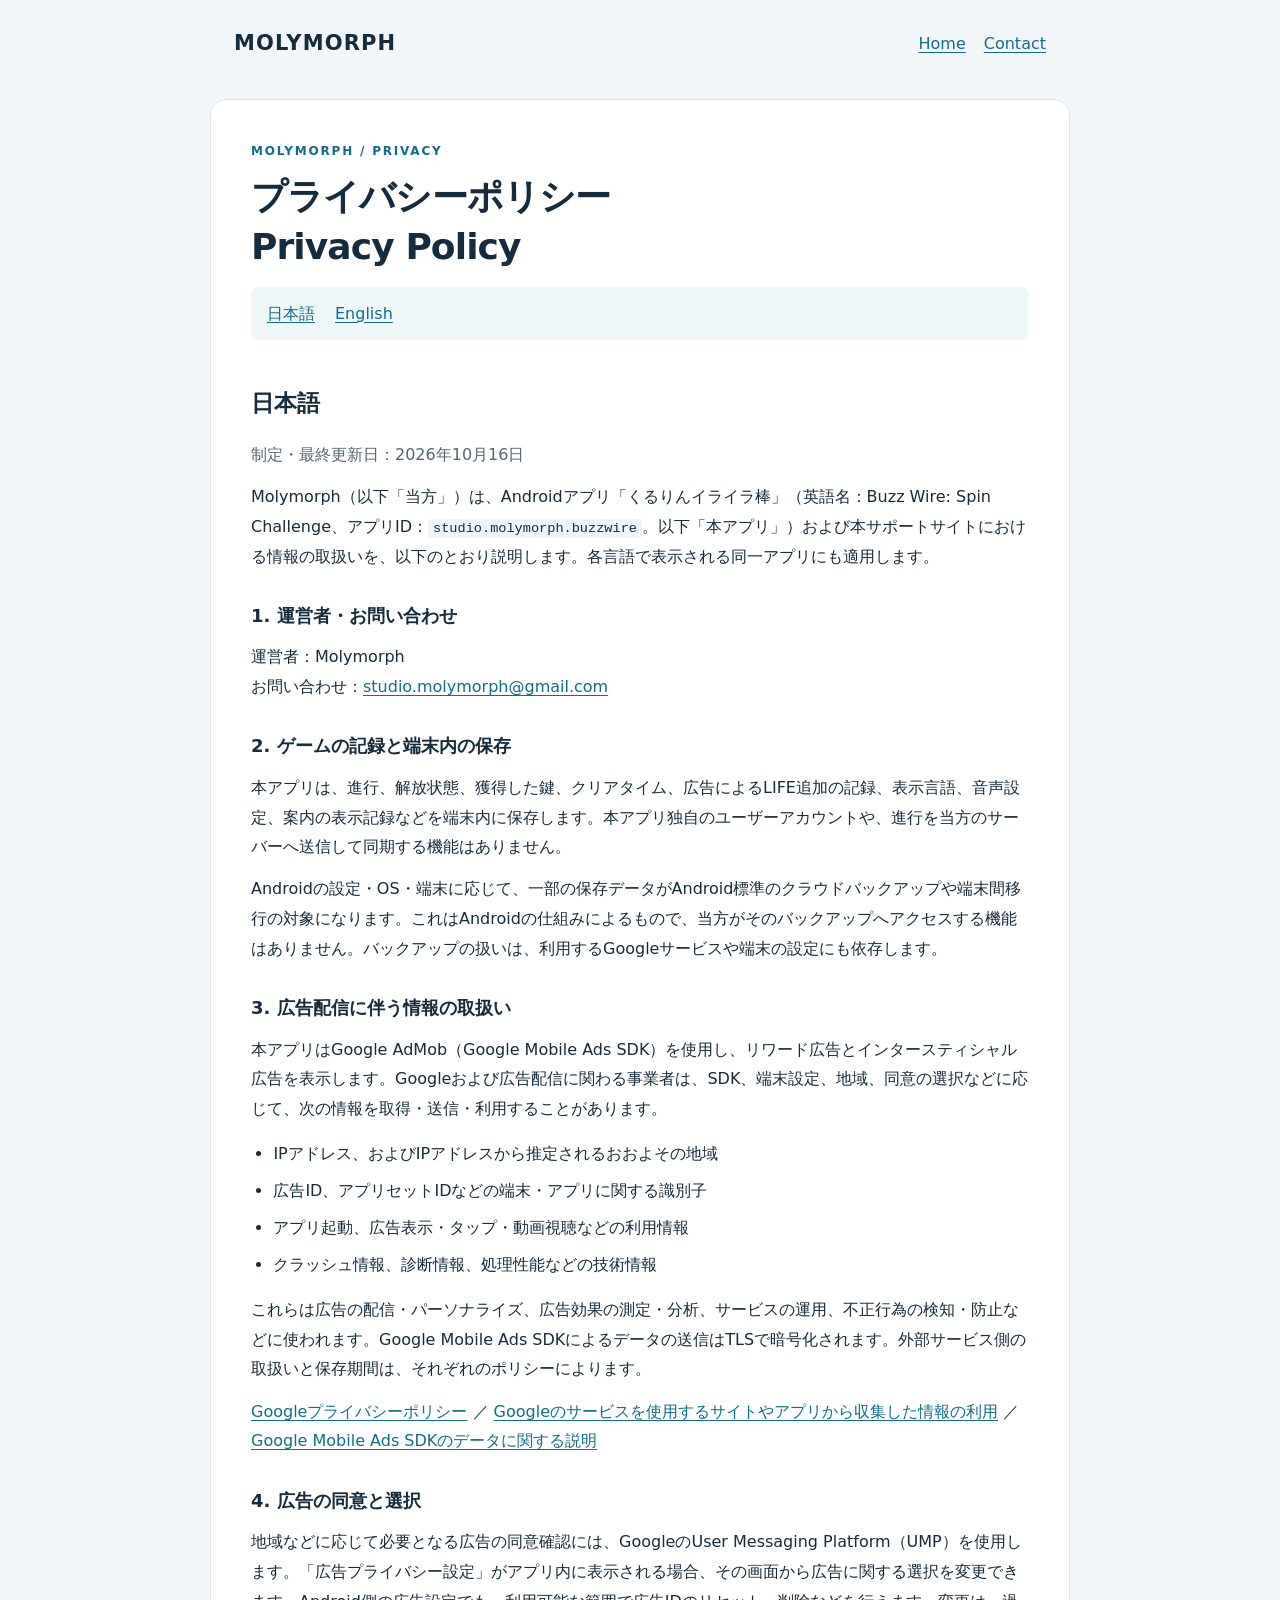
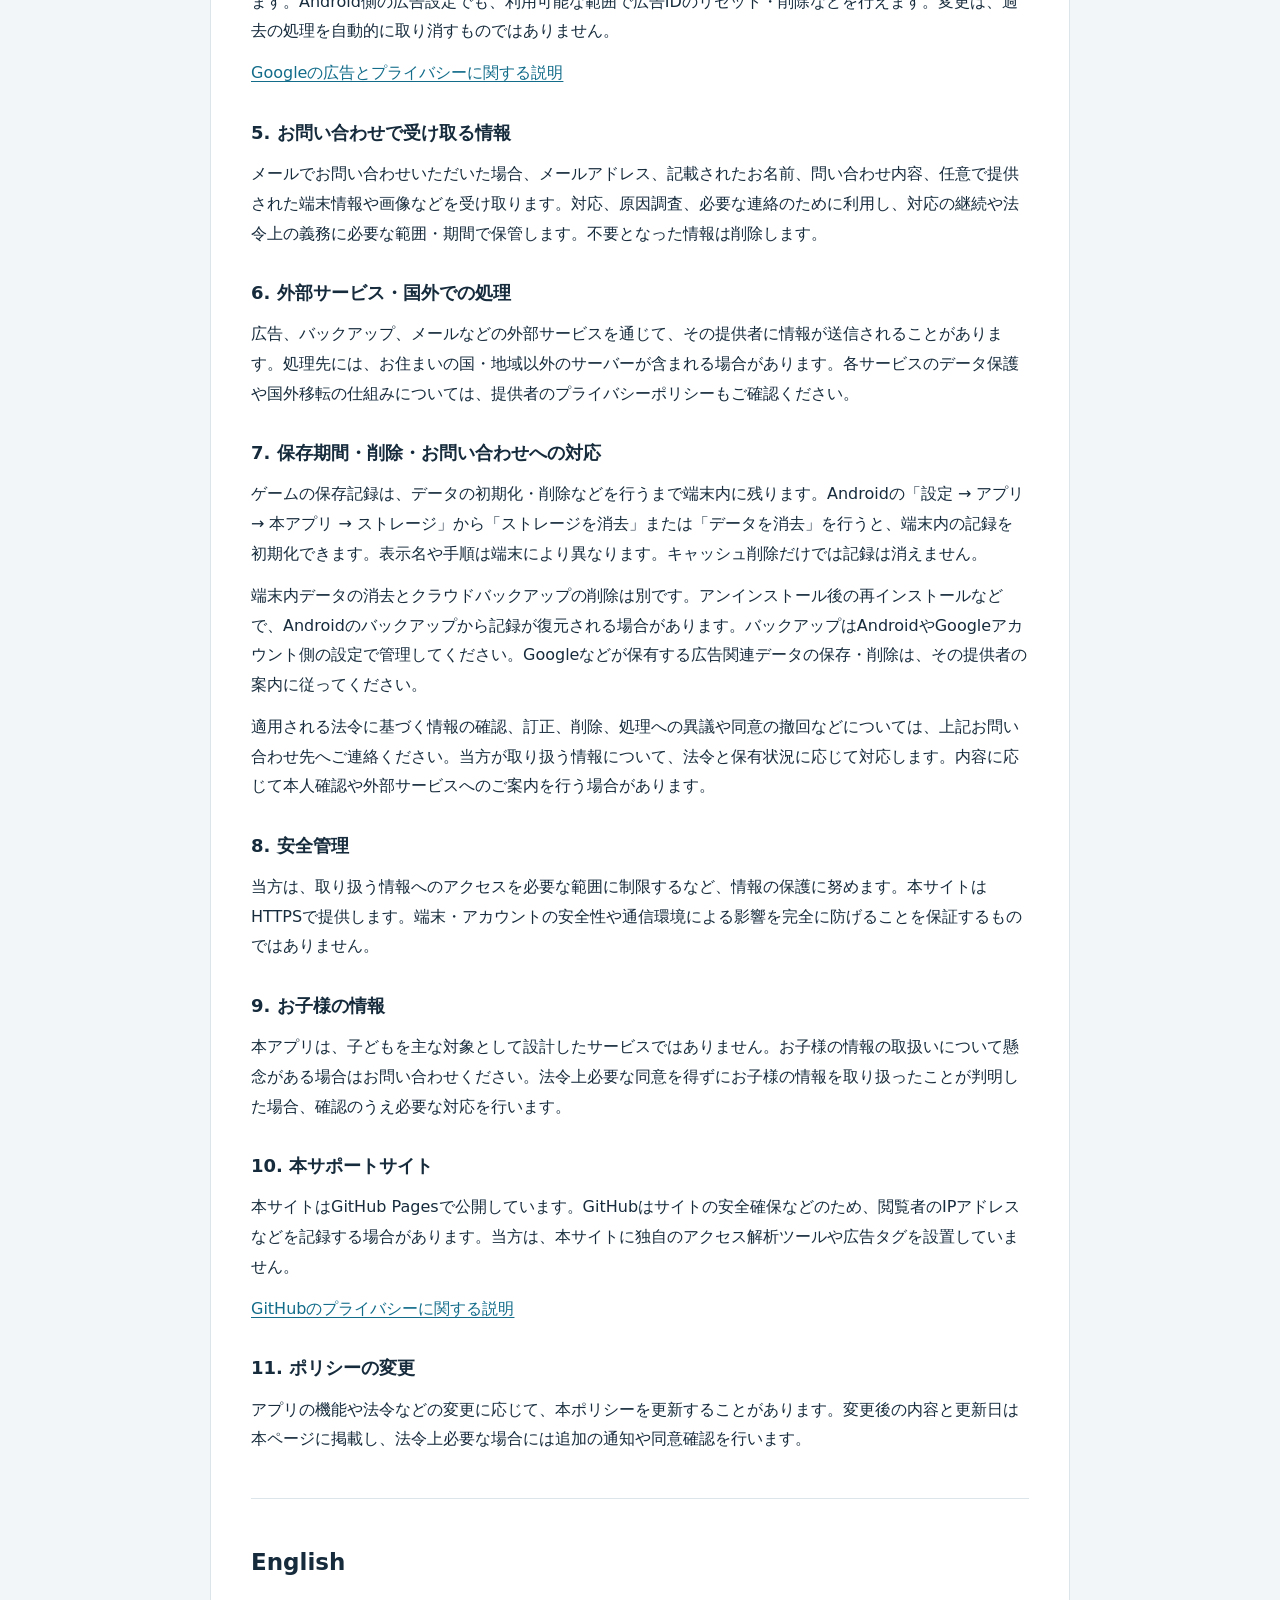
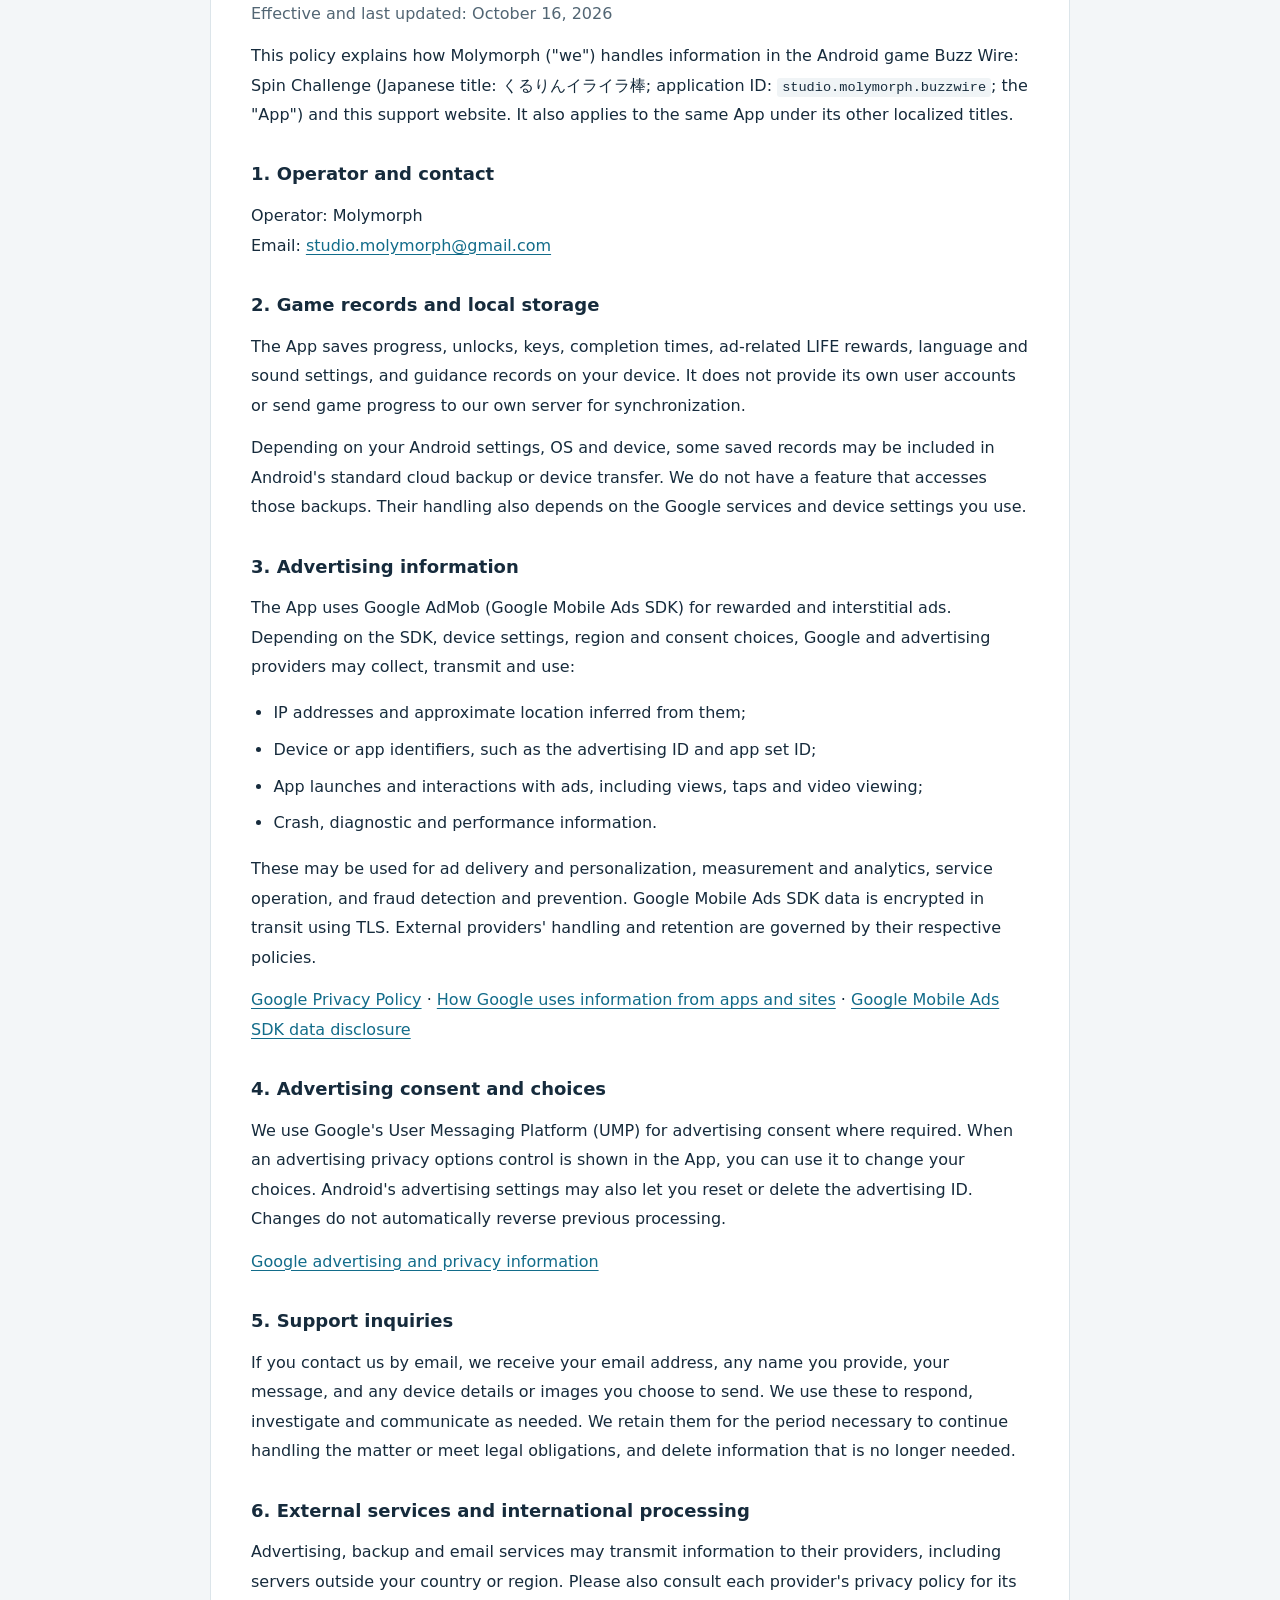
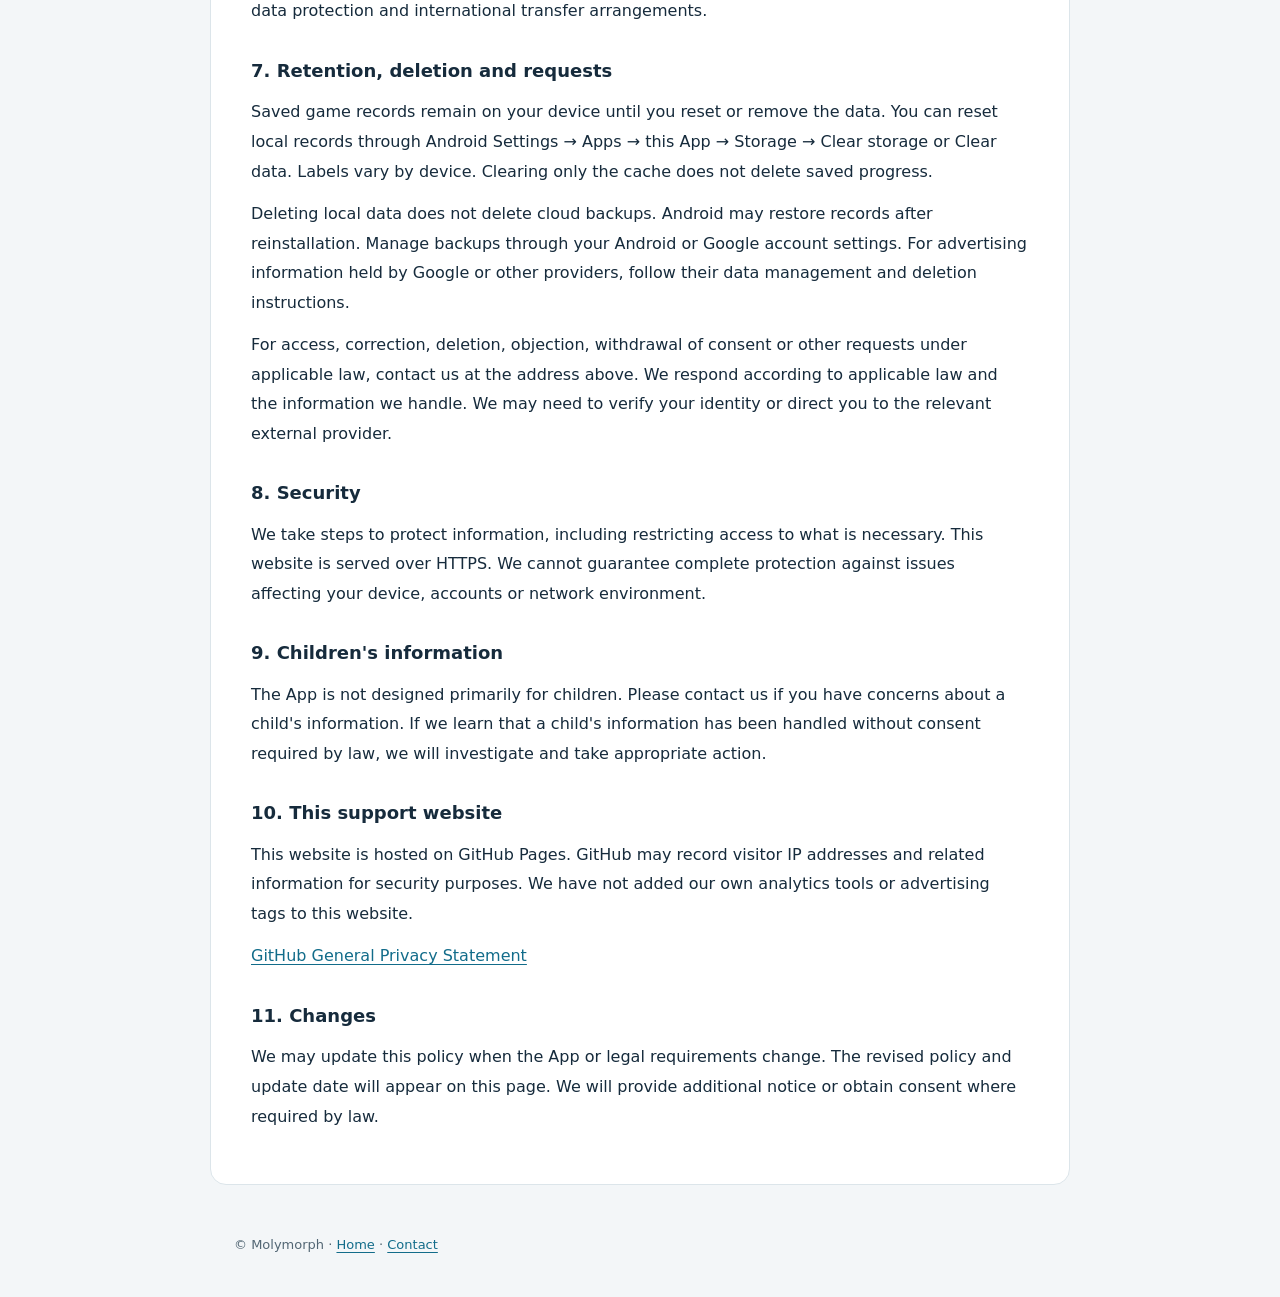
==== privacy/index.html @ dc599f86 "Publish Molymorph support and bilingual privacy policy" ====
<!doctype html>
<html lang="ja">
<head>
  <meta charset="utf-8">
  <meta name="viewport" content="width=device-width,initial-scale=1">
  <meta name="description" content="くるりんイライラ棒 / Buzz Wire: Spin Challenge のプライバシーポリシー。日本語・English。">
  <title>プライバシーポリシー / Privacy Policy — Molymorph</title>
  <link rel="stylesheet" href="/styles.css">
</head>
<body>
<header><a class="brand" href="/">MOLYMORPH</a><nav aria-label="ナビゲーション"><a href="/">Home</a><a href="mailto:studio.molymorph@gmail.com">Contact</a></nav></header>
<main>
  <p class="eyebrow">MOLYMORPH / PRIVACY</p>
  <h1>プライバシーポリシー<br><span lang="en">Privacy Policy</span></h1>
  <nav class="languages" aria-label="ポリシーの言語"><a href="#ja" lang="ja">日本語</a><a href="#en" lang="en">English</a></nav>
  <section id="ja" lang="ja" aria-labelledby="ja-heading">
    <h2 id="ja-heading">日本語</h2>
    <p class="muted">制定・最終更新日：2026年10月16日</p>
    <p>Molymorph（以下「当方」）は、Androidアプリ「くるりんイライラ棒」（英語名：Buzz Wire: Spin Challenge、アプリID：<code>studio.molymorph.buzzwire</code>。以下「本アプリ」）および本サポートサイトにおける情報の取扱いを、以下のとおり説明します。各言語で表示される同一アプリにも適用します。</p>
    <h3>1. 運営者・お問い合わせ</h3>
    <p>運営者：Molymorph<br>お問い合わせ：<a href="mailto:studio.molymorph@gmail.com">studio.molymorph@gmail.com</a></p>
    <h3>2. ゲームの記録と端末内の保存</h3>
    <p>本アプリは、進行、解放状態、獲得した鍵、クリアタイム、広告によるLIFE追加の記録、表示言語、音声設定、案内の表示記録などを端末内に保存します。本アプリ独自のユーザーアカウントや、進行を当方のサーバーへ送信して同期する機能はありません。</p>
    <p>Androidの設定・OS・端末に応じて、一部の保存データがAndroid標準のクラウドバックアップや端末間移行の対象になります。これはAndroidの仕組みによるもので、当方がそのバックアップへアクセスする機能はありません。バックアップの扱いは、利用するGoogleサービスや端末の設定にも依存します。</p>
    <h3>3. 広告配信に伴う情報の取扱い</h3>
    <p>本アプリはGoogle AdMob（Google Mobile Ads SDK）を使用し、リワード広告とインタースティシャル広告を表示します。Googleおよび広告配信に関わる事業者は、SDK、端末設定、地域、同意の選択などに応じて、次の情報を取得・送信・利用することがあります。</p>
    <ul>
      <li>IPアドレス、およびIPアドレスから推定されるおおよその地域</li>
      <li>広告ID、アプリセットIDなどの端末・アプリに関する識別子</li>
      <li>アプリ起動、広告表示・タップ・動画視聴などの利用情報</li>
      <li>クラッシュ情報、診断情報、処理性能などの技術情報</li>
    </ul>
    <p>これらは広告の配信・パーソナライズ、広告効果の測定・分析、サービスの運用、不正行為の検知・防止などに使われます。Google Mobile Ads SDKによるデータの送信はTLSで暗号化されます。外部サービス側の取扱いと保存期間は、それぞれのポリシーによります。</p>
    <p><a href="https://policies.google.com/privacy?hl=ja">Googleプライバシーポリシー</a> ／ <a href="https://policies.google.com/technologies/partner-sites?hl=ja">Googleのサービスを使用するサイトやアプリから収集した情報の利用</a> ／ <a href="https://developers.google.com/admob/unity/privacy/play-data-disclosure?hl=ja">Google Mobile Ads SDKのデータに関する説明</a></p>
    <h3>4. 広告の同意と選択</h3>
    <p>地域などに応じて必要となる広告の同意確認には、GoogleのUser Messaging Platform（UMP）を使用します。「広告プライバシー設定」がアプリ内に表示される場合、その画面から広告に関する選択を変更できます。Android側の広告設定でも、利用可能な範囲で広告IDのリセット・削除などを行えます。変更は、過去の処理を自動的に取り消すものではありません。</p>
    <p><a href="https://policies.google.com/technologies/ads?hl=ja">Googleの広告とプライバシーに関する説明</a></p>
    <h3>5. お問い合わせで受け取る情報</h3>
    <p>メールでお問い合わせいただいた場合、メールアドレス、記載されたお名前、問い合わせ内容、任意で提供された端末情報や画像などを受け取ります。対応、原因調査、必要な連絡のために利用し、対応の継続や法令上の義務に必要な範囲・期間で保管します。不要となった情報は削除します。</p>
    <h3>6. 外部サービス・国外での処理</h3>
    <p>広告、バックアップ、メールなどの外部サービスを通じて、その提供者に情報が送信されることがあります。処理先には、お住まいの国・地域以外のサーバーが含まれる場合があります。各サービスのデータ保護や国外移転の仕組みについては、提供者のプライバシーポリシーもご確認ください。</p>
    <h3>7. 保存期間・削除・お問い合わせへの対応</h3>
    <p>ゲームの保存記録は、データの初期化・削除などを行うまで端末内に残ります。Androidの「設定 → アプリ → 本アプリ → ストレージ」から「ストレージを消去」または「データを消去」を行うと、端末内の記録を初期化できます。表示名や手順は端末により異なります。キャッシュ削除だけでは記録は消えません。</p>
    <p>端末内データの消去とクラウドバックアップの削除は別です。アンインストール後の再インストールなどで、Androidのバックアップから記録が復元される場合があります。バックアップはAndroidやGoogleアカウント側の設定で管理してください。Googleなどが保有する広告関連データの保存・削除は、その提供者の案内に従ってください。</p>
    <p>適用される法令に基づく情報の確認、訂正、削除、処理への異議や同意の撤回などについては、上記お問い合わせ先へご連絡ください。当方が取り扱う情報について、法令と保有状況に応じて対応します。内容に応じて本人確認や外部サービスへのご案内を行う場合があります。</p>
    <h3>8. 安全管理</h3>
    <p>当方は、取り扱う情報へのアクセスを必要な範囲に制限するなど、情報の保護に努めます。本サイトはHTTPSで提供します。端末・アカウントの安全性や通信環境による影響を完全に防げることを保証するものではありません。</p>
    <h3>9. お子様の情報</h3>
    <p>本アプリは、子どもを主な対象として設計したサービスではありません。お子様の情報の取扱いについて懸念がある場合はお問い合わせください。法令上必要な同意を得ずにお子様の情報を取り扱ったことが判明した場合、確認のうえ必要な対応を行います。</p>
    <h3>10. 本サポートサイト</h3>
    <p>本サイトはGitHub Pagesで公開しています。GitHubはサイトの安全確保などのため、閲覧者のIPアドレスなどを記録する場合があります。当方は、本サイトに独自のアクセス解析ツールや広告タグを設置していません。</p>
    <p><a href="https://docs.github.com/en/site-policy/privacy-policies/github-general-privacy-statement">GitHubのプライバシーに関する説明</a></p>
    <h3>11. ポリシーの変更</h3>
    <p>アプリの機能や法令などの変更に応じて、本ポリシーを更新することがあります。変更後の内容と更新日は本ページに掲載し、法令上必要な場合には追加の通知や同意確認を行います。</p>
  </section>
  <hr class="section-divider">
  <section id="en" lang="en" aria-labelledby="en-heading">
    <h2 id="en-heading">English</h2>
    <p class="muted">Effective and last updated: October 16, 2026</p>
    <p>This policy explains how Molymorph ("we") handles information in the Android game Buzz Wire: Spin Challenge (Japanese title: くるりんイライラ棒; application ID: <code>studio.molymorph.buzzwire</code>; the "App") and this support website. It also applies to the same App under its other localized titles.</p>
    <h3>1. Operator and contact</h3>
    <p>Operator: Molymorph<br>Email: <a href="mailto:studio.molymorph@gmail.com">studio.molymorph@gmail.com</a></p>
    <h3>2. Game records and local storage</h3>
    <p>The App saves progress, unlocks, keys, completion times, ad-related LIFE rewards, language and sound settings, and guidance records on your device. It does not provide its own user accounts or send game progress to our own server for synchronization.</p>
    <p>Depending on your Android settings, OS and device, some saved records may be included in Android's standard cloud backup or device transfer. We do not have a feature that accesses those backups. Their handling also depends on the Google services and device settings you use.</p>
    <h3>3. Advertising information</h3>
    <p>The App uses Google AdMob (Google Mobile Ads SDK) for rewarded and interstitial ads. Depending on the SDK, device settings, region and consent choices, Google and advertising providers may collect, transmit and use:</p>
    <ul>
      <li>IP addresses and approximate location inferred from them;</li>
      <li>Device or app identifiers, such as the advertising ID and app set ID;</li>
      <li>App launches and interactions with ads, including views, taps and video viewing;</li>
      <li>Crash, diagnostic and performance information.</li>
    </ul>
    <p>These may be used for ad delivery and personalization, measurement and analytics, service operation, and fraud detection and prevention. Google Mobile Ads SDK data is encrypted in transit using TLS. External providers' handling and retention are governed by their respective policies.</p>
    <p><a href="https://policies.google.com/privacy?hl=en">Google Privacy Policy</a> · <a href="https://policies.google.com/technologies/partner-sites?hl=en">How Google uses information from apps and sites</a> · <a href="https://developers.google.com/admob/unity/privacy/play-data-disclosure?hl=en">Google Mobile Ads SDK data disclosure</a></p>
    <h3>4. Advertising consent and choices</h3>
    <p>We use Google's User Messaging Platform (UMP) for advertising consent where required. When an advertising privacy options control is shown in the App, you can use it to change your choices. Android's advertising settings may also let you reset or delete the advertising ID. Changes do not automatically reverse previous processing.</p>
    <p><a href="https://policies.google.com/technologies/ads?hl=en">Google advertising and privacy information</a></p>
    <h3>5. Support inquiries</h3>
    <p>If you contact us by email, we receive your email address, any name you provide, your message, and any device details or images you choose to send. We use these to respond, investigate and communicate as needed. We retain them for the period necessary to continue handling the matter or meet legal obligations, and delete information that is no longer needed.</p>
    <h3>6. External services and international processing</h3>
    <p>Advertising, backup and email services may transmit information to their providers, including servers outside your country or region. Please also consult each provider's privacy policy for its data protection and international transfer arrangements.</p>
    <h3>7. Retention, deletion and requests</h3>
    <p>Saved game records remain on your device until you reset or remove the data. You can reset local records through Android Settings → Apps → this App → Storage → Clear storage or Clear data. Labels vary by device. Clearing only the cache does not delete saved progress.</p>
    <p>Deleting local data does not delete cloud backups. Android may restore records after reinstallation. Manage backups through your Android or Google account settings. For advertising information held by Google or other providers, follow their data management and deletion instructions.</p>
    <p>For access, correction, deletion, objection, withdrawal of consent or other requests under applicable law, contact us at the address above. We respond according to applicable law and the information we handle. We may need to verify your identity or direct you to the relevant external provider.</p>
    <h3>8. Security</h3>
    <p>We take steps to protect information, including restricting access to what is necessary. This website is served over HTTPS. We cannot guarantee complete protection against issues affecting your device, accounts or network environment.</p>
    <h3>9. Children's information</h3>
    <p>The App is not designed primarily for children. Please contact us if you have concerns about a child's information. If we learn that a child's information has been handled without consent required by law, we will investigate and take appropriate action.</p>
    <h3>10. This support website</h3>
    <p>This website is hosted on GitHub Pages. GitHub may record visitor IP addresses and related information for security purposes. We have not added our own analytics tools or advertising tags to this website.</p>
    <p><a href="https://docs.github.com/en/site-policy/privacy-policies/github-general-privacy-statement">GitHub General Privacy Statement</a></p>
    <h3>11. Changes</h3>
    <p>We may update this policy when the App or legal requirements change. The revised policy and update date will appear on this page. We will provide additional notice or obtain consent where required by law.</p>
  </section>
</main>
<footer>© Molymorph · <a href="/">Home</a> · <a href="mailto:studio.molymorph@gmail.com">Contact</a></footer>
</body>
</html>
---- styles.css ----
:root{color-scheme:light;--ink:#162b3c;--muted:#526674;--line:#dce5ea;--accent:#126c8a;--paper:#fff;--ground:#f3f6f8}
*{box-sizing:border-box}html{scroll-behavior:auto;scroll-padding-top:1rem}body{margin:0;color:var(--ink);background:var(--ground);font-family:system-ui,-apple-system,"Segoe UI","Noto Sans",sans-serif;font-size:16px;line-height:1.85;overflow-wrap:anywhere}a{color:var(--accent);text-underline-offset:.2em}a:hover{text-decoration-thickness:2px}a:focus-visible{outline:3px solid #36a5c9;outline-offset:5px;border-radius:2px}header,main,footer{max-width:860px;margin:auto;padding:24px}header{display:flex;justify-content:space-between;align-items:center;gap:16px}.brand{font-size:21px;font-weight:750;letter-spacing:.055em;text-decoration:none;color:var(--ink)}nav{display:flex;gap:18px;flex-wrap:wrap}main{background:var(--paper);border:1px solid var(--line);border-radius:16px;padding:40px;margin:12px auto 24px}h1{font-size:clamp(25px,5vw,36px);line-height:1.4;letter-spacing:-.025em;margin:0 0 14px}h2{font-size:23px;line-height:1.5;margin-top:2em}h3{font-size:18px;line-height:1.55;margin:1.7em 0 .5em}p{margin:.8em 0}ul{padding-left:1.4em}li{margin:.45em 0}.muted,footer{color:var(--muted)}.eyebrow{font-size:12px;font-weight:700;letter-spacing:.15em;color:var(--accent);margin:0 0 10px}.lead{font-size:18px}.languages{padding:12px 16px;background:#eef6f8;border-radius:8px;display:flex;gap:20px;flex-wrap:wrap}.section-divider{border:0;border-top:1px solid var(--line);margin:44px 0}.card{border-top:1px solid var(--line);padding-top:24px;margin-top:30px}.button{display:inline-block;padding:10px 20px;border:1px solid var(--accent);border-radius:8px;text-decoration:none;font-weight:650;margin:8px 10px 8px 0}footer{font-size:13px;padding-bottom:40px}code{font-size:.85em;background:#f0f4f6;padding:2px 5px;border-radius:3px}address{font-style:normal}
@media(max-width:600px){header,footer{padding:20px}header{align-items:flex-start}.brand{font-size:18px}nav{gap:12px;font-size:14px}main{margin:0 12px 16px;padding:26px 20px;border-radius:12px}h2{font-size:21px}.lead{font-size:16px}.languages{font-size:14px}}
@media(prefers-reduced-motion:reduce){html{scroll-behavior:auto}}
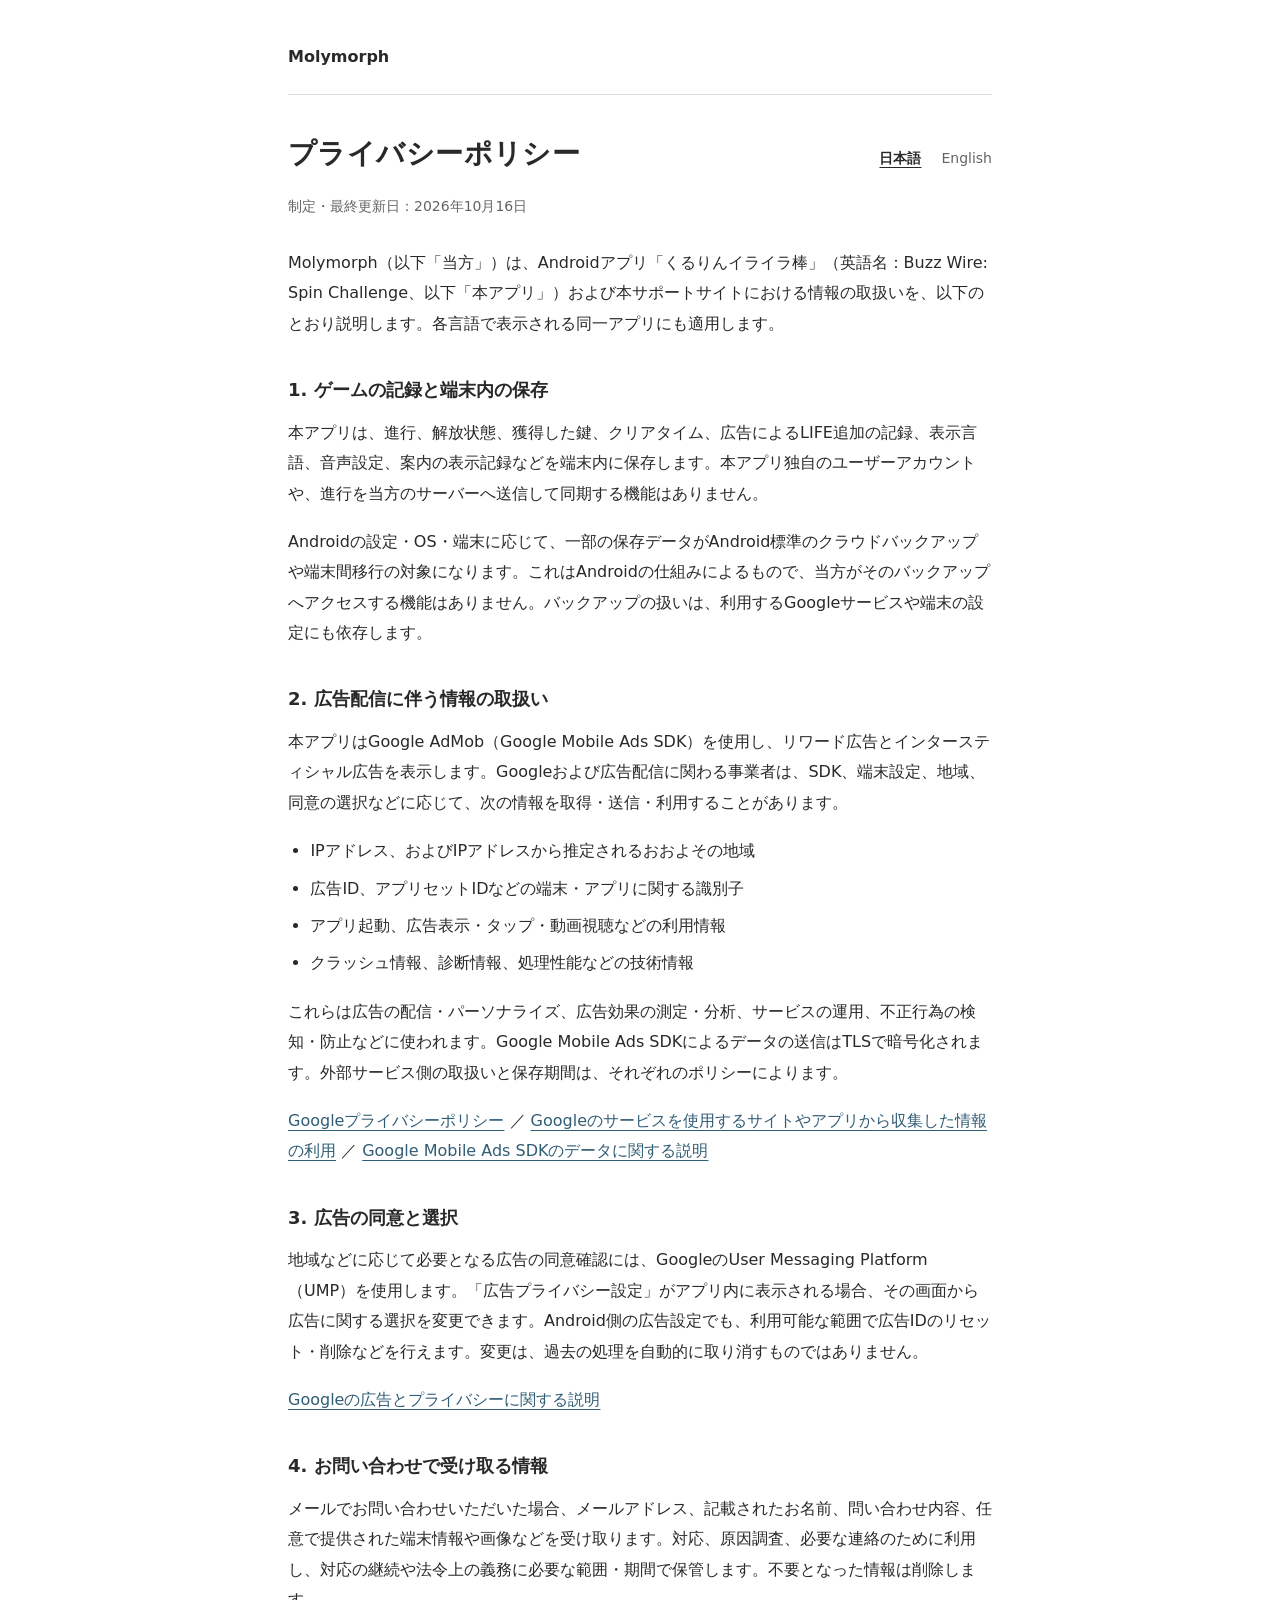
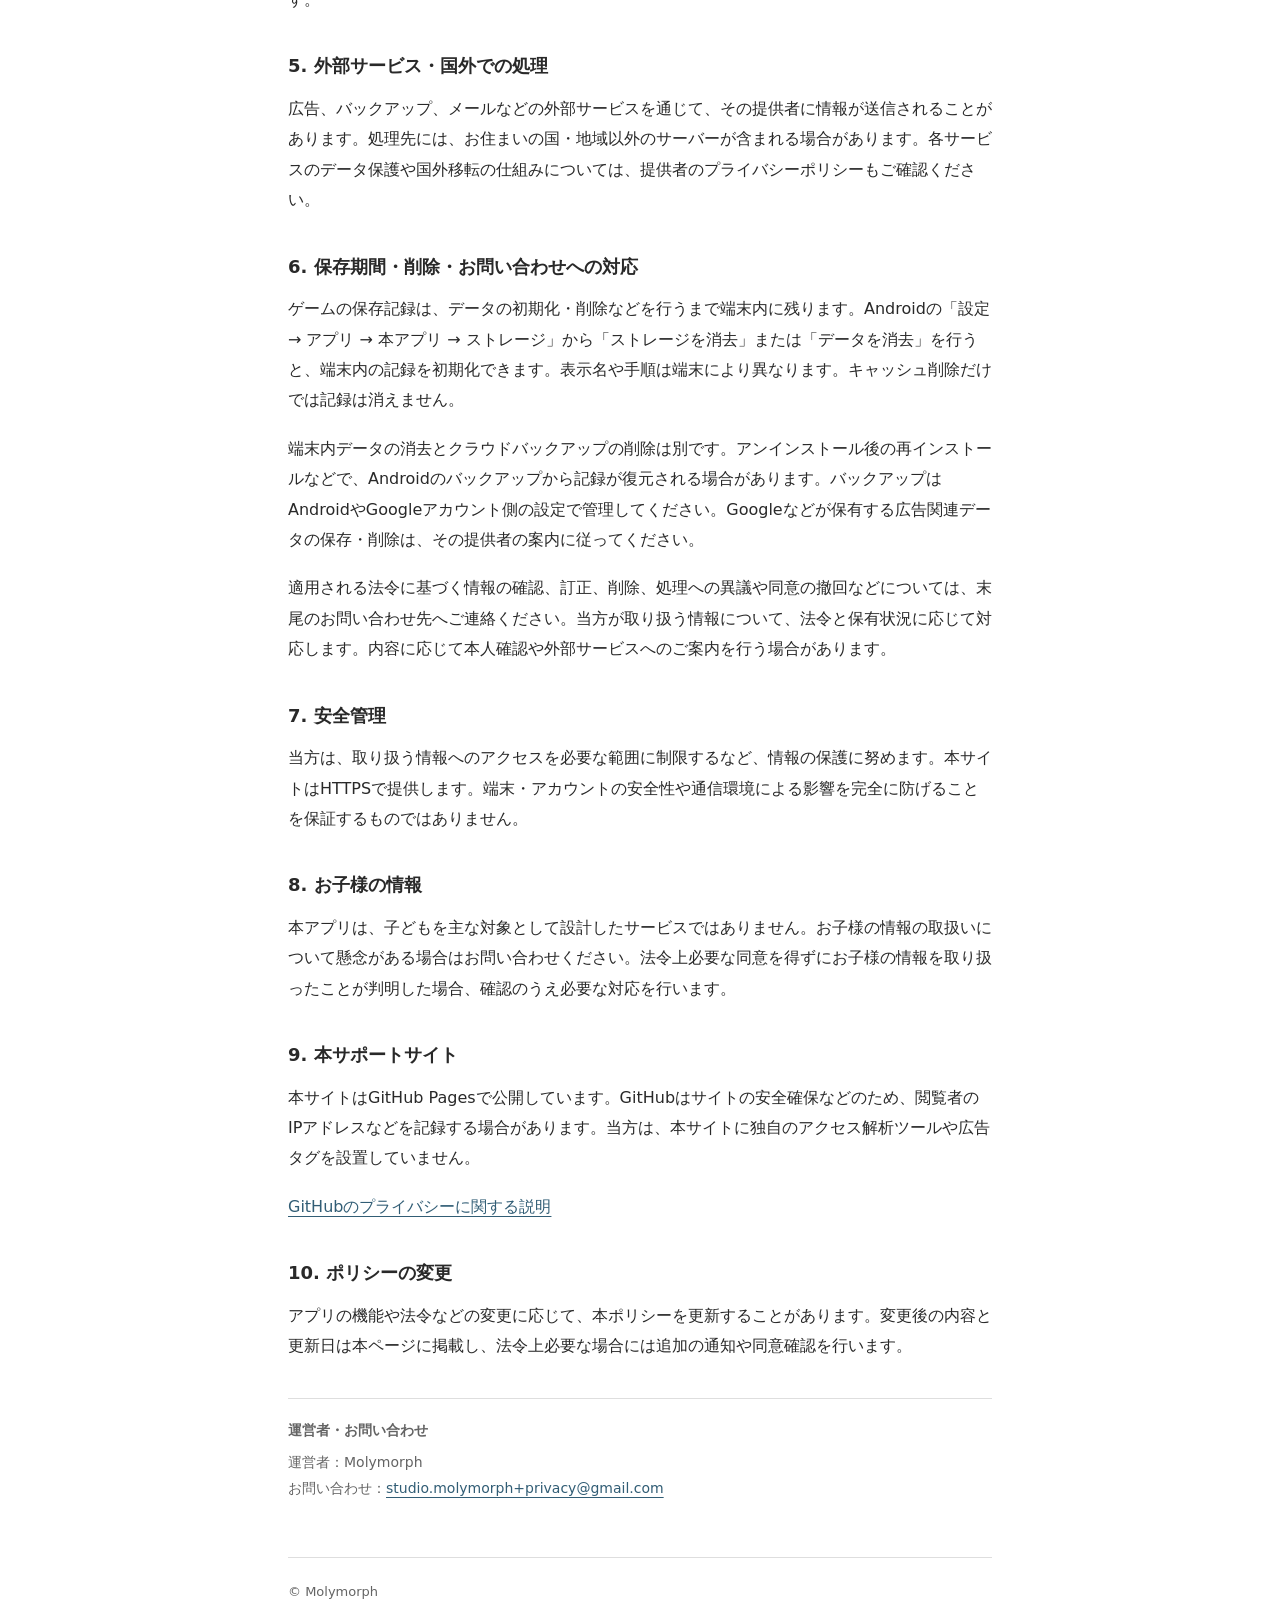
==== commit 4edb123d: "Publish privacy-only site with document layout and contact alias" ====
--- a/privacy/index.html
+++ b/privacy/index.html
@@ -5,24 +5,23 @@
   <meta name="viewport" content="width=device-width,initial-scale=1">
   <meta name="description" content="くるりんイライラ棒 / Buzz Wire: Spin Challenge のプライバシーポリシー。日本語・English。">
   <title>プライバシーポリシー / Privacy Policy — Molymorph</title>
-  <link rel="stylesheet" href="/styles.css">
+  <link rel="stylesheet" href="/privacy/document.css">
 </head>
 <body>
-<header><a class="brand" href="/">MOLYMORPH</a><nav aria-label="ナビゲーション"><a href="/">Home</a><a href="mailto:studio.molymorph@gmail.com">Contact</a></nav></header>
+<header class="site-header"><span class="brand">Molymorph</span></header>
 <main>
-  <p class="eyebrow">MOLYMORPH / PRIVACY</p>
-  <h1>プライバシーポリシー<br><span lang="en">Privacy Policy</span></h1>
-  <nav class="languages" aria-label="ポリシーの言語"><a href="#ja" lang="ja">日本語</a><a href="#en" lang="en">English</a></nav>
-  <section id="ja" lang="ja" aria-labelledby="ja-heading">
-    <h2 id="ja-heading">日本語</h2>
-    <p class="muted">制定・最終更新日：2026年10月16日</p>
-    <p>Molymorph（以下「当方」）は、Androidアプリ「くるりんイライラ棒」（英語名：Buzz Wire: Spin Challenge、アプリID：<code>studio.molymorph.buzzwire</code>。以下「本アプリ」）および本サポートサイトにおける情報の取扱いを、以下のとおり説明します。各言語で表示される同一アプリにも適用します。</p>
-    <h3>1. 運営者・お問い合わせ</h3>
-    <p>運営者：Molymorph<br>お問い合わせ：<a href="mailto:studio.molymorph@gmail.com">studio.molymorph@gmail.com</a></p>
-    <h3>2. ゲームの記録と端末内の保存</h3>
+  <div class="document-heading">
+    <h1 id="policy-title">プライバシーポリシー</h1>
+    <nav class="languages" aria-label="表示言語"><a href="#ja" lang="ja" data-language="ja">日本語</a><a href="#en" lang="en" data-language="en">English</a></nav>
+  </div>
+  <noscript><p>JavaScriptが無効な場合は、日英両方の本文を表示します。<a href="#en" lang="en">Read in English</a></p></noscript>
+  <section id="ja" lang="ja" data-policy-language="ja" aria-labelledby="policy-title">
+    <p class="document-date">制定・最終更新日：2026年10月16日</p>
+    <p>Molymorph（以下「当方」）は、Androidアプリ「くるりんイライラ棒」（英語名：Buzz Wire: Spin Challenge、以下「本アプリ」）および本サポートサイトにおける情報の取扱いを、以下のとおり説明します。各言語で表示される同一アプリにも適用します。</p>
+    <h2>1. ゲームの記録と端末内の保存</h2>
     <p>本アプリは、進行、解放状態、獲得した鍵、クリアタイム、広告によるLIFE追加の記録、表示言語、音声設定、案内の表示記録などを端末内に保存します。本アプリ独自のユーザーアカウントや、進行を当方のサーバーへ送信して同期する機能はありません。</p>
     <p>Androidの設定・OS・端末に応じて、一部の保存データがAndroid標準のクラウドバックアップや端末間移行の対象になります。これはAndroidの仕組みによるもので、当方がそのバックアップへアクセスする機能はありません。バックアップの扱いは、利用するGoogleサービスや端末の設定にも依存します。</p>
-    <h3>3. 広告配信に伴う情報の取扱い</h3>
+    <h2>2. 広告配信に伴う情報の取扱い</h2>
     <p>本アプリはGoogle AdMob（Google Mobile Ads SDK）を使用し、リワード広告とインタースティシャル広告を表示します。Googleおよび広告配信に関わる事業者は、SDK、端末設定、地域、同意の選択などに応じて、次の情報を取得・送信・利用することがあります。</p>
     <ul>
       <li>IPアドレス、およびIPアドレスから推定されるおおよその地域</li>
@@ -32,38 +31,39 @@
     </ul>
     <p>これらは広告の配信・パーソナライズ、広告効果の測定・分析、サービスの運用、不正行為の検知・防止などに使われます。Google Mobile Ads SDKによるデータの送信はTLSで暗号化されます。外部サービス側の取扱いと保存期間は、それぞれのポリシーによります。</p>
     <p><a href="https://policies.google.com/privacy?hl=ja">Googleプライバシーポリシー</a> ／ <a href="https://policies.google.com/technologies/partner-sites?hl=ja">Googleのサービスを使用するサイトやアプリから収集した情報の利用</a> ／ <a href="https://developers.google.com/admob/unity/privacy/play-data-disclosure?hl=ja">Google Mobile Ads SDKのデータに関する説明</a></p>
-    <h3>4. 広告の同意と選択</h3>
+    <h2>3. 広告の同意と選択</h2>
     <p>地域などに応じて必要となる広告の同意確認には、GoogleのUser Messaging Platform（UMP）を使用します。「広告プライバシー設定」がアプリ内に表示される場合、その画面から広告に関する選択を変更できます。Android側の広告設定でも、利用可能な範囲で広告IDのリセット・削除などを行えます。変更は、過去の処理を自動的に取り消すものではありません。</p>
     <p><a href="https://policies.google.com/technologies/ads?hl=ja">Googleの広告とプライバシーに関する説明</a></p>
-    <h3>5. お問い合わせで受け取る情報</h3>
+    <h2>4. お問い合わせで受け取る情報</h2>
     <p>メールでお問い合わせいただいた場合、メールアドレス、記載されたお名前、問い合わせ内容、任意で提供された端末情報や画像などを受け取ります。対応、原因調査、必要な連絡のために利用し、対応の継続や法令上の義務に必要な範囲・期間で保管します。不要となった情報は削除します。</p>
-    <h3>6. 外部サービス・国外での処理</h3>
+    <h2>5. 外部サービス・国外での処理</h2>
     <p>広告、バックアップ、メールなどの外部サービスを通じて、その提供者に情報が送信されることがあります。処理先には、お住まいの国・地域以外のサーバーが含まれる場合があります。各サービスのデータ保護や国外移転の仕組みについては、提供者のプライバシーポリシーもご確認ください。</p>
-    <h3>7. 保存期間・削除・お問い合わせへの対応</h3>
+    <h2>6. 保存期間・削除・お問い合わせへの対応</h2>
     <p>ゲームの保存記録は、データの初期化・削除などを行うまで端末内に残ります。Androidの「設定 → アプリ → 本アプリ → ストレージ」から「ストレージを消去」または「データを消去」を行うと、端末内の記録を初期化できます。表示名や手順は端末により異なります。キャッシュ削除だけでは記録は消えません。</p>
     <p>端末内データの消去とクラウドバックアップの削除は別です。アンインストール後の再インストールなどで、Androidのバックアップから記録が復元される場合があります。バックアップはAndroidやGoogleアカウント側の設定で管理してください。Googleなどが保有する広告関連データの保存・削除は、その提供者の案内に従ってください。</p>
-    <p>適用される法令に基づく情報の確認、訂正、削除、処理への異議や同意の撤回などについては、上記お問い合わせ先へご連絡ください。当方が取り扱う情報について、法令と保有状況に応じて対応します。内容に応じて本人確認や外部サービスへのご案内を行う場合があります。</p>
-    <h3>8. 安全管理</h3>
+    <p>適用される法令に基づく情報の確認、訂正、削除、処理への異議や同意の撤回などについては、末尾のお問い合わせ先へご連絡ください。当方が取り扱う情報について、法令と保有状況に応じて対応します。内容に応じて本人確認や外部サービスへのご案内を行う場合があります。</p>
+    <h2>7. 安全管理</h2>
     <p>当方は、取り扱う情報へのアクセスを必要な範囲に制限するなど、情報の保護に努めます。本サイトはHTTPSで提供します。端末・アカウントの安全性や通信環境による影響を完全に防げることを保証するものではありません。</p>
-    <h3>9. お子様の情報</h3>
+    <h2>8. お子様の情報</h2>
     <p>本アプリは、子どもを主な対象として設計したサービスではありません。お子様の情報の取扱いについて懸念がある場合はお問い合わせください。法令上必要な同意を得ずにお子様の情報を取り扱ったことが判明した場合、確認のうえ必要な対応を行います。</p>
-    <h3>10. 本サポートサイト</h3>
+    <h2>9. 本サポートサイト</h2>
     <p>本サイトはGitHub Pagesで公開しています。GitHubはサイトの安全確保などのため、閲覧者のIPアドレスなどを記録する場合があります。当方は、本サイトに独自のアクセス解析ツールや広告タグを設置していません。</p>
     <p><a href="https://docs.github.com/en/site-policy/privacy-policies/github-general-privacy-statement">GitHubのプライバシーに関する説明</a></p>
-    <h3>11. ポリシーの変更</h3>
+    <h2>10. ポリシーの変更</h2>
     <p>アプリの機能や法令などの変更に応じて、本ポリシーを更新することがあります。変更後の内容と更新日は本ページに掲載し、法令上必要な場合には追加の通知や同意確認を行います。</p>
+    <div class="policy-contact" id="ja-contact">
+      <h2>運営者・お問い合わせ</h2>
+      <address>運営者：Molymorph<br>お問い合わせ：<a href="mailto:studio.molymorph+privacy@gmail.com">studio.molymorph+privacy@gmail.com</a></address>
+    </div>
   </section>
   <hr class="section-divider">
-  <section id="en" lang="en" aria-labelledby="en-heading">
-    <h2 id="en-heading">English</h2>
-    <p class="muted">Effective and last updated: October 16, 2026</p>
-    <p>This policy explains how Molymorph ("we") handles information in the Android game Buzz Wire: Spin Challenge (Japanese title: くるりんイライラ棒; application ID: <code>studio.molymorph.buzzwire</code>; the "App") and this support website. It also applies to the same App under its other localized titles.</p>
-    <h3>1. Operator and contact</h3>
-    <p>Operator: Molymorph<br>Email: <a href="mailto:studio.molymorph@gmail.com">studio.molymorph@gmail.com</a></p>
-    <h3>2. Game records and local storage</h3>
+  <section id="en" lang="en" data-policy-language="en" aria-labelledby="policy-title">
+    <p class="document-date">Effective and last updated: October 16, 2026</p>
+    <p>This policy explains how Molymorph ("we") handles information in the Android game Buzz Wire: Spin Challenge (Japanese title: くるりんイライラ棒, the "App") and this support website. It also applies to the same App under its other localized titles.</p>
+    <h2>1. Game records and local storage</h2>
     <p>The App saves progress, unlocks, keys, completion times, ad-related LIFE rewards, language and sound settings, and guidance records on your device. It does not provide its own user accounts or send game progress to our own server for synchronization.</p>
     <p>Depending on your Android settings, OS and device, some saved records may be included in Android's standard cloud backup or device transfer. We do not have a feature that accesses those backups. Their handling also depends on the Google services and device settings you use.</p>
-    <h3>3. Advertising information</h3>
+    <h2>2. Advertising information</h2>
     <p>The App uses Google AdMob (Google Mobile Ads SDK) for rewarded and interstitial ads. Depending on the SDK, device settings, region and consent choices, Google and advertising providers may collect, transmit and use:</p>
     <ul>
       <li>IP addresses and approximate location inferred from them;</li>
@@ -73,28 +73,33 @@
     </ul>
     <p>These may be used for ad delivery and personalization, measurement and analytics, service operation, and fraud detection and prevention. Google Mobile Ads SDK data is encrypted in transit using TLS. External providers' handling and retention are governed by their respective policies.</p>
     <p><a href="https://policies.google.com/privacy?hl=en">Google Privacy Policy</a> · <a href="https://policies.google.com/technologies/partner-sites?hl=en">How Google uses information from apps and sites</a> · <a href="https://developers.google.com/admob/unity/privacy/play-data-disclosure?hl=en">Google Mobile Ads SDK data disclosure</a></p>
-    <h3>4. Advertising consent and choices</h3>
+    <h2>3. Advertising consent and choices</h2>
     <p>We use Google's User Messaging Platform (UMP) for advertising consent where required. When an advertising privacy options control is shown in the App, you can use it to change your choices. Android's advertising settings may also let you reset or delete the advertising ID. Changes do not automatically reverse previous processing.</p>
     <p><a href="https://policies.google.com/technologies/ads?hl=en">Google advertising and privacy information</a></p>
-    <h3>5. Support inquiries</h3>
+    <h2>4. Support inquiries</h2>
     <p>If you contact us by email, we receive your email address, any name you provide, your message, and any device details or images you choose to send. We use these to respond, investigate and communicate as needed. We retain them for the period necessary to continue handling the matter or meet legal obligations, and delete information that is no longer needed.</p>
-    <h3>6. External services and international processing</h3>
+    <h2>5. External services and international processing</h2>
     <p>Advertising, backup and email services may transmit information to their providers, including servers outside your country or region. Please also consult each provider's privacy policy for its data protection and international transfer arrangements.</p>
-    <h3>7. Retention, deletion and requests</h3>
+    <h2>6. Retention, deletion and requests</h2>
     <p>Saved game records remain on your device until you reset or remove the data. You can reset local records through Android Settings → Apps → this App → Storage → Clear storage or Clear data. Labels vary by device. Clearing only the cache does not delete saved progress.</p>
     <p>Deleting local data does not delete cloud backups. Android may restore records after reinstallation. Manage backups through your Android or Google account settings. For advertising information held by Google or other providers, follow their data management and deletion instructions.</p>
-    <p>For access, correction, deletion, objection, withdrawal of consent or other requests under applicable law, contact us at the address above. We respond according to applicable law and the information we handle. We may need to verify your identity or direct you to the relevant external provider.</p>
-    <h3>8. Security</h3>
+    <p>For access, correction, deletion, objection, withdrawal of consent or other requests under applicable law, use the contact details at the end of this policy. We respond according to applicable law and the information we handle. We may need to verify your identity or direct you to the relevant external provider.</p>
+    <h2>7. Security</h2>
     <p>We take steps to protect information, including restricting access to what is necessary. This website is served over HTTPS. We cannot guarantee complete protection against issues affecting your device, accounts or network environment.</p>
-    <h3>9. Children's information</h3>
+    <h2>8. Children's information</h2>
     <p>The App is not designed primarily for children. Please contact us if you have concerns about a child's information. If we learn that a child's information has been handled without consent required by law, we will investigate and take appropriate action.</p>
-    <h3>10. This support website</h3>
+    <h2>9. This support website</h2>
     <p>This website is hosted on GitHub Pages. GitHub may record visitor IP addresses and related information for security purposes. We have not added our own analytics tools or advertising tags to this website.</p>
     <p><a href="https://docs.github.com/en/site-policy/privacy-policies/github-general-privacy-statement">GitHub General Privacy Statement</a></p>
-    <h3>11. Changes</h3>
+    <h2>10. Changes</h2>
     <p>We may update this policy when the App or legal requirements change. The revised policy and update date will appear on this page. We will provide additional notice or obtain consent where required by law.</p>
+    <div class="policy-contact" id="en-contact">
+      <h2>Operator and contact</h2>
+      <address>Operator: Molymorph<br>Email: <a href="mailto:studio.molymorph+privacy@gmail.com">studio.molymorph+privacy@gmail.com</a></address>
+    </div>
   </section>
 </main>
-<footer>© Molymorph · <a href="/">Home</a> · <a href="mailto:studio.molymorph@gmail.com">Contact</a></footer>
+<footer class="site-footer"><span>© Molymorph</span></footer>
+<script src="/privacy/document.js"></script>
 </body>
 </html>
--- a/privacy/document.css
+++ b/privacy/document.css
@@ -0,0 +1,95 @@
+:root {
+  color-scheme: light;
+  --text: #292929;
+  --muted: #646464;
+  --rule: #dedede;
+  --link: #315d75;
+  --page-width: 44rem;
+}
+
+* { box-sizing: border-box; }
+html { scroll-padding-top: 24px; }
+body {
+  margin: 0;
+  background: #fff;
+  color: var(--text);
+  font-family: system-ui, -apple-system, "Segoe UI", "Hiragino Sans", "Yu Gothic UI", Meiryo, sans-serif;
+  font-size: 16px;
+  line-height: 1.9;
+  overflow-wrap: anywhere;
+}
+a { color: var(--link); text-underline-offset: 4px; }
+a:hover { text-decoration-thickness: 2px; }
+a:focus-visible { outline: 2px solid var(--link); outline-offset: 5px; }
+
+.site-header, main, .site-footer {
+  width: min(var(--page-width), calc(100% - 48px));
+  margin-inline: auto;
+}
+.site-header {
+  display: flex;
+  justify-content: space-between;
+  align-items: baseline;
+  gap: 24px;
+  padding: 42px 0 22px;
+  border-bottom: 1px solid var(--rule);
+  font-size: 14px;
+}
+.brand { color: var(--text); font-size: 16px; font-weight: 600; text-decoration: none; }
+main { padding-top: 38px; }
+.document-heading {
+  display: flex;
+  flex-wrap: wrap;
+  align-items: baseline;
+  justify-content: space-between;
+  gap: 12px 24px;
+  margin-bottom: 18px;
+}
+h1 { margin: 0; font-size: 28px; line-height: 1.5; font-weight: 650; letter-spacing: .015em; }
+.languages { display: flex; gap: 20px; font-size: 14px; }
+.languages a { color: var(--muted); text-decoration: none; }
+.languages a[aria-current="true"] { color: var(--text); text-decoration: underline; font-weight: 600; }
+.languages a:hover { text-decoration: underline; }
+section[hidden] { display: none; }
+section { scroll-margin-top: 220px; }
+section:lang(en) { line-height: 1.8; }
+p { margin: 0 0 18px; }
+.document-date { color: var(--muted); font-size: 14px; margin: 0 0 28px; }
+h2 { margin: 36px 0 12px; font-size: 18px; line-height: 1.7; font-weight: 650; }
+ul { margin: 0 0 18px; padding-left: 1.4em; }
+li { margin: 7px 0; }
+code { font-family: inherit; font-size: inherit; }
+.policy-contact {
+  margin-top: 36px;
+  padding-top: 20px;
+  border-top: 1px solid var(--rule);
+  color: var(--muted);
+  font-size: 14px;
+  line-height: 1.8;
+}
+.policy-contact h2 { margin: 0 0 8px; font-size: 14px; font-weight: 600; }
+.policy-contact address { font-style: normal; }
+.section-divider { border: 0; border-top: 1px solid var(--rule); margin: 56px 0; }
+.site-footer {
+  display: flex;
+  flex-wrap: wrap;
+  gap: 12px 24px;
+  margin-top: 56px;
+  padding: 22px 0 42px;
+  border-top: 1px solid var(--rule);
+  font-size: 13px;
+  color: var(--muted);
+}
+.site-footer a { color: var(--muted); }
+noscript p { font-size: 14px; }
+
+@media (max-width: 600px) {
+  .site-header { padding-top: 24px; padding-bottom: 18px; gap: 16px; }
+  main { padding-top: 28px; }
+  .document-heading { gap: 14px; margin-bottom: 20px; }
+  h1 { flex-basis: 100%; font-size: 24px; }
+  .languages { font-size: 14px; }
+  .document-date { margin-bottom: 24px; font-size: 13px; }
+  h2 { font-size: 17px; margin-top: 32px; }
+  .site-footer { margin-top: 42px; padding-bottom: 28px; }
+}
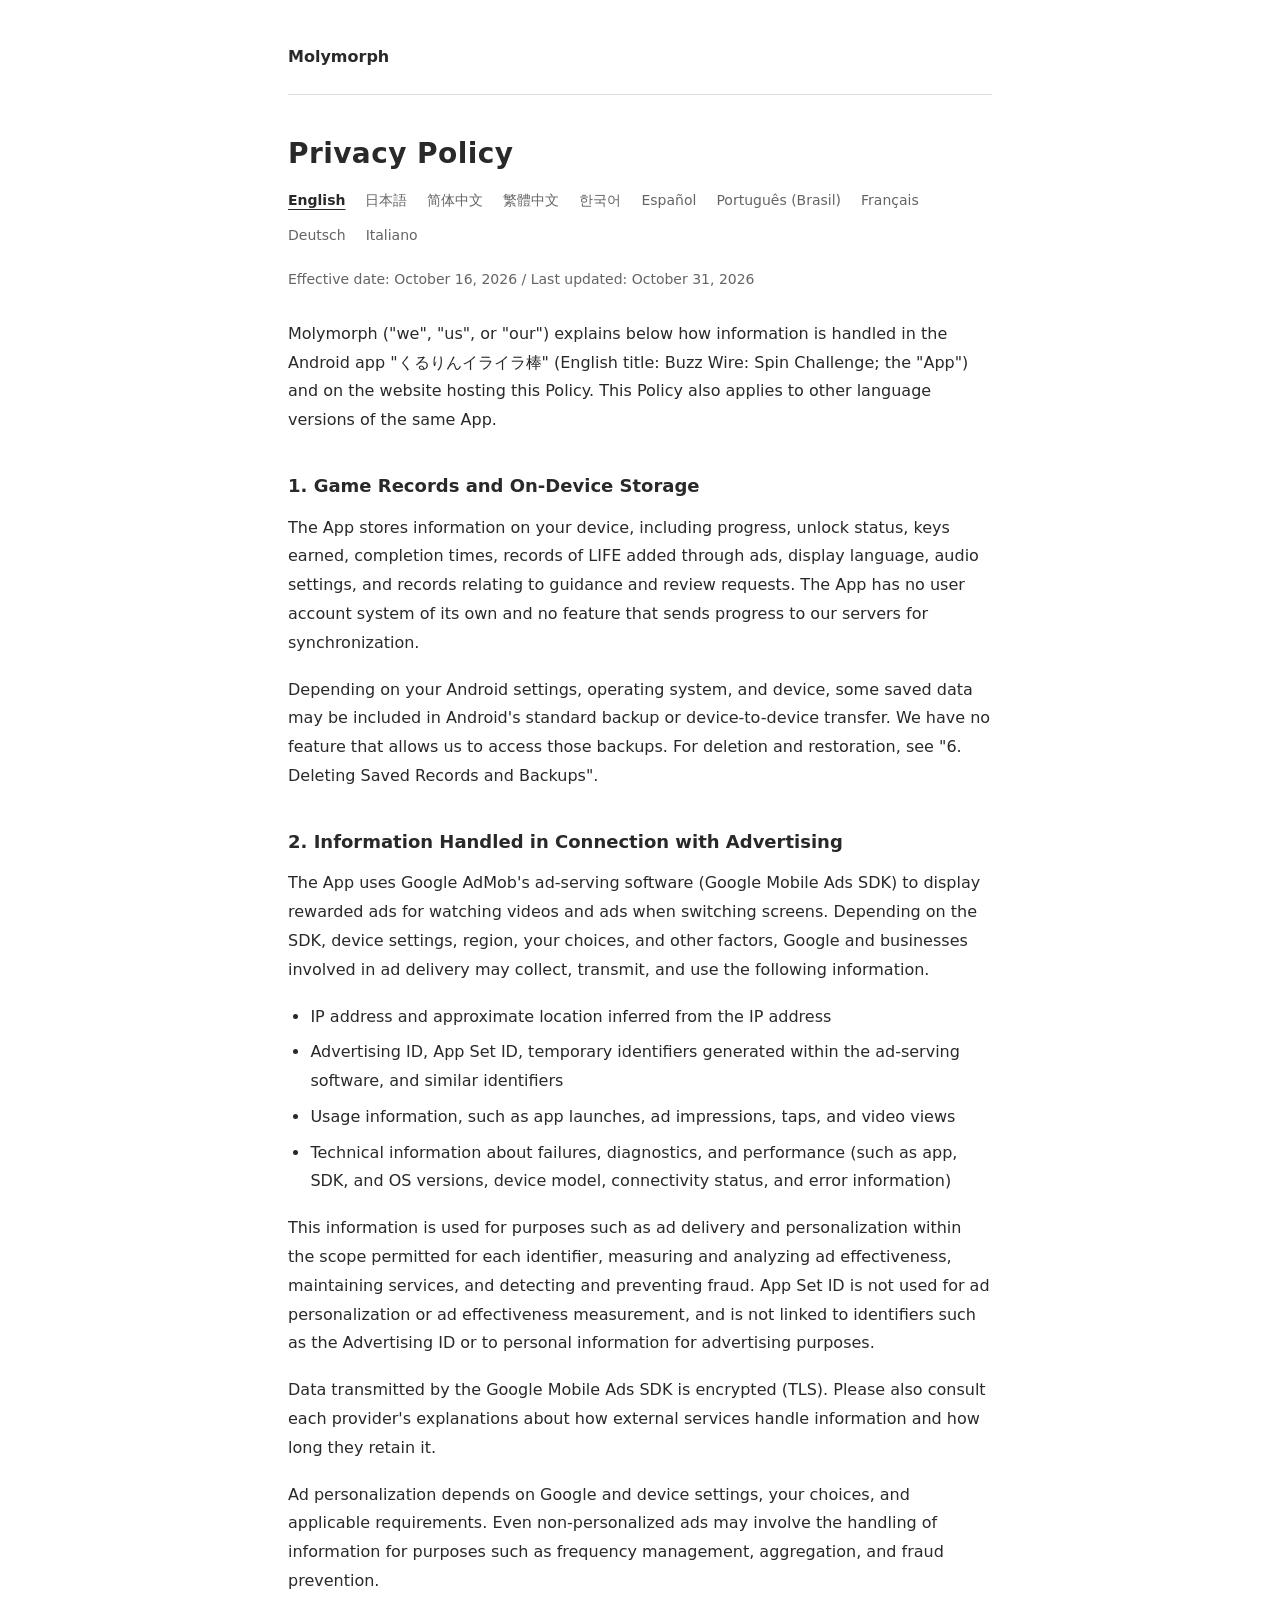
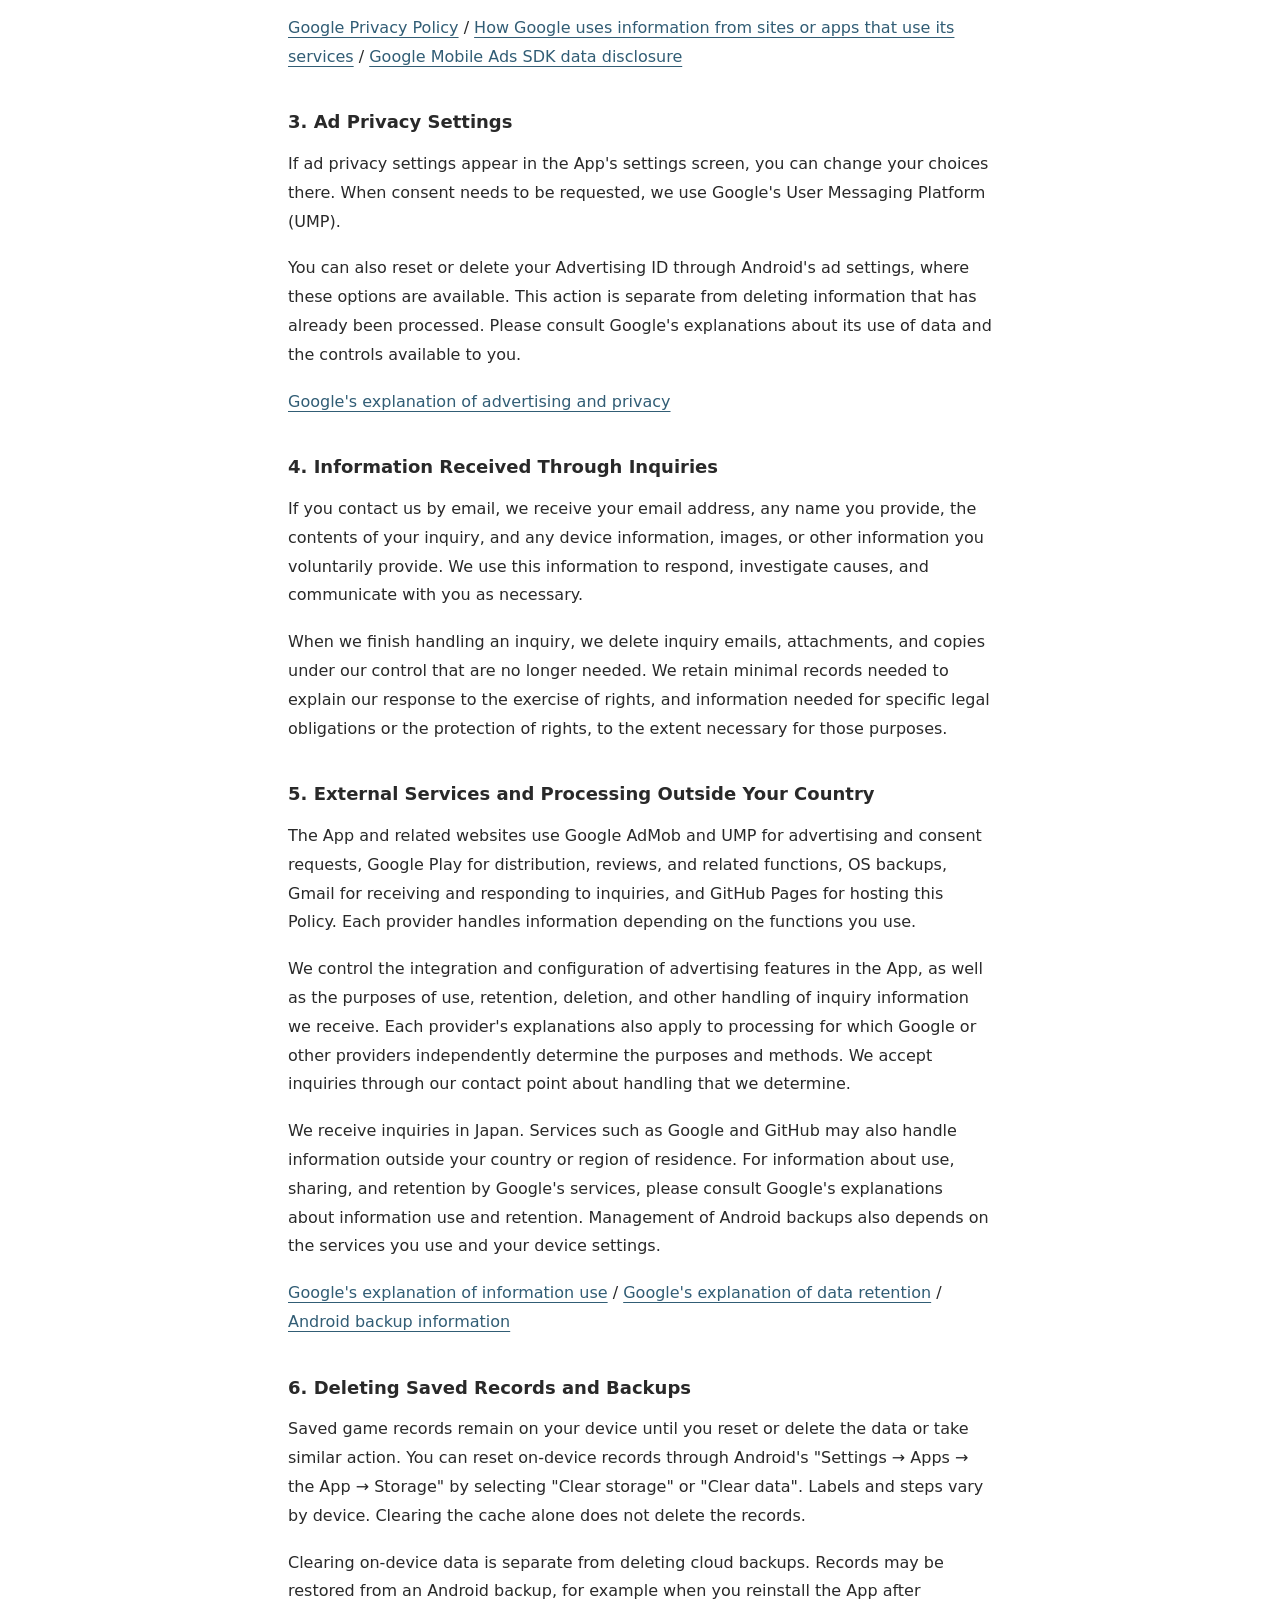
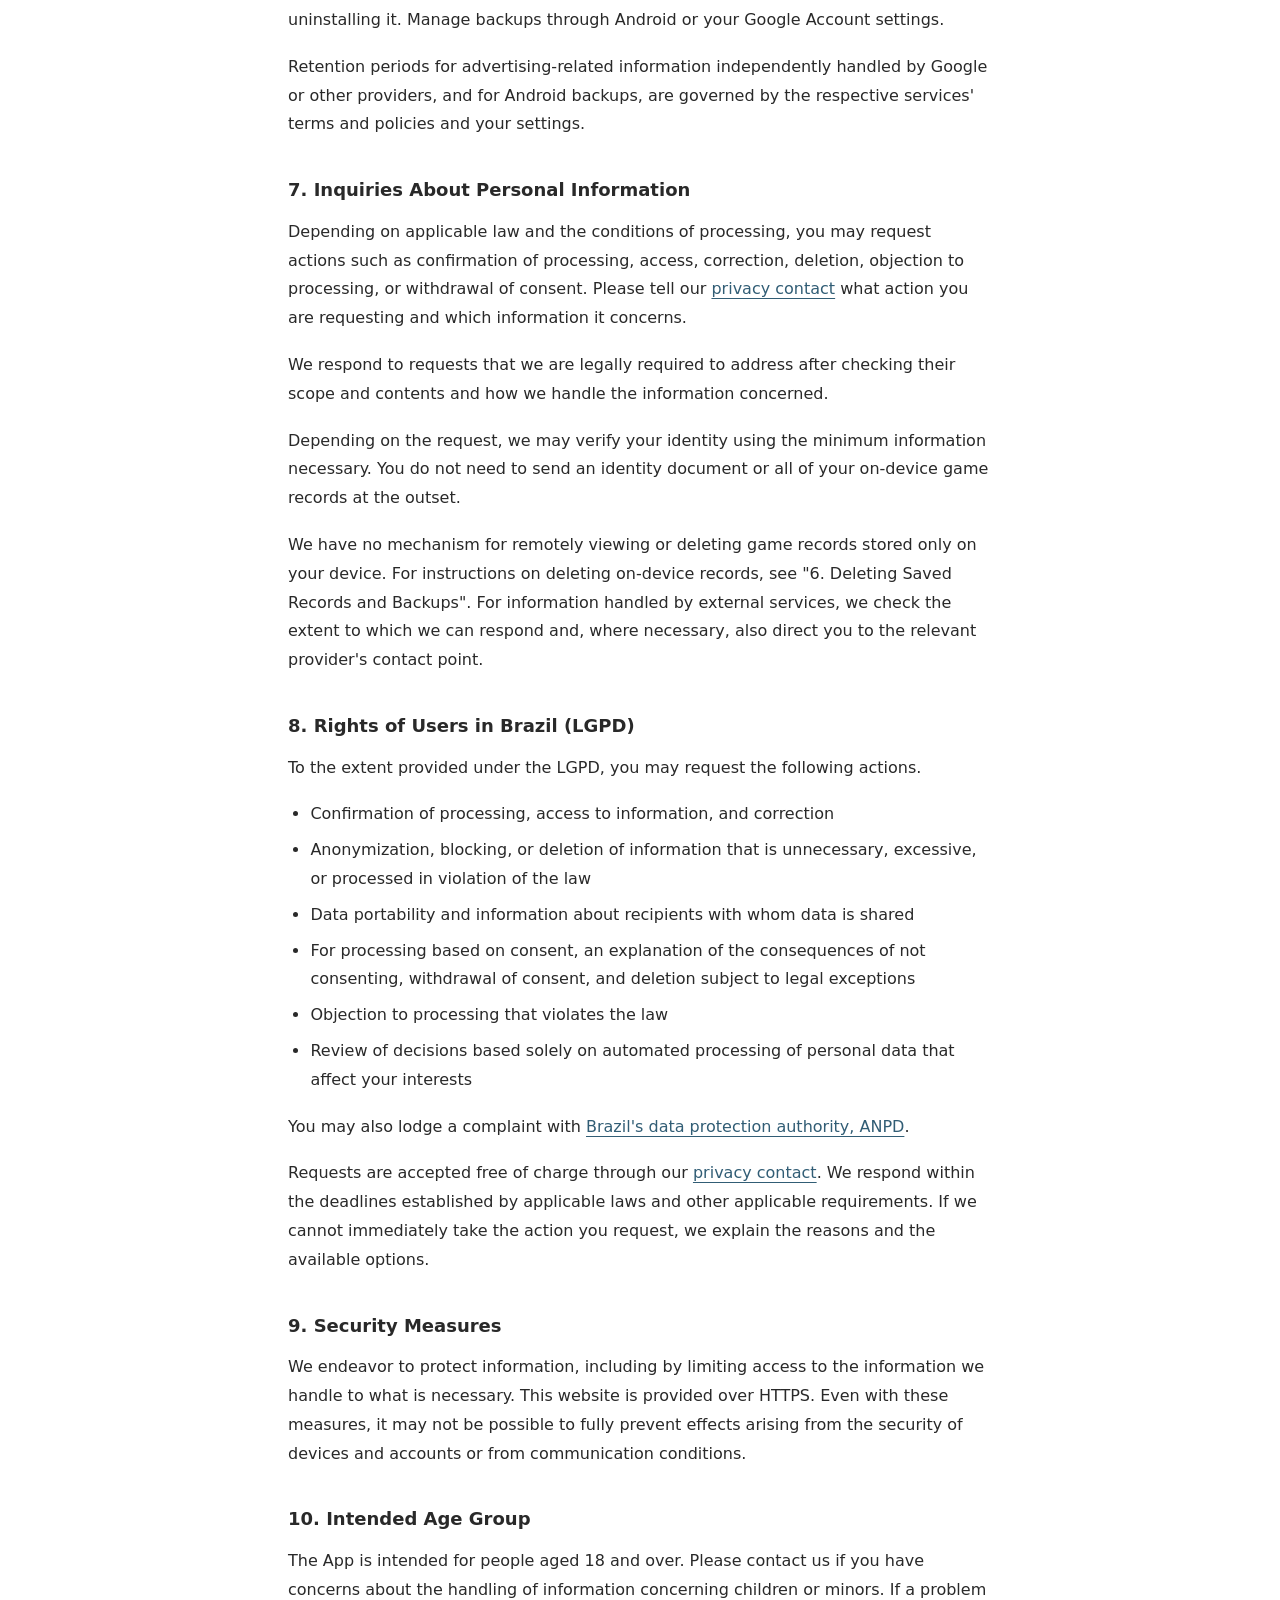
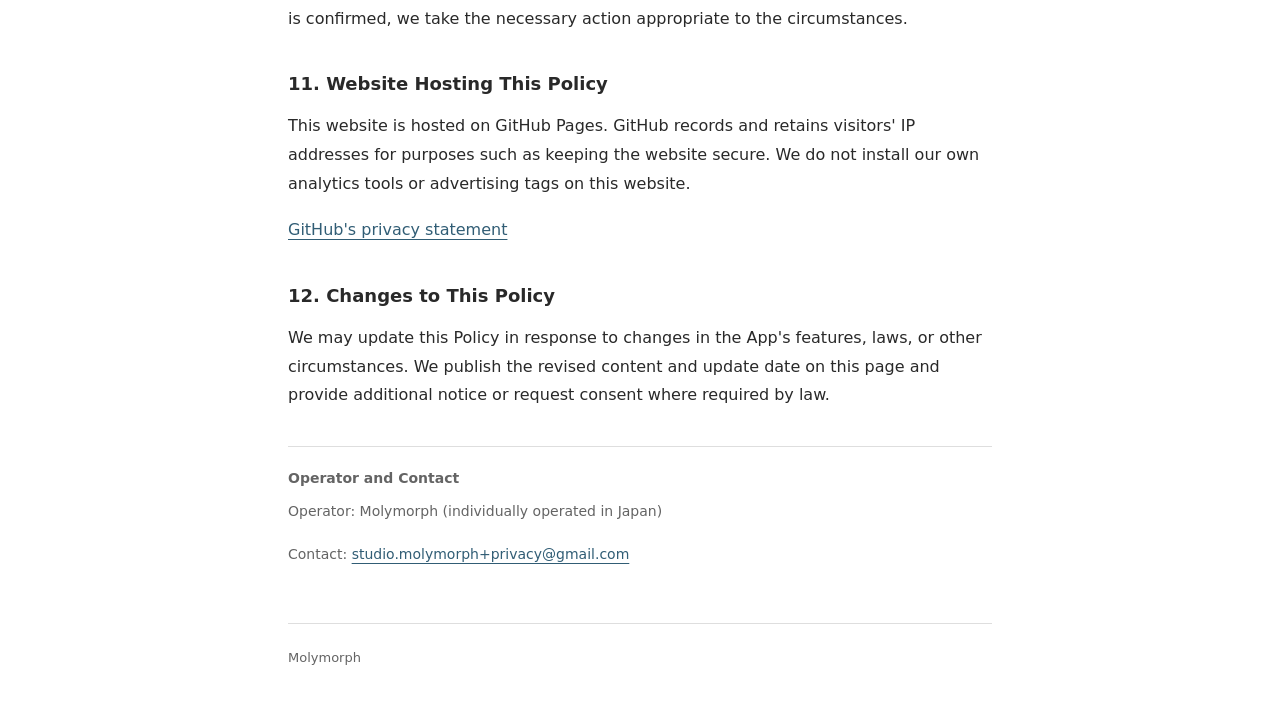
==== commit b895b108: "Publish updated privacy policy in ten languages with English default" ====
--- a/privacy/index.html
+++ b/privacy/index.html
@@ -1,105 +1,693 @@
 <!doctype html>
-<html lang="ja">
+<html lang="en">
 <head>
-  <meta charset="utf-8">
-  <meta name="viewport" content="width=device-width,initial-scale=1">
-  <meta name="description" content="くるりんイライラ棒 / Buzz Wire: Spin Challenge のプライバシーポリシー。日本語・English。">
-  <title>プライバシーポリシー / Privacy Policy — Molymorph</title>
-  <link rel="stylesheet" href="/privacy/document.css">
+<meta charset="utf-8">
+<meta name="viewport" content="width=device-width,initial-scale=1">
+<meta name="description" content="Privacy Policy for the Molymorph game, available in 10 languages.">
+<title>Privacy Policy — Molymorph</title>
+<script>(() => {
+const copy = {"en":{"title":"Privacy Policy","language":"Language"},"ja":{"title":"プライバシーポリシー","language":"表示言語"},"zh-CN":{"title":"隐私政策","language":"语言"},"zh-TW":{"title":"隱私權政策","language":"顯示語言"},"ko-KR":{"title":"개인정보 처리방침","language":"언어"},"es-ES":{"title":"Política de privacidad","language":"Idioma"},"pt-BR":{"title":"Política de Privacidade","language":"Idioma"},"fr-FR":{"title":"Politique de confidentialité","language":"Langue"},"de-DE":{"title":"Datenschutzerklärung","language":"Sprache"},"it-IT":{"title":"Informativa sulla privacy","language":"Lingua"}};
+const aliases = {"en-us":"en","ja-jp":"ja","zh-hans":"zh-CN","zh-hant":"zh-TW","ko":"ko-KR","es":"es-ES","pt":"pt-BR","fr":"fr-FR","de":"de-DE","it":"it-IT"};
+const languageFromUrl = () => {
+  const requested = location.hash.slice(1).toLowerCase();
+  return Object.keys(copy).find(key => key.toLowerCase() === requested) || aliases[requested] || "en";
+};
+
+const language = languageFromUrl();
+document.documentElement.lang = language;
+document.documentElement.dataset.policyCurrent = language;
+document.title = `${copy[language].title} — Molymorph`;
+})();</script>
+<link rel="stylesheet" href="/privacy/document.css?v=20261031-r04">
 </head>
 <body>
 <header class="site-header"><span class="brand">Molymorph</span></header>
 <main>
-  <div class="document-heading">
-    <h1 id="policy-title">プライバシーポリシー</h1>
-    <nav class="languages" aria-label="表示言語"><a href="#ja" lang="ja" data-language="ja">日本語</a><a href="#en" lang="en" data-language="en">English</a></nav>
-  </div>
-  <noscript><p>JavaScriptが無効な場合は、日英両方の本文を表示します。<a href="#en" lang="en">Read in English</a></p></noscript>
-  <section id="ja" lang="ja" data-policy-language="ja" aria-labelledby="policy-title">
-    <p class="document-date">制定・最終更新日：2026年10月16日</p>
-    <p>Molymorph（以下「当方」）は、Androidアプリ「くるりんイライラ棒」（英語名：Buzz Wire: Spin Challenge、以下「本アプリ」）および本サポートサイトにおける情報の取扱いを、以下のとおり説明します。各言語で表示される同一アプリにも適用します。</p>
-    <h2>1. ゲームの記録と端末内の保存</h2>
-    <p>本アプリは、進行、解放状態、獲得した鍵、クリアタイム、広告によるLIFE追加の記録、表示言語、音声設定、案内の表示記録などを端末内に保存します。本アプリ独自のユーザーアカウントや、進行を当方のサーバーへ送信して同期する機能はありません。</p>
-    <p>Androidの設定・OS・端末に応じて、一部の保存データがAndroid標準のクラウドバックアップや端末間移行の対象になります。これはAndroidの仕組みによるもので、当方がそのバックアップへアクセスする機能はありません。バックアップの扱いは、利用するGoogleサービスや端末の設定にも依存します。</p>
-    <h2>2. 広告配信に伴う情報の取扱い</h2>
-    <p>本アプリはGoogle AdMob（Google Mobile Ads SDK）を使用し、リワード広告とインタースティシャル広告を表示します。Googleおよび広告配信に関わる事業者は、SDK、端末設定、地域、同意の選択などに応じて、次の情報を取得・送信・利用することがあります。</p>
-    <ul>
-      <li>IPアドレス、およびIPアドレスから推定されるおおよその地域</li>
-      <li>広告ID、アプリセットIDなどの端末・アプリに関する識別子</li>
-      <li>アプリ起動、広告表示・タップ・動画視聴などの利用情報</li>
-      <li>クラッシュ情報、診断情報、処理性能などの技術情報</li>
-    </ul>
-    <p>これらは広告の配信・パーソナライズ、広告効果の測定・分析、サービスの運用、不正行為の検知・防止などに使われます。Google Mobile Ads SDKによるデータの送信はTLSで暗号化されます。外部サービス側の取扱いと保存期間は、それぞれのポリシーによります。</p>
-    <p><a href="https://policies.google.com/privacy?hl=ja">Googleプライバシーポリシー</a> ／ <a href="https://policies.google.com/technologies/partner-sites?hl=ja">Googleのサービスを使用するサイトやアプリから収集した情報の利用</a> ／ <a href="https://developers.google.com/admob/unity/privacy/play-data-disclosure?hl=ja">Google Mobile Ads SDKのデータに関する説明</a></p>
-    <h2>3. 広告の同意と選択</h2>
-    <p>地域などに応じて必要となる広告の同意確認には、GoogleのUser Messaging Platform（UMP）を使用します。「広告プライバシー設定」がアプリ内に表示される場合、その画面から広告に関する選択を変更できます。Android側の広告設定でも、利用可能な範囲で広告IDのリセット・削除などを行えます。変更は、過去の処理を自動的に取り消すものではありません。</p>
-    <p><a href="https://policies.google.com/technologies/ads?hl=ja">Googleの広告とプライバシーに関する説明</a></p>
-    <h2>4. お問い合わせで受け取る情報</h2>
-    <p>メールでお問い合わせいただいた場合、メールアドレス、記載されたお名前、問い合わせ内容、任意で提供された端末情報や画像などを受け取ります。対応、原因調査、必要な連絡のために利用し、対応の継続や法令上の義務に必要な範囲・期間で保管します。不要となった情報は削除します。</p>
-    <h2>5. 外部サービス・国外での処理</h2>
-    <p>広告、バックアップ、メールなどの外部サービスを通じて、その提供者に情報が送信されることがあります。処理先には、お住まいの国・地域以外のサーバーが含まれる場合があります。各サービスのデータ保護や国外移転の仕組みについては、提供者のプライバシーポリシーもご確認ください。</p>
-    <h2>6. 保存期間・削除・お問い合わせへの対応</h2>
-    <p>ゲームの保存記録は、データの初期化・削除などを行うまで端末内に残ります。Androidの「設定 → アプリ → 本アプリ → ストレージ」から「ストレージを消去」または「データを消去」を行うと、端末内の記録を初期化できます。表示名や手順は端末により異なります。キャッシュ削除だけでは記録は消えません。</p>
-    <p>端末内データの消去とクラウドバックアップの削除は別です。アンインストール後の再インストールなどで、Androidのバックアップから記録が復元される場合があります。バックアップはAndroidやGoogleアカウント側の設定で管理してください。Googleなどが保有する広告関連データの保存・削除は、その提供者の案内に従ってください。</p>
-    <p>適用される法令に基づく情報の確認、訂正、削除、処理への異議や同意の撤回などについては、末尾のお問い合わせ先へご連絡ください。当方が取り扱う情報について、法令と保有状況に応じて対応します。内容に応じて本人確認や外部サービスへのご案内を行う場合があります。</p>
-    <h2>7. 安全管理</h2>
-    <p>当方は、取り扱う情報へのアクセスを必要な範囲に制限するなど、情報の保護に努めます。本サイトはHTTPSで提供します。端末・アカウントの安全性や通信環境による影響を完全に防げることを保証するものではありません。</p>
-    <h2>8. お子様の情報</h2>
-    <p>本アプリは、子どもを主な対象として設計したサービスではありません。お子様の情報の取扱いについて懸念がある場合はお問い合わせください。法令上必要な同意を得ずにお子様の情報を取り扱ったことが判明した場合、確認のうえ必要な対応を行います。</p>
-    <h2>9. 本サポートサイト</h2>
-    <p>本サイトはGitHub Pagesで公開しています。GitHubはサイトの安全確保などのため、閲覧者のIPアドレスなどを記録する場合があります。当方は、本サイトに独自のアクセス解析ツールや広告タグを設置していません。</p>
-    <p><a href="https://docs.github.com/en/site-policy/privacy-policies/github-general-privacy-statement">GitHubのプライバシーに関する説明</a></p>
-    <h2>10. ポリシーの変更</h2>
-    <p>アプリの機能や法令などの変更に応じて、本ポリシーを更新することがあります。変更後の内容と更新日は本ページに掲載し、法令上必要な場合には追加の通知や同意確認を行います。</p>
-    <div class="policy-contact" id="ja-contact">
-      <h2>運営者・お問い合わせ</h2>
-      <address>運営者：Molymorph<br>お問い合わせ：<a href="mailto:studio.molymorph+privacy@gmail.com">studio.molymorph+privacy@gmail.com</a></address>
-    </div>
-  </section>
-  <hr class="section-divider">
-  <section id="en" lang="en" data-policy-language="en" aria-labelledby="policy-title">
-    <p class="document-date">Effective and last updated: October 16, 2026</p>
-    <p>This policy explains how Molymorph ("we") handles information in the Android game Buzz Wire: Spin Challenge (Japanese title: くるりんイライラ棒, the "App") and this support website. It also applies to the same App under its other localized titles.</p>
-    <h2>1. Game records and local storage</h2>
-    <p>The App saves progress, unlocks, keys, completion times, ad-related LIFE rewards, language and sound settings, and guidance records on your device. It does not provide its own user accounts or send game progress to our own server for synchronization.</p>
-    <p>Depending on your Android settings, OS and device, some saved records may be included in Android's standard cloud backup or device transfer. We do not have a feature that accesses those backups. Their handling also depends on the Google services and device settings you use.</p>
-    <h2>2. Advertising information</h2>
-    <p>The App uses Google AdMob (Google Mobile Ads SDK) for rewarded and interstitial ads. Depending on the SDK, device settings, region and consent choices, Google and advertising providers may collect, transmit and use:</p>
-    <ul>
-      <li>IP addresses and approximate location inferred from them;</li>
-      <li>Device or app identifiers, such as the advertising ID and app set ID;</li>
-      <li>App launches and interactions with ads, including views, taps and video viewing;</li>
-      <li>Crash, diagnostic and performance information.</li>
-    </ul>
-    <p>These may be used for ad delivery and personalization, measurement and analytics, service operation, and fraud detection and prevention. Google Mobile Ads SDK data is encrypted in transit using TLS. External providers' handling and retention are governed by their respective policies.</p>
-    <p><a href="https://policies.google.com/privacy?hl=en">Google Privacy Policy</a> · <a href="https://policies.google.com/technologies/partner-sites?hl=en">How Google uses information from apps and sites</a> · <a href="https://developers.google.com/admob/unity/privacy/play-data-disclosure?hl=en">Google Mobile Ads SDK data disclosure</a></p>
-    <h2>3. Advertising consent and choices</h2>
-    <p>We use Google's User Messaging Platform (UMP) for advertising consent where required. When an advertising privacy options control is shown in the App, you can use it to change your choices. Android's advertising settings may also let you reset or delete the advertising ID. Changes do not automatically reverse previous processing.</p>
-    <p><a href="https://policies.google.com/technologies/ads?hl=en">Google advertising and privacy information</a></p>
-    <h2>4. Support inquiries</h2>
-    <p>If you contact us by email, we receive your email address, any name you provide, your message, and any device details or images you choose to send. We use these to respond, investigate and communicate as needed. We retain them for the period necessary to continue handling the matter or meet legal obligations, and delete information that is no longer needed.</p>
-    <h2>5. External services and international processing</h2>
-    <p>Advertising, backup and email services may transmit information to their providers, including servers outside your country or region. Please also consult each provider's privacy policy for its data protection and international transfer arrangements.</p>
-    <h2>6. Retention, deletion and requests</h2>
-    <p>Saved game records remain on your device until you reset or remove the data. You can reset local records through Android Settings → Apps → this App → Storage → Clear storage or Clear data. Labels vary by device. Clearing only the cache does not delete saved progress.</p>
-    <p>Deleting local data does not delete cloud backups. Android may restore records after reinstallation. Manage backups through your Android or Google account settings. For advertising information held by Google or other providers, follow their data management and deletion instructions.</p>
-    <p>For access, correction, deletion, objection, withdrawal of consent or other requests under applicable law, use the contact details at the end of this policy. We respond according to applicable law and the information we handle. We may need to verify your identity or direct you to the relevant external provider.</p>
-    <h2>7. Security</h2>
-    <p>We take steps to protect information, including restricting access to what is necessary. This website is served over HTTPS. We cannot guarantee complete protection against issues affecting your device, accounts or network environment.</p>
-    <h2>8. Children's information</h2>
-    <p>The App is not designed primarily for children. Please contact us if you have concerns about a child's information. If we learn that a child's information has been handled without consent required by law, we will investigate and take appropriate action.</p>
-    <h2>9. This support website</h2>
-    <p>This website is hosted on GitHub Pages. GitHub may record visitor IP addresses and related information for security purposes. We have not added our own analytics tools or advertising tags to this website.</p>
-    <p><a href="https://docs.github.com/en/site-policy/privacy-policies/github-general-privacy-statement">GitHub General Privacy Statement</a></p>
-    <h2>10. Changes</h2>
-    <p>We may update this policy when the App or legal requirements change. The revised policy and update date will appear on this page. We will provide additional notice or obtain consent where required by law.</p>
-    <div class="policy-contact" id="en-contact">
-      <h2>Operator and contact</h2>
-      <address>Operator: Molymorph<br>Email: <a href="mailto:studio.molymorph+privacy@gmail.com">studio.molymorph+privacy@gmail.com</a></address>
-    </div>
-  </section>
+<div class="document-heading"><h1 id="policy-title"><span data-policy-title="en">Privacy Policy</span><span data-policy-title="ja">プライバシーポリシー</span><span data-policy-title="zh-CN">隐私政策</span><span data-policy-title="zh-TW">隱私權政策</span><span data-policy-title="ko-KR">개인정보 처리방침</span><span data-policy-title="es-ES">Política de privacidad</span><span data-policy-title="pt-BR">Política de Privacidade</span><span data-policy-title="fr-FR">Politique de confidentialité</span><span data-policy-title="de-DE">Datenschutzerklärung</span><span data-policy-title="it-IT">Informativa sulla privacy</span></h1>
+<nav class="languages" aria-label="Language"><a href="#en" lang="en" data-language="en" aria-current="true">English</a><a href="#ja" lang="ja" data-language="ja">日本語</a><a href="#zh-CN" lang="zh-CN" data-language="zh-CN">简体中文</a><a href="#zh-TW" lang="zh-TW" data-language="zh-TW">繁體中文</a><a href="#ko-KR" lang="ko-KR" data-language="ko-KR">한국어</a><a href="#es-ES" lang="es-ES" data-language="es-ES">Español</a><a href="#pt-BR" lang="pt-BR" data-language="pt-BR">Português (Brasil)</a><a href="#fr-FR" lang="fr-FR" data-language="fr-FR">Français</a><a href="#de-DE" lang="de-DE" data-language="de-DE">Deutsch</a><a href="#it-IT" lang="it-IT" data-language="it-IT">Italiano</a></nav></div>
+<noscript><p>JavaScript is disabled. All language versions are shown below.</p></noscript>
+<section id="en" lang="en" data-policy-language="en" aria-labelledby="policy-title">
+<p class="document-date">Effective date: October 16, 2026 / Last updated: October 31, 2026</p>
+<p>Molymorph (&quot;we&quot;, &quot;us&quot;, or &quot;our&quot;) explains below how information is handled in the Android app &quot;くるりんイライラ棒&quot; (English title: Buzz Wire: Spin Challenge; the &quot;App&quot;) and on the website hosting this Policy. This Policy also applies to other language versions of the same App.</p>
+<h2>1. Game Records and On-Device Storage</h2>
+<p>The App stores information on your device, including progress, unlock status, keys earned, completion times, records of LIFE added through ads, display language, audio settings, and records relating to guidance and review requests. The App has no user account system of its own and no feature that sends progress to our servers for synchronization.</p>
+<p>Depending on your Android settings, operating system, and device, some saved data may be included in Android&#x27;s standard backup or device-to-device transfer. We have no feature that allows us to access those backups. For deletion and restoration, see &quot;6. Deleting Saved Records and Backups&quot;.</p>
+<h2>2. Information Handled in Connection with Advertising</h2>
+<p>The App uses Google AdMob&#x27;s ad-serving software (Google Mobile Ads SDK) to display rewarded ads for watching videos and ads when switching screens. Depending on the SDK, device settings, region, your choices, and other factors, Google and businesses involved in ad delivery may collect, transmit, and use the following information.</p>
+<ul>
+<li>IP address and approximate location inferred from the IP address</li>
+<li>Advertising ID, App Set ID, temporary identifiers generated within the ad-serving software, and similar identifiers</li>
+<li>Usage information, such as app launches, ad impressions, taps, and video views</li>
+<li>Technical information about failures, diagnostics, and performance (such as app, SDK, and OS versions, device model, connectivity status, and error information)</li>
+</ul>
+<p>This information is used for purposes such as ad delivery and personalization within the scope permitted for each identifier, measuring and analyzing ad effectiveness, maintaining services, and detecting and preventing fraud. App Set ID is not used for ad personalization or ad effectiveness measurement, and is not linked to identifiers such as the Advertising ID or to personal information for advertising purposes.</p>
+<p>Data transmitted by the Google Mobile Ads SDK is encrypted (TLS). Please also consult each provider&#x27;s explanations about how external services handle information and how long they retain it.</p>
+<p>Ad personalization depends on Google and device settings, your choices, and applicable requirements. Even non-personalized ads may involve the handling of information for purposes such as frequency management, aggregation, and fraud prevention.</p>
+<p><a href="https://policies.google.com/privacy?hl=en">Google Privacy Policy</a> / <a href="https://policies.google.com/technologies/partner-sites?hl=en">How Google uses information from sites or apps that use its services</a> / <a href="https://developers.google.com/admob/unity/privacy/play-data-disclosure?hl=en">Google Mobile Ads SDK data disclosure</a></p>
+<h2>3. Ad Privacy Settings</h2>
+<p>If ad privacy settings appear in the App&#x27;s settings screen, you can change your choices there. When consent needs to be requested, we use Google&#x27;s User Messaging Platform (UMP).</p>
+<p>You can also reset or delete your Advertising ID through Android&#x27;s ad settings, where these options are available. This action is separate from deleting information that has already been processed. Please consult Google&#x27;s explanations about its use of data and the controls available to you.</p>
+<p><a href="https://policies.google.com/technologies/ads?hl=en">Google&#x27;s explanation of advertising and privacy</a></p>
+<h2>4. Information Received Through Inquiries</h2>
+<p>If you contact us by email, we receive your email address, any name you provide, the contents of your inquiry, and any device information, images, or other information you voluntarily provide. We use this information to respond, investigate causes, and communicate with you as necessary.</p>
+<p>When we finish handling an inquiry, we delete inquiry emails, attachments, and copies under our control that are no longer needed. We retain minimal records needed to explain our response to the exercise of rights, and information needed for specific legal obligations or the protection of rights, to the extent necessary for those purposes.</p>
+<h2>5. External Services and Processing Outside Your Country</h2>
+<p>The App and related websites use Google AdMob and UMP for advertising and consent requests, Google Play for distribution, reviews, and related functions, OS backups, Gmail for receiving and responding to inquiries, and GitHub Pages for hosting this Policy. Each provider handles information depending on the functions you use.</p>
+<p>We control the integration and configuration of advertising features in the App, as well as the purposes of use, retention, deletion, and other handling of inquiry information we receive. Each provider&#x27;s explanations also apply to processing for which Google or other providers independently determine the purposes and methods. We accept inquiries through our contact point about handling that we determine.</p>
+<p>We receive inquiries in Japan. Services such as Google and GitHub may also handle information outside your country or region of residence. For information about use, sharing, and retention by Google&#x27;s services, please consult Google&#x27;s explanations about information use and retention. Management of Android backups also depends on the services you use and your device settings.</p>
+<p><a href="https://policies.google.com/technologies/partner-sites?hl=en">Google&#x27;s explanation of information use</a> / <a href="https://policies.google.com/technologies/retention?hl=en">Google&#x27;s explanation of data retention</a> / <a href="https://support.google.com/android/answer/2819582?hl=en">Android backup information</a></p>
+<h2>6. Deleting Saved Records and Backups</h2>
+<p>Saved game records remain on your device until you reset or delete the data or take similar action. You can reset on-device records through Android&#x27;s &quot;Settings → Apps → the App → Storage&quot; by selecting &quot;Clear storage&quot; or &quot;Clear data&quot;. Labels and steps vary by device. Clearing the cache alone does not delete the records.</p>
+<p>Clearing on-device data is separate from deleting cloud backups. Records may be restored from an Android backup, for example when you reinstall the App after uninstalling it. Manage backups through Android or your Google Account settings.</p>
+<p>Retention periods for advertising-related information independently handled by Google or other providers, and for Android backups, are governed by the respective services&#x27; terms and policies and your settings.</p>
+<h2>7. Inquiries About Personal Information</h2>
+<p>Depending on applicable law and the conditions of processing, you may request actions such as confirmation of processing, access, correction, deletion, objection to processing, or withdrawal of consent. Please tell our <a href="mailto:studio.molymorph+privacy@gmail.com">privacy contact</a> what action you are requesting and which information it concerns.</p>
+<p>We respond to requests that we are legally required to address after checking their scope and contents and how we handle the information concerned.</p>
+<p>Depending on the request, we may verify your identity using the minimum information necessary. You do not need to send an identity document or all of your on-device game records at the outset.</p>
+<p>We have no mechanism for remotely viewing or deleting game records stored only on your device. For instructions on deleting on-device records, see &quot;6. Deleting Saved Records and Backups&quot;. For information handled by external services, we check the extent to which we can respond and, where necessary, also direct you to the relevant provider&#x27;s contact point.</p>
+<h2>8. Rights of Users in Brazil (LGPD)</h2>
+<p>To the extent provided under the LGPD, you may request the following actions.</p>
+<ul>
+<li>Confirmation of processing, access to information, and correction</li>
+<li>Anonymization, blocking, or deletion of information that is unnecessary, excessive, or processed in violation of the law</li>
+<li>Data portability and information about recipients with whom data is shared</li>
+<li>For processing based on consent, an explanation of the consequences of not consenting, withdrawal of consent, and deletion subject to legal exceptions</li>
+<li>Objection to processing that violates the law</li>
+<li>Review of decisions based solely on automated processing of personal data that affect your interests</li>
+</ul>
+<p>You may also lodge a complaint with <a href="https://www.gov.br/anpd/pt-br">Brazil&#x27;s data protection authority, ANPD</a>.</p>
+<p>Requests are accepted free of charge through our <a href="mailto:studio.molymorph+privacy@gmail.com">privacy contact</a>. We respond within the deadlines established by applicable laws and other applicable requirements. If we cannot immediately take the action you request, we explain the reasons and the available options.</p>
+<h2>9. Security Measures</h2>
+<p>We endeavor to protect information, including by limiting access to the information we handle to what is necessary. This website is provided over HTTPS. Even with these measures, it may not be possible to fully prevent effects arising from the security of devices and accounts or from communication conditions.</p>
+<h2>10. Intended Age Group</h2>
+<p>The App is intended for people aged 18 and over. Please contact us if you have concerns about the handling of information concerning children or minors. If a problem is confirmed, we take the necessary action appropriate to the circumstances.</p>
+<h2>11. Website Hosting This Policy</h2>
+<p>This website is hosted on GitHub Pages. GitHub records and retains visitors&#x27; IP addresses for purposes such as keeping the website secure. We do not install our own analytics tools or advertising tags on this website.</p>
+<p><a href="https://docs.github.com/en/site-policy/privacy-policies/github-general-privacy-statement">GitHub&#x27;s privacy statement</a></p>
+<h2>12. Changes to This Policy</h2>
+<p>We may update this Policy in response to changes in the App&#x27;s features, laws, or other circumstances. We publish the revised content and update date on this page and provide additional notice or request consent where required by law.</p>
+<div class="policy-contact" id="en-contact">
+<h2>Operator and Contact</h2>
+<p>Operator: Molymorph (individually operated in Japan)</p>
+<p>Contact: <a href="mailto:studio.molymorph+privacy@gmail.com">studio.molymorph+privacy@gmail.com</a></p>
+</div>
+</section>
+<section id="ja" lang="ja" data-policy-language="ja" aria-labelledby="policy-title">
+<p class="document-date">制定日：2026年10月16日／最終更新日：2026年10月31日</p>
+<p>Molymorph（以下「当方」）は、Androidアプリ「くるりんイライラ棒」（英語名：Buzz Wire: Spin Challenge、以下「本アプリ」）および本ポリシー掲載サイトにおける情報の取扱いを、以下のとおり説明します。同じアプリの他言語版にも適用します。</p>
+<h2>1. ゲームの記録と端末内の保存</h2>
+<p>本アプリは、進行、解放状態、獲得した鍵、クリアタイム、広告によるLIFE追加の記録、表示言語、音声設定、案内やレビュー依頼に関する記録などを端末内に保存します。本アプリ独自のユーザーアカウントや、進行を当方のサーバーへ送信して同期する機能はありません。</p>
+<p>Androidの設定・OS・端末に応じて、一部の保存データがAndroid標準バックアップや端末間移行の対象になります。当方がそのバックアップへアクセスする機能はありません。削除や復元については「6. 保存記録の削除とバックアップ」をご確認ください。</p>
+<h2>2. 広告配信に伴う情報の取扱い</h2>
+<p>本アプリはGoogle AdMobの広告配信用ソフトウェア（Google Mobile Ads SDK）を使用し、動画視聴による報酬付き広告と画面切り替え時の広告を表示します。Googleおよび広告配信に関わる事業者は、SDK、端末設定、地域、利用者の選択などに応じて、次の情報を取得・送信・利用することがあります。</p>
+<ul>
+<li>IPアドレス、およびIPアドレスから推定されるおおよその地域</li>
+<li>広告ID、アプリセットID、広告配信用ソフトウェア内で生成する一時的な識別子など</li>
+<li>アプリ起動、広告表示・タップ・動画視聴などの利用情報</li>
+<li>障害、診断、処理性能などの技術情報（アプリ・SDK・OSの版、機種、通信状態、エラー情報など）</li>
+</ul>
+<p>これらは、識別子ごとに認められた範囲での広告配信・パーソナライズ、広告効果の測定・分析、サービスの維持、不正行為の検知・防止などに使われます。アプリセットIDは広告のパーソナライズや広告効果測定には使用せず、広告目的で広告ID等の識別子や個人情報と関連付けません。</p>
+<p>Google Mobile Ads SDKによるデータの送信は暗号化されます（TLS）。外部サービス側の取扱いと保存期間については、各提供者の説明もご確認ください。</p>
+<p>広告のパーソナライズには、Googleや端末の設定、利用者の選択、適用される要件が関係します。非パーソナライズ広告でも、表示回数の管理、集計、不正防止などのために情報が取り扱われることがあります。</p>
+<p><a href="https://policies.google.com/privacy?hl=ja">Googleプライバシーポリシー</a> ／ <a href="https://policies.google.com/technologies/partner-sites?hl=ja">Googleのサービスを使用するサイトやアプリから収集した情報の利用</a> ／ <a href="https://developers.google.com/admob/unity/privacy/play-data-disclosure?hl=ja">Google Mobile Ads SDKのデータに関する説明</a></p>
+<h2>3. 広告のプライバシー設定</h2>
+<p>アプリの設定画面に広告のプライバシー設定が表示される場合は、そこから選択内容を変更できます。同意確認が必要な場合は、Googleの仕組み（User Messaging Platform、UMP）を使用します。</p>
+<p>Androidの広告設定でも、利用可能な範囲で広告IDのリセット・削除などを行えます。この操作は、すでに処理された情報の削除とは別のものです。Googleによるデータ利用と利用可能な管理方法については、Googleの説明をご確認ください。</p>
+<p><a href="https://policies.google.com/technologies/ads?hl=ja">Googleの広告とプライバシーに関する説明</a></p>
+<h2>4. お問い合わせで受け取る情報</h2>
+<p>メールでお問い合わせいただいた場合、メールアドレス、記載されたお名前、問い合わせ内容、任意で提供された端末情報や画像などを受け取ります。対応、原因調査、必要な連絡のために利用します。</p>
+<p>当方が管理する問い合わせメール・添付・複製について、対応終了時に不要となったものを削除します。権利行使への対応を説明するための最小限の記録や、具体的な法的義務・権利保護のために必要な情報は、その目的に必要な範囲で保持します。</p>
+<h2>5. 外部サービス・国外での取扱い</h2>
+<p>本アプリと関連サイトでは、広告・同意確認のためにGoogle AdMob・UMP、配布・レビュー等のためにGoogle Play、OSのバックアップ、問い合わせの受信・対応のためにGmail、ポリシーの掲載のためにGitHub Pagesを利用します。利用する機能に応じて、それぞれの提供者が情報を取り扱います。</p>
+<p>当方は、本アプリへの広告機能の組み込み・設定や、当方が受け取る問い合わせ情報の利用目的・保存・削除等を管理します。Google等が独自に利用目的・方法を決めて行う処理には、各提供者の説明も適用されます。当方が決定する取扱いについては、当方の窓口でお問い合わせを受け付けます。</p>
+<p>当方は日本で問い合わせを受け取ります。GoogleやGitHub等のサービスでも、お住まいの国・地域以外で情報が取り扱われることがあります。Googleのサービスにおける利用・共有・保存については、Googleの情報利用と保持の説明をご確認ください。Androidバックアップの管理は、利用しているサービスや端末の設定にも依存します。</p>
+<p><a href="https://policies.google.com/technologies/partner-sites?hl=ja">Googleによる情報利用の説明</a> ／ <a href="https://policies.google.com/technologies/retention?hl=ja">Googleのデータ保持の説明</a> ／ <a href="https://support.google.com/android/answer/2819582?hl=ja">Androidバックアップの説明</a></p>
+<h2>6. 保存記録の削除とバックアップ</h2>
+<p>ゲームの保存記録は、データの初期化・削除などを行うまで端末内に残ります。Androidの「設定 → アプリ → 本アプリ → ストレージ」から「ストレージを消去」または「データを消去」を行うと、端末内の記録を初期化できます。表示名や手順は端末により異なります。キャッシュ削除だけでは記録は消えません。</p>
+<p>端末内データの消去とクラウドバックアップの削除は別です。アンインストール後の再インストールなどで、Androidのバックアップから記録が復元される場合があります。バックアップはAndroidやGoogleアカウント側の設定で管理してください。</p>
+<p>Google等が独自に取り扱う広告関連情報やAndroidバックアップの保存期間は、それぞれのサービスの規約・ポリシーと利用者の設定に従います。</p>
+<h2>7. 個人情報に関するお問い合わせ</h2>
+<p>適用される法令と処理の条件に応じて、情報の確認、アクセス、訂正、削除、処理への異議や同意の撤回などを求めることができます。<a href="mailto:studio.molymorph+privacy@gmail.com">プライバシー窓口</a>へ、希望する対応と対象となる情報をお知らせください。</p>
+<p>法令上必要な求めには、その対象と内容、当方による情報の取扱いを確認したうえで対応します。</p>
+<p>内容に応じて、必要な最小限の情報で本人確認を行う場合があります。最初から身分証明書や端末内のゲーム記録全体を送る必要はありません。</p>
+<p>当方は端末内にのみ保存されたゲーム記録を遠隔で閲覧・削除する仕組みを備えていません。端末内の記録の消去方法は「6. 保存記録の削除とバックアップ」をご確認ください。外部サービスが取り扱う情報については、当方が対応できる範囲を確認し、必要に応じて該当する提供者の窓口も案内します。</p>
+<h2>8. ブラジルの利用者の権利（LGPD）</h2>
+<p>LGPDで認められる範囲で、次の対応を求めることができます。</p>
+<ul>
+<li>取扱いの有無の確認、情報へのアクセス、訂正</li>
+<li>不要・過剰または法令に反して取り扱われた情報の匿名化・利用停止・削除</li>
+<li>データの移行、提供先に関する説明</li>
+<li>同意に基づく取扱いについて、同意しない場合の影響の説明、同意の撤回、法令上の例外を除く削除</li>
+<li>法令に反する取扱いへの異議</li>
+<li>個人データの自動処理のみに基づき行われ、利用者の利益に影響する決定の見直し</li>
+</ul>
+<p><a href="https://www.gov.br/anpd/pt-br">ブラジルのデータ保護機関ANPD</a>に申し立てることもできます。</p>
+<p>ご依頼は<a href="mailto:studio.molymorph+privacy@gmail.com">プライバシー窓口</a>で無料で受け付けます。適用される法令等に従い、定められた期限内に対応します。直ちに希望の措置を取れない場合は、その理由と可能な対応を説明します。</p>
+<h2>9. 安全管理</h2>
+<p>当方は、取り扱う情報へのアクセスを必要な範囲に制限するなど、情報の保護に努めます。本サイトはHTTPSで提供します。これらの対策を行っても、端末・アカウントの安全性や通信環境による影響を完全に防げるとは限りません。</p>
+<h2>10. 対象年齢</h2>
+<p>本アプリは18歳以上の方を対象としています。お子様や未成年者の情報の取扱いについて懸念がある場合はお問い合わせください。問題が確認された場合は、状況に応じて必要な対応を行います。</p>
+<h2>11. 本ポリシー掲載サイト</h2>
+<p>本サイトはGitHub Pagesで公開しています。GitHubはサイトの安全確保などのため、閲覧者のIPアドレスを記録・保存します。当方は、本サイトに独自のアクセス解析ツールや広告タグを設置していません。</p>
+<p><a href="https://docs.github.com/en/site-policy/privacy-policies/github-general-privacy-statement">GitHubのプライバシーに関する説明</a></p>
+<h2>12. ポリシーの変更</h2>
+<p>アプリの機能や法令などの変更に応じて、本ポリシーを更新することがあります。変更後の内容と更新日は本ページに掲載し、法令上必要な場合には追加の通知や同意確認を行います。</p>
+<div class="policy-contact" id="ja-contact">
+<h2>運営者・お問い合わせ</h2>
+<p>運営者：Molymorph（日本での個人運営）</p>
+<p>お問い合わせ：<a href="mailto:studio.molymorph+privacy@gmail.com">studio.molymorph+privacy@gmail.com</a></p>
+</div>
+</section>
+<section id="zh-CN" lang="zh-CN" data-policy-language="zh-CN" aria-labelledby="policy-title">
+<p class="document-date">制定日期：2026年10月16日／最后更新日期：2026年10月31日</p>
+<p>Molymorph（以下简称“我们”）就Android应用“电流急急棒：旋转挑战”（日文名：くるりんイライラ棒；英文名：Buzz Wire: Spin Challenge，以下简称“本应用”）及刊载本政策的网站如何处理信息，作以下说明。本政策也适用于同一应用的其他语言版本。</p>
+<h2>1. 游戏记录与设备内存储</h2>
+<p>本应用会在设备内保存游戏进度、解锁状态、获得的钥匙、通关时间、通过广告增加LIFE的记录、显示语言、声音设置、提示和评价邀请的相关记录等。本应用没有独立的用户账号，也没有将游戏进度发送到我们的服务器进行同步的功能。</p>
+<p>根据Android设置、操作系统和设备的情况，部分保存数据会纳入Android标准备份或设备间迁移的范围。我们没有访问这些备份的功能。有关删除和恢复，请参阅“6. 保存记录的删除与备份”。</p>
+<h2>2. 广告投放涉及的信息处理</h2>
+<p>本应用使用Google AdMob的广告投放软件（Google Mobile Ads SDK），显示通过观看视频获得奖励的广告以及切换画面时的广告。Google及参与广告投放的服务商可能根据SDK、设备设置、地区、用户选择等情况，获取、发送及使用以下信息。</p>
+<ul>
+<li>IP地址，以及根据IP地址推断的大致地区</li>
+<li>广告ID、应用集ID，以及在广告投放软件内生成的临时标识符等</li>
+<li>应用启动、广告展示、点击、视频观看等使用信息</li>
+<li>故障、诊断、处理性能等技术信息（应用、SDK、操作系统的版本、设备型号、网络连接状态、错误信息等）</li>
+</ul>
+<p>这些信息会在各类标识符获准的范围内，用于广告投放和个性化、广告效果衡量与分析、服务维护、欺诈行为的检测与防范等。应用集ID不用于广告个性化或广告效果衡量，也不会出于广告目的与广告ID等标识符或个人信息关联。</p>
+<p>Google Mobile Ads SDK发送数据时会进行加密（TLS）。有关外部服务的信息处理和保存期限，也请查阅各提供商的说明。</p>
+<p>广告个性化与Google及设备的设置、用户选择以及适用要求有关。即使是非个性化广告，也可能为控制展示次数、统计及防范欺诈等目的而处理信息。</p>
+<p><a href="https://policies.google.com/privacy?hl=zh-CN">Google隐私政策</a> ／ <a href="https://policies.google.com/technologies/partner-sites?hl=zh-CN">从使用Google服务的网站或应用中收集的信息如何被使用</a> ／ <a href="https://developers.google.com/admob/unity/privacy/play-data-disclosure?hl=zh-CN">Google Mobile Ads SDK的数据说明</a></p>
+<h2>3. 广告隐私设置</h2>
+<p>如果应用的设置页面中显示广告隐私设置，您可以从那里更改所作的选择。需要确认同意时，我们使用Google的机制（User Messaging Platform，UMP）。</p>
+<p>您也可以在Android的广告设置中，在可用范围内重置或删除广告ID等。这项操作与删除已经处理的信息是两回事。有关Google如何使用数据以及可用的管理方式，请查阅Google的说明。</p>
+<p><a href="https://policies.google.com/technologies/ads?hl=zh-CN">Google关于广告与隐私的说明</a></p>
+<h2>4. 咨询时收到的信息</h2>
+<p>当您通过电子邮件联系我们时，我们会收到您的电子邮件地址、邮件中填写的姓名、咨询内容，以及您自愿提供的设备信息或图片等。我们将这些信息用于处理咨询、调查原因及必要的联系。</p>
+<p>对于我们管理的咨询邮件、附件及副本，我们会在咨询处理结束时删除其中不再需要的内容。为说明如何回应权利行使请求而保留的最少记录，以及为履行具体法律义务或保护权利所需的信息，会在相关目的所需的范围内保留。</p>
+<h2>5. 外部服务与境外信息处理</h2>
+<p>本应用和相关网站使用Google AdMob及UMP投放广告和确认同意，使用Google Play进行分发、提供评价等，使用操作系统备份，使用Gmail接收和处理咨询，并使用GitHub Pages刊载本政策。各服务提供商会根据所使用的功能处理信息。</p>
+<p>我们负责管理本应用广告功能的集成与设置，以及我们收到的咨询信息的使用目的、保存、删除等。对于Google等提供商自主决定使用目的和方式的信息处理，也适用各提供商的说明。如对我们决定的信息处理有疑问，可以通过我们的联系渠道咨询。</p>
+<p>我们在日本接收咨询。Google、GitHub等服务也可能在您居住的国家或地区以外处理信息。有关Google服务中的信息使用、共享和保存，请查阅Google关于信息使用和保留的说明。Android备份的管理也取决于所用服务和设备的设置。</p>
+<p><a href="https://policies.google.com/technologies/partner-sites?hl=zh-CN">Google关于信息使用的说明</a> ／ <a href="https://policies.google.com/technologies/retention?hl=zh-CN">Google关于数据保留的说明</a> ／ <a href="https://support.google.com/android/answer/2819582?hl=zh-CN">Android备份说明</a></p>
+<h2>6. 保存记录的删除与备份</h2>
+<p>游戏保存记录会留在设备内，直至数据被重置、删除等。您可以在Android的“设置 → 应用 → 本应用 → 存储”中选择“清除存储空间”或“清除数据”，重置设备内的记录。显示名称和操作步骤因设备而异。仅清除缓存不会删除记录。</p>
+<p>清除设备内数据与删除云端备份是两回事。卸载后重新安装等情况下，记录可能从Android备份中恢复。请通过Android或Google账号的设置管理备份。</p>
+<p>Google等提供商独立处理的广告相关信息以及Android备份的保存期限，遵循各服务的条款、政策及用户设置。</p>
+<h2>7. 个人信息相关咨询</h2>
+<p>根据适用法律法规和处理条件，您可以请求确认、访问、更正或删除信息，对信息处理提出异议或撤回同意等。请通过<a href="mailto:studio.molymorph+privacy@gmail.com">隐私联系渠道</a>告知我们您希望采取的措施及所涉及的信息。</p>
+<p>对于依法需要处理的请求，我们会在确认请求的对象、内容以及我们对信息的处理情况后作出回应。</p>
+<p>根据请求内容，我们可能会使用必要的最少信息核实您的身份。您不需要一开始就发送身份证明文件或设备内的全部游戏记录。</p>
+<p>我们没有远程查看或删除仅保存在设备内的游戏记录的机制。有关删除设备内记录的方法，请参阅“6. 保存记录的删除与备份”。对于外部服务处理的信息，我们会确认能够处理的范围，并在必要时告知您相应提供商的联系渠道。</p>
+<h2>8. 巴西用户的权利（LGPD）</h2>
+<p>在LGPD认可的范围内，您可以提出以下请求。</p>
+<ul>
+<li>确认是否处理信息、访问信息以及更正信息</li>
+<li>对不必要、过量或违法处理的信息进行匿名化、停止使用或删除</li>
+<li>转移数据、说明信息接收方</li>
+<li>对于基于同意的信息处理，说明不同意的影响、撤回同意，以及除法律规定的例外情形外删除信息</li>
+<li>对违法的信息处理提出异议</li>
+<li>复核完全基于个人数据自动化处理作出、且影响用户利益的决定</li>
+</ul>
+<p>您也可以向<a href="https://www.gov.br/anpd/pt-br">巴西数据保护机构ANPD</a>提出申诉。</p>
+<p>我们通过<a href="mailto:studio.molymorph+privacy@gmail.com">隐私联系渠道</a>免费受理请求，并按照适用法律法规等规定，在规定期限内处理。如果无法立即采取您希望的措施，我们会说明原因及可采取的措施。</p>
+<h2>9. 安全管理</h2>
+<p>我们通过将信息访问限制在必要范围等措施，努力保护所处理的信息。本网站通过HTTPS提供服务。即使采取这些措施，也未必能完全防止设备、账号的安全状况或网络环境所带来的影响。</p>
+<h2>10. 适用年龄</h2>
+<p>本应用面向18岁及以上人士。如果您对儿童或未成年人的信息处理有疑虑，请联系我们。确认存在问题后，我们会根据具体情况采取必要措施。</p>
+<h2>11. 刊载本政策的网站</h2>
+<p>本网站通过GitHub Pages发布。GitHub会为保障网站安全等目的，记录和保存访问者的IP地址。我们没有在本网站设置自行部署的访问分析工具或广告标签。</p>
+<p><a href="https://docs.github.com/en/site-policy/privacy-policies/github-general-privacy-statement">GitHub隐私说明</a></p>
+<h2>12. 本政策的变更</h2>
+<p>我们可能根据应用功能或法律法规等的变化更新本政策。变更后的内容和更新日期将刊载于本页面；如法律要求，我们还会另行通知或确认同意。</p>
+<div class="policy-contact" id="zh-CN-contact">
+<h2>运营者与联系方式</h2>
+<p>运营者：Molymorph（在日本由个人运营）</p>
+<p>联系方式：<a href="mailto:studio.molymorph+privacy@gmail.com">studio.molymorph+privacy@gmail.com</a></p>
+</div>
+</section>
+<section id="zh-TW" lang="zh-TW" data-policy-language="zh-TW" aria-labelledby="policy-title">
+<p class="document-date">制定日期：2026年10月16日／最後更新日期：2026年10月31日</p>
+<p>Molymorph（以下稱「我們」）就Android應用程式「電流急急棒：旋轉挑戰」（日文名稱：くるりんイライラ棒；英文名稱：Buzz Wire: Spin Challenge，以下稱「本應用程式」）及刊載本政策的網站如何處理資訊，作以下說明。本政策也適用於同一應用程式的其他語言版本。</p>
+<h2>1. 遊戲紀錄與裝置內儲存</h2>
+<p>本應用程式會在裝置內儲存遊戲進度、解鎖狀態、獲得的鑰匙、通關時間、透過廣告增加LIFE的紀錄、顯示語言、音效設定、提示與評價邀請的相關紀錄等。本應用程式沒有獨立的使用者帳戶，也沒有將遊戲進度傳送至我們的伺服器進行同步的功能。</p>
+<p>依Android設定、作業系統及裝置而定，部分儲存資料會納入Android標準備份或裝置間移轉的範圍。我們沒有存取這些備份的功能。關於刪除與還原，請參閱「6. 儲存紀錄的刪除與備份」。</p>
+<h2>2. 廣告投放涉及的資訊處理</h2>
+<p>本應用程式使用Google AdMob的廣告投放軟體（Google Mobile Ads SDK），顯示觀看影片可獲得獎勵的廣告，以及畫面切換時的廣告。Google及參與廣告投放的業者可能依SDK、裝置設定、地區、使用者選擇等情況，取得、傳送及使用下列資訊。</p>
+<ul>
+<li>IP位址，以及依IP位址推估的大致地區</li>
+<li>廣告ID、應用程式集ID，以及在廣告投放軟體內產生的暫時性識別碼等</li>
+<li>應用程式啟動、廣告顯示、點選、影片觀看等使用資訊</li>
+<li>故障、診斷、處理效能等技術資訊（應用程式、SDK、作業系統的版本、裝置型號、網路連線狀態、錯誤資訊等）</li>
+</ul>
+<p>這些資訊會在各類識別碼獲准的範圍內，用於廣告投放與個人化、廣告成效評估與分析、服務維護、詐欺行為的偵測與防範等。應用程式集ID不會用於廣告個人化或廣告成效評估，也不會基於廣告目的與廣告ID等識別碼或個人資料連結。</p>
+<p>Google Mobile Ads SDK傳送資料時會進行加密（TLS）。關於外部服務的資訊處理與保存期間，也請參閱各提供者的說明。</p>
+<p>廣告個人化與Google及裝置的設定、使用者選擇，以及適用要求有關。即使是非個人化廣告，也可能為管理顯示次數、統計及防範詐欺等目的而處理資訊。</p>
+<p><a href="https://policies.google.com/privacy?hl=zh-TW">Google隱私權政策</a> ／ <a href="https://policies.google.com/technologies/partner-sites?hl=zh-TW">從使用Google服務的網站或應用程式蒐集的資訊如何使用</a> ／ <a href="https://developers.google.com/admob/unity/privacy/play-data-disclosure?hl=zh-TW">Google Mobile Ads SDK的資料說明</a></p>
+<h2>3. 廣告隱私權設定</h2>
+<p>如果應用程式的設定畫面顯示廣告隱私權設定，您可以從該處變更選擇內容。需要確認同意時，我們會使用Google的機制（User Messaging Platform，UMP）。</p>
+<p>您也可以在Android的廣告設定中，於可用範圍內重設或刪除廣告ID等。這項操作與刪除已經處理的資訊是不同的。關於Google如何使用資料及可用的管理方式，請參閱Google的說明。</p>
+<p><a href="https://policies.google.com/technologies/ads?hl=zh-TW">Google關於廣告與隱私權的說明</a></p>
+<h2>4. 聯絡諮詢時收到的資訊</h2>
+<p>當您透過電子郵件聯絡我們時，我們會收到您的電子郵件地址、信中填寫的姓名、諮詢內容，以及您自願提供的裝置資訊或圖片等。我們會將這些資訊用於處理諮詢、調查原因及必要的聯繫。</p>
+<p>對於我們管理的諮詢郵件、附件及副本，我們會在諮詢處理結束時刪除其中不再需要的內容。為說明如何回應權利行使請求而保留的最少紀錄，以及為履行具體法律義務或保護權利所需的資訊，會在相關目的所需的範圍內保留。</p>
+<h2>5. 外部服務與境外資訊處理</h2>
+<p>本應用程式及相關網站使用Google AdMob與UMP投放廣告及確認同意，使用Google Play進行發布、提供評論等，使用作業系統備份，使用Gmail接收與處理諮詢，並使用GitHub Pages刊載本政策。各服務提供者會依所使用的功能處理資訊。</p>
+<p>我們負責管理本應用程式廣告功能的整合與設定，以及我們收到的諮詢資訊的使用目的、保存、刪除等。對於Google等提供者自主決定使用目的及方式的資訊處理，也適用各提供者的說明。如對我們決定的資訊處理有疑問，可以透過我們的聯絡管道諮詢。</p>
+<p>我們在日本接收諮詢。Google、GitHub等服務也可能在您居住的國家或地區以外處理資訊。關於Google服務中的資訊使用、分享與保存，請參閱Google關於資訊使用及保留的說明。Android備份的管理也取決於所用服務及裝置的設定。</p>
+<p><a href="https://policies.google.com/technologies/partner-sites?hl=zh-TW">Google關於資訊使用的說明</a> ／ <a href="https://policies.google.com/technologies/retention?hl=zh-TW">Google關於資料保留的說明</a> ／ <a href="https://support.google.com/android/answer/2819582?hl=zh-TW">Android備份說明</a></p>
+<h2>6. 儲存紀錄的刪除與備份</h2>
+<p>遊戲儲存紀錄會留在裝置內，直到資料被重設、刪除等。您可以在Android的「設定 → 應用程式 → 本應用程式 → 儲存空間」中選擇「清除儲存空間」或「清除資料」，重設裝置內的紀錄。顯示名稱及操作步驟會因裝置而異。僅清除快取不會刪除紀錄。</p>
+<p>清除裝置內資料與刪除雲端備份是不同的。解除安裝後重新安裝等情況下，紀錄可能會從Android備份中還原。請透過Android或Google帳戶的設定管理備份。</p>
+<p>Google等提供者獨立處理的廣告相關資訊，以及Android備份的保存期間，依各服務的條款、政策及使用者設定而定。</p>
+<h2>7. 個人資料相關諮詢</h2>
+<p>依適用法令及處理條件，您可以要求確認、存取、更正或刪除資訊，對資訊處理提出異議或撤回同意等。請透過<a href="mailto:studio.molymorph+privacy@gmail.com">隱私權聯絡管道</a>告知我們您希望採取的措施及所涉及的資訊。</p>
+<p>對於依法需要處理的請求，我們會在確認請求的對象、內容，以及我們對資訊的處理情況後回應。</p>
+<p>依請求內容，我們可能會使用必要的最少資訊確認您的身分。您不需要一開始就傳送身分證明文件或裝置內的全部遊戲紀錄。</p>
+<p>我們沒有遠端查看或刪除僅儲存在裝置內的遊戲紀錄的機制。關於刪除裝置內紀錄的方法，請參閱「6. 儲存紀錄的刪除與備份」。對於外部服務處理的資訊，我們會確認能夠處理的範圍，並在必要時提供相應提供者的聯絡管道。</p>
+<h2>8. 巴西使用者的權利（LGPD）</h2>
+<p>在LGPD認可的範圍內，您可以提出下列請求。</p>
+<ul>
+<li>確認是否處理資訊、存取資訊，以及更正資訊</li>
+<li>對不必要、過量或違法處理的資訊進行匿名化、停止使用或刪除</li>
+<li>移轉資料、說明資訊接收對象</li>
+<li>對於基於同意的資訊處理，說明不同意的影響、撤回同意，以及除法令規定的例外情形外刪除資訊</li>
+<li>對違法的資訊處理提出異議</li>
+<li>重新審查完全以個人資料自動處理為基礎、且影響使用者利益的決定</li>
+</ul>
+<p>您也可以向<a href="https://www.gov.br/anpd/pt-br">巴西資料保護機關ANPD</a>提出申訴。</p>
+<p>我們透過<a href="mailto:studio.molymorph+privacy@gmail.com">隱私權聯絡管道</a>免費受理請求，並依適用法令等規定，在規定期限內處理。如果無法立即採取您希望的措施，我們會說明原因及可採取的措施。</p>
+<h2>9. 安全管理</h2>
+<p>我們透過將資訊存取限制在必要範圍等措施，致力保護所處理的資訊。本網站透過HTTPS提供服務。即使採取這些措施，也未必能完全防止裝置、帳戶的安全狀況或網路環境所帶來的影響。</p>
+<h2>10. 適用年齡</h2>
+<p>本應用程式以18歲以上人士為對象。如果您對兒童或未成年人的資訊處理有疑慮，請與我們聯絡。確認存在問題後，我們會依具體情況採取必要措施。</p>
+<h2>11. 刊載本政策的網站</h2>
+<p>本網站透過GitHub Pages發布。GitHub會為確保網站安全等目的，記錄與保存訪客的IP位址。我們沒有在本網站設置自行部署的流量分析工具或廣告標籤。</p>
+<p><a href="https://docs.github.com/en/site-policy/privacy-policies/github-general-privacy-statement">GitHub隱私權說明</a></p>
+<h2>12. 本政策的變更</h2>
+<p>我們可能依應用程式功能或法令等的變更更新本政策。變更後的內容與更新日期會刊載於本頁面；如法令要求，我們也會另行通知或確認同意。</p>
+<div class="policy-contact" id="zh-TW-contact">
+<h2>營運者與聯絡方式</h2>
+<p>營運者：Molymorph（在日本由個人營運）</p>
+<p>聯絡方式：<a href="mailto:studio.molymorph+privacy@gmail.com">studio.molymorph+privacy@gmail.com</a></p>
+</div>
+</section>
+<section id="ko-KR" lang="ko-KR" data-policy-language="ko-KR" aria-labelledby="policy-title">
+<p class="document-date">제정일: 2026년 10월 16일／최종 업데이트일: 2026년 10월 31일</p>
+<p>Molymorph(이하 “운영자”)는 Android 앱 “전기미로: 회전 도전”(일본어명: くるりんイライラ棒, 영어명: Buzz Wire: Spin Challenge, 이하 “본 앱”) 및 본 방침이 게시된 사이트에서의 정보 처리에 관하여 다음과 같이 설명합니다. 본 방침은 동일한 앱의 다른 언어 버전에도 적용됩니다.</p>
+<h2>1. 게임 기록과 기기 내 저장</h2>
+<p>본 앱은 진행 상황, 잠금 해제 상태, 획득한 열쇠, 클리어 시간, 광고를 통한 LIFE 추가 기록, 표시 언어, 음향 설정, 안내 및 리뷰 요청 관련 기록 등을 기기에 저장합니다. 본 앱 자체 사용자 계정이나 진행 상황을 운영자의 서버로 전송하여 동기화하는 기능은 없습니다.</p>
+<p>Android 설정, OS 및 기기에 따라 저장 데이터 일부가 Android 표준 백업이나 기기 간 이전 대상이 됩니다. 운영자는 이 백업에 접근하는 기능을 갖추고 있지 않습니다. 삭제나 복원에 대해서는 “6. 저장 기록 삭제와 백업”을 확인해 주세요.</p>
+<h2>2. 광고 제공에 따른 정보 처리</h2>
+<p>본 앱은 Google AdMob의 광고 제공 소프트웨어(Google Mobile Ads SDK)를 사용하여 동영상 시청에 따른 보상형 광고와 화면 전환 시 광고를 표시합니다. Google 및 광고 제공에 관여하는 사업자는 SDK, 기기 설정, 지역, 이용자의 선택 등에 따라 다음 정보를 수집·전송·이용할 수 있습니다.</p>
+<ul>
+<li>IP 주소 및 IP 주소로 추정한 대략적인 지역</li>
+<li>광고 ID, 앱 세트 ID, 광고 제공 소프트웨어 내에서 생성되는 임시 식별자 등</li>
+<li>앱 실행, 광고 표시·탭·동영상 시청 등의 이용 정보</li>
+<li>장애, 진단, 처리 성능 등의 기술 정보(앱·SDK·OS 버전, 기기 모델, 통신 상태, 오류 정보 등)</li>
+</ul>
+<p>이러한 정보는 식별자별로 허용된 범위에서 광고 제공·개인화, 광고 효과 측정·분석, 서비스 유지, 부정행위 탐지·방지 등에 사용됩니다. 앱 세트 ID는 광고 개인화나 광고 효과 측정에 사용하지 않으며, 광고 목적으로 광고 ID 등의 식별자나 개인정보와 연결하지 않습니다.</p>
+<p>Google Mobile Ads SDK를 통한 데이터 전송은 암호화됩니다(TLS). 외부 서비스의 정보 처리 및 보관 기간에 대해서는 각 제공자의 설명도 확인해 주세요.</p>
+<p>광고 개인화에는 Google 및 기기의 설정, 이용자의 선택, 적용되는 요건이 관련됩니다. 개인화되지 않은 광고에서도 노출 횟수 관리, 집계, 부정행위 방지 등을 위해 정보가 처리될 수 있습니다.</p>
+<p><a href="https://policies.google.com/privacy?hl=ko">Google 개인정보처리방침</a> ／ <a href="https://policies.google.com/technologies/partner-sites?hl=ko">Google 서비스를 사용하는 사이트나 앱에서 수집한 정보의 이용</a> ／ <a href="https://developers.google.com/admob/unity/privacy/play-data-disclosure?hl=ko">Google Mobile Ads SDK의 데이터에 관한 설명</a></p>
+<h2>3. 광고 개인정보 보호 설정</h2>
+<p>앱의 설정 화면에 광고 개인정보 보호 설정이 표시되는 경우, 해당 화면에서 선택 내용을 변경할 수 있습니다. 동의 확인이 필요한 경우에는 Google의 시스템(User Messaging Platform, UMP)을 사용합니다.</p>
+<p>Android의 광고 설정에서도 제공되는 범위 내에서 광고 ID를 재설정하거나 삭제하는 등의 조치를 할 수 있습니다. 이 조치는 이미 처리된 정보의 삭제와는 별개입니다. Google의 데이터 이용 및 제공되는 관리 방법에 대해서는 Google의 설명을 확인해 주세요.</p>
+<p><a href="https://policies.google.com/technologies/ads?hl=ko">광고 및 개인정보 보호에 관한 Google의 설명</a></p>
+<h2>4. 문의 시 받는 정보</h2>
+<p>이메일로 문의하시면 이메일 주소, 기재된 이름, 문의 내용, 자발적으로 제공한 기기 정보나 이미지 등을 받습니다. 이 정보는 문의 대응, 원인 조사 및 필요한 연락을 위해 이용합니다.</p>
+<p>운영자가 관리하는 문의 이메일, 첨부 파일 및 사본 중 더 이상 필요하지 않은 것은 문의 대응이 종료될 때 삭제합니다. 권리 행사 요청에 대한 대응을 설명하기 위한 최소한의 기록이나 구체적인 법적 의무 이행·권리 보호를 위해 필요한 정보는 해당 목적에 필요한 범위에서 보관합니다.</p>
+<h2>5. 외부 서비스 및 국외에서의 정보 처리</h2>
+<p>본 앱과 관련 사이트에서는 광고 제공·동의 확인을 위해 Google AdMob·UMP, 배포·리뷰 등을 위해 Google Play, OS 백업, 문의 접수·대응을 위해 Gmail, 본 방침 게시를 위해 GitHub Pages를 이용합니다. 이용하는 기능에 따라 각 제공자가 정보를 처리합니다.</p>
+<p>운영자는 본 앱에 광고 기능을 통합·설정하는 일과 운영자가 받은 문의 정보의 이용 목적·보관·삭제 등을 관리합니다. Google 등이 독자적으로 이용 목적과 방법을 정하여 처리하는 경우에는 각 제공자의 설명도 적용됩니다. 운영자가 결정하는 정보 처리에 관한 문의는 운영자의 창구에서 접수합니다.</p>
+<p>운영자는 일본에서 문의를 받습니다. Google이나 GitHub 등의 서비스에서도 거주하시는 국가·지역 외에서 정보가 처리될 수 있습니다. Google 서비스에서의 이용·공유·보관에 대해서는 Google의 정보 이용 및 보관에 관한 설명을 확인해 주세요. Android 백업 관리는 이용하는 서비스나 기기의 설정에 따라서도 달라집니다.</p>
+<p><a href="https://policies.google.com/technologies/partner-sites?hl=ko">Google의 정보 이용에 관한 설명</a> ／ <a href="https://policies.google.com/technologies/retention?hl=ko">Google의 데이터 보관에 관한 설명</a> ／ <a href="https://support.google.com/android/answer/2819582?hl=ko">Android 백업에 관한 설명</a></p>
+<h2>6. 저장 기록 삭제와 백업</h2>
+<p>게임 저장 기록은 데이터를 초기화·삭제하는 등의 조치를 할 때까지 기기에 남습니다. Android의 “설정 → 앱 → 본 앱 → 저장공간”에서 “저장공간 지우기” 또는 “데이터 삭제”를 실행하면 기기 내 기록을 초기화할 수 있습니다. 표시 이름이나 절차는 기기에 따라 다릅니다. 캐시만 삭제해서는 기록이 지워지지 않습니다.</p>
+<p>기기 내 데이터 삭제와 클라우드 백업 삭제는 별개입니다. 앱을 삭제한 후 다시 설치하는 등의 경우 Android 백업에서 기록이 복원될 수 있습니다. 백업은 Android나 Google 계정의 설정에서 관리해 주세요.</p>
+<p>Google 등이 독자적으로 처리하는 광고 관련 정보와 Android 백업의 보관 기간은 각 서비스의 약관·방침 및 이용자의 설정을 따릅니다.</p>
+<h2>7. 개인정보에 관한 문의</h2>
+<p>적용되는 법령과 처리 조건에 따라 정보의 확인, 접근, 정정, 삭제, 처리에 대한 이의 제기나 동의 철회 등을 요청할 수 있습니다. <a href="mailto:studio.molymorph+privacy@gmail.com">개인정보 문의 창구</a>로 원하는 조치와 대상 정보를 알려 주세요.</p>
+<p>법령상 대응이 필요한 요청에는 요청의 대상과 내용, 운영자의 정보 처리를 확인한 후 대응합니다.</p>
+<p>내용에 따라 필요한 최소한의 정보로 본인 확인을 할 수 있습니다. 처음부터 신분증이나 기기 내 게임 기록 전체를 보낼 필요는 없습니다.</p>
+<p>운영자는 기기에만 저장된 게임 기록을 원격으로 열람·삭제하는 시스템을 갖추고 있지 않습니다. 기기 내 기록 삭제 방법은 “6. 저장 기록 삭제와 백업”을 확인해 주세요. 외부 서비스가 처리하는 정보에 대해서는 운영자가 대응할 수 있는 범위를 확인하고, 필요한 경우 해당 제공자의 문의 창구도 안내합니다.</p>
+<h2>8. 브라질 이용자의 권리(LGPD)</h2>
+<p>LGPD에서 인정하는 범위 내에서 다음 사항을 요청할 수 있습니다.</p>
+<ul>
+<li>처리 여부의 확인, 정보 접근 및 정정</li>
+<li>불필요하거나 과도하게 또는 법령을 위반하여 처리된 정보의 익명화·이용 중지·삭제</li>
+<li>데이터 이전, 정보 제공 대상에 관한 설명</li>
+<li>동의에 근거한 처리에 대하여 동의하지 않을 경우의 영향 설명, 동의 철회, 법령상 예외를 제외한 삭제</li>
+<li>법령을 위반한 처리에 대한 이의 제기</li>
+<li>개인정보의 자동 처리에만 근거하여 이루어지고 이용자의 이익에 영향을 미치는 결정에 대한 재검토</li>
+</ul>
+<p><a href="https://www.gov.br/anpd/pt-br">브라질 데이터 보호기관 ANPD</a>에 이의를 신청할 수도 있습니다.</p>
+<p>요청은 <a href="mailto:studio.molymorph+privacy@gmail.com">개인정보 문의 창구</a>에서 무료로 접수합니다. 적용되는 법령 등에 따라 정해진 기한 내에 대응합니다. 원하는 조치를 즉시 취할 수 없는 경우에는 그 이유와 가능한 대응을 설명합니다.</p>
+<h2>9. 안전 관리</h2>
+<p>운영자는 처리하는 정보에 대한 접근을 필요한 범위로 제한하는 등 정보 보호를 위해 노력합니다. 본 사이트는 HTTPS로 제공됩니다. 이러한 조치를 취하더라도 기기·계정의 안전성이나 통신 환경에 따른 영향을 완전히 방지할 수 있는 것은 아닙니다.</p>
+<h2>10. 이용 대상 연령</h2>
+<p>본 앱은 만 18세 이상을 대상으로 합니다. 아동이나 미성년자의 정보 처리에 관하여 우려가 있는 경우 문의해 주세요. 문제가 확인되면 상황에 따라 필요한 조치를 취합니다.</p>
+<h2>11. 본 방침이 게시된 사이트</h2>
+<p>본 사이트는 GitHub Pages로 공개합니다. GitHub는 사이트의 안전 확보 등을 위해 방문자의 IP 주소를 기록·보관합니다. 운영자는 본 사이트에 자체적인 접속 분석 도구나 광고 태그를 설치하지 않았습니다.</p>
+<p><a href="https://docs.github.com/en/site-policy/privacy-policies/github-general-privacy-statement">GitHub 개인정보 보호에 관한 설명</a></p>
+<h2>12. 본 방침의 변경</h2>
+<p>앱 기능이나 법령 등의 변경에 따라 본 방침을 업데이트할 수 있습니다. 변경된 내용과 업데이트 날짜는 이 페이지에 게시하며, 법령상 필요한 경우에는 추가 안내나 동의 확인을 합니다.</p>
+<div class="policy-contact" id="ko-KR-contact">
+<h2>운영자 및 문의</h2>
+<p>운영자: Molymorph(일본에서 개인 운영)</p>
+<p>문의: <a href="mailto:studio.molymorph+privacy@gmail.com">studio.molymorph+privacy@gmail.com</a></p>
+</div>
+</section>
+<section id="es-ES" lang="es-ES" data-policy-language="es-ES" aria-labelledby="policy-title">
+<p class="document-date">Fecha de entrada en vigor: 16 de octubre de 2026 / Última actualización: 31 de octubre de 2026</p>
+<p>Molymorph (en adelante, «nosotros») explica a continuación cómo se trata la información en la aplicación Android «Pulso Firme: Reto Giratorio» (título en japonés: くるりんイライラ棒; título en inglés: Buzz Wire: Spin Challenge; en adelante, la «Aplicación») y en el sitio web donde se publica esta Política. Esta Política también se aplica a las versiones de la misma Aplicación en otros idiomas.</p>
+<h2>1. Registros del juego y almacenamiento en el dispositivo</h2>
+<p>La Aplicación almacena en el dispositivo información como el progreso, el estado de desbloqueo, las llaves obtenidas, los tiempos de finalización, los registros de LIFE añadida mediante anuncios, el idioma de visualización, los ajustes de audio y los registros relacionados con las indicaciones y las solicitudes de reseñas. La Aplicación no dispone de un sistema propio de cuentas de usuario ni de una función que envíe el progreso a nuestros servidores para sincronizarlo.</p>
+<p>Según los ajustes de Android, el sistema operativo y el dispositivo, algunos datos guardados pueden incluirse en la copia de seguridad estándar de Android o en la transferencia entre dispositivos. No disponemos de una función que nos permita acceder a esas copias de seguridad. Para obtener información sobre la eliminación y la restauración, consulte «6. Eliminación de registros guardados y copias de seguridad».</p>
+<h2>2. Tratamiento de la información relacionado con la publicidad</h2>
+<p>La Aplicación utiliza el software de publicación de anuncios de Google AdMob (Google Mobile Ads SDK) para mostrar anuncios bonificados por ver vídeos y anuncios al cambiar de pantalla. Según el SDK, los ajustes del dispositivo, la región, sus elecciones y otros factores, Google y las empresas que participan en la publicación de anuncios pueden recopilar, transmitir y utilizar la siguiente información.</p>
+<ul>
+<li>Dirección IP y ubicación aproximada inferida a partir de la dirección IP</li>
+<li>ID de publicidad, ID del conjunto de aplicaciones (App Set ID), identificadores temporales generados dentro del software de publicación de anuncios y otros identificadores similares</li>
+<li>Información de uso, como aperturas de la aplicación, impresiones de anuncios, pulsaciones y visualizaciones de vídeos</li>
+<li>Información técnica sobre fallos, diagnósticos y rendimiento (como las versiones de la aplicación, del SDK y del sistema operativo, el modelo del dispositivo, el estado de la conexión y la información sobre errores)</li>
+</ul>
+<p>Esta información se utiliza para fines como la publicación y la personalización de anuncios dentro de los límites permitidos para cada identificador, la medición y el análisis de la eficacia de los anuncios, el mantenimiento de los servicios y la detección y prevención del fraude. El App Set ID no se utiliza para personalizar anuncios ni para medir su eficacia, y no se vincula con identificadores como el ID de publicidad ni con información personal con fines publicitarios.</p>
+<p>Los datos transmitidos por Google Mobile Ads SDK se cifran (TLS). Consulte también las explicaciones de cada proveedor sobre cómo tratan la información los servicios externos y durante cuánto tiempo la conservan.</p>
+<p>La personalización de anuncios depende de los ajustes de Google y del dispositivo, de sus elecciones y de los requisitos aplicables. Incluso los anuncios no personalizados pueden implicar el tratamiento de información para fines como el control de la frecuencia, la agregación y la prevención del fraude.</p>
+<p><a href="https://policies.google.com/privacy?hl=es">Política de Privacidad de Google</a> / <a href="https://policies.google.com/technologies/partner-sites?hl=es">Cómo utiliza Google la información de sitios web o aplicaciones que usan sus servicios</a> / <a href="https://developers.google.com/admob/unity/privacy/play-data-disclosure?hl=es">Información sobre los datos de Google Mobile Ads SDK</a></p>
+<h2>3. Ajustes de privacidad de los anuncios</h2>
+<p>Si los ajustes de privacidad de los anuncios aparecen en la pantalla de ajustes de la Aplicación, puede modificar sus elecciones desde allí. Cuando sea necesario solicitar consentimiento, utilizamos el sistema de Google User Messaging Platform (UMP).</p>
+<p>También puede restablecer o eliminar el ID de publicidad desde los ajustes de anuncios de Android, en la medida en que estén disponibles estas opciones. Esta acción es distinta de eliminar la información que ya se ha tratado. Consulte las explicaciones de Google sobre el uso de datos y las opciones de control disponibles.</p>
+<p><a href="https://policies.google.com/technologies/ads?hl=es">Explicación de Google sobre la publicidad y la privacidad</a></p>
+<h2>4. Información recibida a través de consultas</h2>
+<p>Si se pone en contacto con nosotros por correo electrónico, recibimos su dirección de correo electrónico, el nombre que indique, el contenido de la consulta y cualquier información sobre el dispositivo, imágenes u otros datos que facilite voluntariamente. Utilizamos esta información para responder, investigar las causas y realizar las comunicaciones necesarias.</p>
+<p>Cuando finalizamos la atención de una consulta, eliminamos los correos electrónicos, los archivos adjuntos y las copias bajo nuestro control que ya no sean necesarios. Conservamos los registros mínimos necesarios para explicar nuestra respuesta al ejercicio de derechos, así como la información necesaria para cumplir obligaciones legales específicas o proteger derechos, en la medida necesaria para esos fines.</p>
+<h2>5. Servicios externos y tratamiento fuera de su país</h2>
+<p>La Aplicación y los sitios web relacionados utilizan Google AdMob y UMP para la publicidad y las solicitudes de consentimiento, Google Play para la distribución, las reseñas y las funciones relacionadas, las copias de seguridad del sistema operativo, Gmail para recibir y responder consultas y GitHub Pages para publicar esta Política. Cada proveedor trata información en función de las características utilizadas.</p>
+<p>Nosotros controlamos la integración y la configuración de las funciones publicitarias de la Aplicación, así como los fines de uso, la conservación, la eliminación y otras formas de tratamiento de la información de consultas que recibimos. Las explicaciones de cada proveedor también se aplican al tratamiento cuyos fines y métodos determina Google u otro proveedor de forma independiente. Atendemos consultas a través de nuestro punto de contacto sobre el tratamiento que determinamos.</p>
+<p>Recibimos consultas en Japón. Servicios como Google y GitHub también pueden tratar información fuera de su país o región de residencia. Para obtener información sobre el uso, la comunicación y la conservación en los servicios de Google, consulte sus explicaciones sobre el uso y la conservación de información. La gestión de las copias de seguridad de Android también depende de los servicios que utilice y de los ajustes del dispositivo.</p>
+<p><a href="https://policies.google.com/technologies/partner-sites?hl=es">Explicación de Google sobre el uso de información</a> / <a href="https://policies.google.com/technologies/retention?hl=es">Explicación de Google sobre la conservación de datos</a> / <a href="https://support.google.com/android/answer/2819582?hl=es">Información sobre las copias de seguridad de Android</a></p>
+<h2>6. Eliminación de registros guardados y copias de seguridad</h2>
+<p>Los registros guardados del juego permanecen en el dispositivo hasta que restablezca o elimine los datos o realice una acción similar. Puede restablecer los registros del dispositivo desde «Ajustes → Aplicaciones → la Aplicación → Almacenamiento» en Android, seleccionando «Borrar almacenamiento» o «Borrar datos». Los nombres y los pasos varían según el dispositivo. Borrar solo la caché no elimina los registros.</p>
+<p>Borrar los datos del dispositivo es una acción distinta de eliminar las copias de seguridad en la nube. Los registros pueden restaurarse desde una copia de seguridad de Android, por ejemplo, al reinstalar la Aplicación después de desinstalarla. Gestione las copias de seguridad desde los ajustes de Android o de su cuenta de Google.</p>
+<p>Los plazos de conservación de la información relacionada con la publicidad que Google u otros proveedores tratan de forma independiente, así como de las copias de seguridad de Android, se rigen por las condiciones y las políticas de los respectivos servicios y por sus ajustes.</p>
+<h2>7. Consultas sobre información personal</h2>
+<p>Según la legislación aplicable y las condiciones del tratamiento, puede solicitar medidas como la confirmación del tratamiento, el acceso, la rectificación, la supresión, la oposición al tratamiento o la retirada del consentimiento. Indique a nuestro <a href="mailto:studio.molymorph+privacy@gmail.com">punto de contacto de privacidad</a> la medida que solicita y la información a la que se refiere.</p>
+<p>Atendemos las solicitudes que debamos atender por obligación legal tras comprobar su objeto y contenido y cómo tratamos la información correspondiente.</p>
+<p>Según la solicitud, podemos verificar su identidad con la información mínima necesaria. No es necesario que envíe inicialmente un documento de identidad ni todos los registros del juego almacenados en el dispositivo.</p>
+<p>No disponemos de un mecanismo para consultar o eliminar de forma remota los registros del juego almacenados únicamente en su dispositivo. Para saber cómo eliminar los registros del dispositivo, consulte «6. Eliminación de registros guardados y copias de seguridad». En cuanto a la información tratada por servicios externos, comprobamos en qué medida podemos atender la solicitud y, cuando sea necesario, también indicamos el punto de contacto del proveedor correspondiente.</p>
+<h2>8. Derechos de los usuarios en Brasil (LGPD)</h2>
+<p>En la medida reconocida por la LGPD, puede solicitar las siguientes medidas.</p>
+<ul>
+<li>Confirmación de la existencia de tratamiento, acceso a la información y rectificación</li>
+<li>Anonimización, bloqueo o supresión de información innecesaria, excesiva o tratada de forma contraria a la ley</li>
+<li>Portabilidad de los datos e información sobre los destinatarios con quienes se comparten</li>
+<li>En el caso del tratamiento basado en el consentimiento, explicación de las consecuencias de no consentir, retirada del consentimiento y supresión, salvo las excepciones legales</li>
+<li>Oposición al tratamiento contrario a la ley</li>
+<li>Revisión de decisiones basadas únicamente en el tratamiento automatizado de datos personales que afecten a sus intereses</li>
+</ul>
+<p>También puede presentar una reclamación ante la <a href="https://www.gov.br/anpd/pt-br">autoridad de protección de datos de Brasil, ANPD</a>.</p>
+<p>Recibimos solicitudes de forma gratuita a través de nuestro <a href="mailto:studio.molymorph+privacy@gmail.com">punto de contacto de privacidad</a>. Respondemos dentro de los plazos establecidos por la legislación y los demás requisitos aplicables. Si no podemos adoptar de inmediato la medida solicitada, explicaremos los motivos y las actuaciones posibles.</p>
+<h2>9. Medidas de seguridad</h2>
+<p>Procuramos proteger la información, entre otras medidas, limitando el acceso a la información que tratamos a lo necesario. Este sitio web se ofrece mediante HTTPS. Incluso con estas medidas, puede no ser posible evitar por completo los efectos derivados de la seguridad de los dispositivos y las cuentas o de las condiciones de comunicación.</p>
+<h2>10. Edad del público destinatario</h2>
+<p>La Aplicación está dirigida a personas de 18 años o más. Póngase en contacto con nosotros si tiene alguna preocupación sobre el tratamiento de información de niños o menores de edad. Si se confirma un problema, adoptaremos las medidas necesarias según las circunstancias.</p>
+<h2>11. Sitio web donde se publica esta Política</h2>
+<p>Este sitio web se publica en GitHub Pages. GitHub registra y conserva las direcciones IP de los visitantes para fines como mantener la seguridad del sitio web. No instalamos herramientas propias de análisis de visitas ni etiquetas publicitarias en este sitio web.</p>
+<p><a href="https://docs.github.com/en/site-policy/privacy-policies/github-general-privacy-statement">Declaración de privacidad de GitHub</a></p>
+<h2>12. Cambios en esta Política</h2>
+<p>Podemos actualizar esta Política en función de cambios en las características de la Aplicación, en la legislación o en otras circunstancias. Publicamos el contenido revisado y la fecha de actualización en esta página y proporcionamos avisos adicionales o solicitamos consentimiento cuando lo exija la ley.</p>
+<div class="policy-contact" id="es-ES-contact">
+<h2>Responsable de la operación y contacto</h2>
+<p>Responsable de la operación: Molymorph (operación individual en Japón)</p>
+<p>Contacto: <a href="mailto:studio.molymorph+privacy@gmail.com">studio.molymorph+privacy@gmail.com</a></p>
+</div>
+</section>
+<section id="pt-BR" lang="pt-BR" data-policy-language="pt-BR" aria-labelledby="policy-title">
+<p class="document-date">Data de vigência: 16 de outubro de 2026 / Última atualização: 31 de outubro de 2026</p>
+<p>A Molymorph (doravante, &quot;nós&quot;) explica a seguir como as informações são tratadas no aplicativo Android &quot;Teste de Nervos: Giro&quot; (título em japonês: くるりんイライラ棒; título em inglês: Buzz Wire: Spin Challenge; doravante, &quot;Aplicativo&quot;) e no site em que esta Política é publicada. Esta Política também se aplica às versões do mesmo Aplicativo em outros idiomas.</p>
+<h2>1. Registros do jogo e armazenamento no dispositivo</h2>
+<p>O Aplicativo armazena no dispositivo informações como progresso, estado de desbloqueio, chaves obtidas, tempos de conclusão, registros de LIFE adicionada por meio de anúncios, idioma de exibição, configurações de áudio e registros relacionados a orientações e solicitações de avaliação. O Aplicativo não possui um sistema próprio de contas de usuário nem uma função que envie o progresso aos nossos servidores para sincronização.</p>
+<p>Dependendo das configurações do Android, do sistema operacional e do dispositivo, alguns dados salvos podem ser incluídos no backup padrão do Android ou na transferência entre dispositivos. Não dispomos de uma função que nos permita acessar esses backups. Para informações sobre exclusão e restauração, consulte &quot;6. Exclusão de registros salvos e backups&quot;.</p>
+<h2>2. Tratamento de informações relacionado à veiculação de anúncios</h2>
+<p>O Aplicativo utiliza o software de veiculação de anúncios do Google AdMob (Google Mobile Ads SDK) para exibir anúncios recompensados pela visualização de vídeos e anúncios nas transições entre telas. Dependendo do SDK, das configurações do dispositivo, da região, das suas escolhas e de outros fatores, o Google e as empresas envolvidas na veiculação de anúncios podem coletar, transmitir e utilizar as seguintes informações.</p>
+<ul>
+<li>Endereço IP e localização aproximada inferida a partir do endereço IP</li>
+<li>ID de publicidade, ID do conjunto de apps (App Set ID), identificadores temporários gerados no software de veiculação de anúncios e identificadores semelhantes</li>
+<li>Informações de uso, como inicializações do aplicativo, exibições e toques em anúncios e visualizações de vídeos</li>
+<li>Informações técnicas sobre falhas, diagnósticos e desempenho (como versões do aplicativo, do SDK e do sistema operacional, modelo do dispositivo, estado da conexão e informações de erro)</li>
+</ul>
+<p>Essas informações são utilizadas para fins como veiculação e personalização de anúncios dentro dos limites permitidos para cada identificador, medição e análise da eficácia dos anúncios, manutenção dos serviços e detecção e prevenção de fraudes. O App Set ID não é utilizado para personalizar anúncios nem para medir sua eficácia, e não é associado a identificadores como o ID de publicidade ou a informações pessoais para fins publicitários.</p>
+<p>A transmissão de dados pelo Google Mobile Ads SDK é criptografada (TLS). Consulte também as explicações de cada fornecedor sobre o tratamento de informações pelos serviços externos e seus períodos de retenção.</p>
+<p>A personalização de anúncios depende das configurações do Google e do dispositivo, das suas escolhas e dos requisitos aplicáveis. Mesmo anúncios não personalizados podem envolver o tratamento de informações para fins como controle de frequência, agregação e prevenção de fraudes.</p>
+<p><a href="https://policies.google.com/privacy?hl=pt-BR">Política de Privacidade do Google</a> / <a href="https://policies.google.com/technologies/partner-sites?hl=pt-BR">Como o Google usa informações de sites ou apps que utilizam seus serviços</a> / <a href="https://developers.google.com/admob/unity/privacy/play-data-disclosure?hl=pt-BR">Informações sobre os dados do Google Mobile Ads SDK</a></p>
+<h2>3. Configurações de privacidade dos anúncios</h2>
+<p>Se as configurações de privacidade dos anúncios aparecerem na tela de configurações do Aplicativo, você poderá alterar suas escolhas por ali. Quando for necessário solicitar consentimento, utilizamos o sistema do Google User Messaging Platform (UMP).</p>
+<p>Você também pode redefinir ou excluir seu ID de publicidade nas configurações de anúncios do Android, na medida em que essas opções estiverem disponíveis. Essa ação é diferente da exclusão de informações que já foram tratadas. Consulte as explicações do Google sobre o uso de dados e as opções de controle disponíveis.</p>
+<p><a href="https://policies.google.com/technologies/ads?hl=pt-BR">Explicação do Google sobre publicidade e privacidade</a></p>
+<h2>4. Informações recebidas por meio de contatos</h2>
+<p>Se você entrar em contato conosco por e-mail, receberemos seu endereço de e-mail, o nome que informar, o conteúdo da consulta e informações sobre o dispositivo, imagens ou outros dados que fornecer voluntariamente. Utilizamos essas informações para responder, investigar causas e realizar as comunicações necessárias.</p>
+<p>Ao encerrar o atendimento de uma consulta, excluímos os e-mails, anexos e cópias sob nosso controle que deixaram de ser necessários. Mantemos os registros mínimos necessários para explicar nossa resposta ao exercício de direitos, bem como as informações necessárias para cumprir obrigações legais específicas ou proteger direitos, na medida necessária para essas finalidades.</p>
+<h2>5. Serviços externos e tratamento fora do seu país</h2>
+<p>O Aplicativo e os sites relacionados utilizam o Google AdMob e a UMP para anúncios e solicitações de consentimento, o Google Play para distribuição, avaliações e funções relacionadas, backups do sistema operacional, o Gmail para receber e responder a consultas e o GitHub Pages para publicar esta Política. Cada fornecedor trata informações de acordo com as funções utilizadas.</p>
+<p>Nós controlamos a integração e a configuração dos recursos de publicidade no Aplicativo, assim como as finalidades de uso, a retenção, a exclusão e outras formas de tratamento das informações de consultas que recebemos. As explicações de cada fornecedor também se aplicam ao tratamento cujas finalidades e métodos são determinados de forma independente pelo Google ou por outros fornecedores. Recebemos consultas pelo nosso canal de contato sobre o tratamento que determinamos.</p>
+<p>Recebemos consultas no Japão. Serviços como o Google e o GitHub também podem tratar informações fora do seu país ou região de residência. Para informações sobre uso, compartilhamento e retenção nos serviços do Google, consulte as explicações do Google sobre uso e retenção de informações. O gerenciamento dos backups do Android também depende dos serviços utilizados e das configurações do dispositivo.</p>
+<p><a href="https://policies.google.com/technologies/partner-sites?hl=pt-BR">Explicações do Google sobre o uso de informações</a> / <a href="https://policies.google.com/technologies/retention?hl=pt-BR">Explicações do Google sobre retenção de dados</a> / <a href="https://support.google.com/android/answer/2819582?hl=pt-BR">Informações sobre o backup do Android</a></p>
+<h2>6. Exclusão de registros salvos e backups</h2>
+<p>Os registros salvos do jogo permanecem no dispositivo até que os dados sejam redefinidos, excluídos ou que uma ação semelhante seja realizada. Você pode redefinir os registros no dispositivo acessando &quot;Configurações → Apps → Aplicativo → Armazenamento&quot; no Android e selecionando &quot;Limpar armazenamento&quot; ou &quot;Limpar dados&quot;. Os nomes e as etapas variam conforme o dispositivo. Limpar apenas o cache não exclui os registros.</p>
+<p>Limpar os dados do dispositivo é uma ação diferente de excluir backups na nuvem. Os registros podem ser restaurados a partir de um backup do Android, por exemplo, ao reinstalar o Aplicativo após desinstalá-lo. Gerencie os backups nas configurações do Android ou da sua Conta do Google.</p>
+<p>Os períodos de retenção das informações relacionadas à publicidade tratadas de forma independente pelo Google ou por outros fornecedores, assim como dos backups do Android, seguem os termos e as políticas dos respectivos serviços e as suas configurações.</p>
+<h2>7. Consultas sobre informações pessoais</h2>
+<p>Dependendo da legislação aplicável e das condições do tratamento, você pode solicitar medidas como confirmação do tratamento, acesso, correção, exclusão, oposição ao tratamento ou revogação do consentimento. Informe ao nosso <a href="mailto:studio.molymorph+privacy@gmail.com">canal de privacidade</a> a medida desejada e as informações às quais ela se refere.</p>
+<p>Atendemos às solicitações que devemos atender por exigência legal após verificar seu objeto e conteúdo e a forma como tratamos as informações em questão.</p>
+<p>Dependendo da solicitação, podemos verificar sua identidade com o mínimo de informações necessárias. Não é necessário enviar, desde o início, um documento de identidade ou todos os registros do jogo armazenados no dispositivo.</p>
+<p>Não dispomos de um mecanismo para visualizar ou excluir remotamente os registros do jogo armazenados apenas no dispositivo. Para saber como excluir os registros no dispositivo, consulte &quot;6. Exclusão de registros salvos e backups&quot;. Quanto às informações tratadas por serviços externos, verificamos até que ponto podemos atender à solicitação e, quando necessário, também indicamos o canal de contato do fornecedor correspondente.</p>
+<h2>8. Direitos dos usuários no Brasil (LGPD)</h2>
+<p>Na medida prevista na LGPD, você pode solicitar as seguintes medidas.</p>
+<ul>
+<li>Confirmação da existência de tratamento, acesso às informações e correção</li>
+<li>Anonimização, bloqueio ou eliminação de informações desnecessárias, excessivas ou tratadas em desconformidade com a lei</li>
+<li>Portabilidade dos dados e informações sobre os destinatários com os quais os dados são compartilhados</li>
+<li>No caso de tratamento baseado no consentimento, explicação das consequências de não consentir, revogação do consentimento e eliminação, ressalvadas as exceções legais</li>
+<li>Oposição ao tratamento realizado em desconformidade com a lei</li>
+<li>Revisão de decisões tomadas unicamente com base no tratamento automatizado de dados pessoais que afetem seus interesses</li>
+</ul>
+<p>Você também pode apresentar uma reclamação à <a href="https://www.gov.br/anpd/pt-br">Autoridade Nacional de Proteção de Dados do Brasil, ANPD</a>.</p>
+<p>Recebemos solicitações gratuitamente pelo nosso <a href="mailto:studio.molymorph+privacy@gmail.com">canal de privacidade</a>. Respondemos dentro dos prazos estabelecidos pela legislação e pelos demais requisitos aplicáveis. Se não pudermos adotar imediatamente a medida solicitada, explicaremos os motivos e as providências possíveis.</p>
+<h2>9. Medidas de segurança</h2>
+<p>Buscamos proteger as informações, inclusive limitando o acesso às informações que tratamos ao que for necessário. Este site é disponibilizado por HTTPS. Mesmo com essas medidas, pode não ser possível impedir completamente os efeitos decorrentes da segurança dos dispositivos e das contas ou das condições de comunicação.</p>
+<h2>10. Faixa etária</h2>
+<p>O Aplicativo é destinado a pessoas com 18 anos ou mais. Entre em contato conosco se tiver preocupações sobre o tratamento de informações de crianças ou menores de idade. Se um problema for confirmado, adotaremos as medidas necessárias de acordo com as circunstâncias.</p>
+<h2>11. Site em que esta Política é publicada</h2>
+<p>Este site é publicado no GitHub Pages. O GitHub registra e armazena os endereços IP dos visitantes para fins como manter a segurança do site. Não instalamos ferramentas próprias de análise de acesso nem tags de publicidade neste site.</p>
+<p><a href="https://docs.github.com/en/site-policy/privacy-policies/github-general-privacy-statement">Declaração de privacidade do GitHub</a></p>
+<h2>12. Alterações desta Política</h2>
+<p>Podemos atualizar esta Política em razão de alterações nas funções do Aplicativo, na legislação ou em outras circunstâncias. Publicamos o conteúdo revisado e a data da atualização nesta página e fornecemos avisos adicionais ou solicitamos consentimento quando exigido por lei.</p>
+<div class="policy-contact" id="pt-BR-contact">
+<h2>Responsável pela operação e contato</h2>
+<p>Responsável pela operação: Molymorph (operação individual no Japão)</p>
+<p>Contato: <a href="mailto:studio.molymorph+privacy@gmail.com">studio.molymorph+privacy@gmail.com</a></p>
+</div>
+</section>
+<section id="fr-FR" lang="fr-FR" data-policy-language="fr-FR" aria-labelledby="policy-title">
+<p class="document-date">Date d’adoption : 16 octobre 2026 / Dernière mise à jour : 31 octobre 2026</p>
+<p>Molymorph (ci-après « nous ») décrit ci-dessous la manière dont les informations sont traitées dans l’application Android « くるりんイライラ棒 » (nom anglais : Buzz Wire: Spin Challenge, ci-après « l’Application ») et sur le site où la présente politique est publiée. Cette politique s’applique également aux autres versions linguistiques de la même application.</p>
+<h2>1. Données de jeu et stockage sur l’appareil</h2>
+<p>L’Application enregistre sur l’appareil des données telles que la progression, les éléments débloqués, les clés obtenues, les temps de réussite, les ajouts de LIFE obtenus par la publicité, la langue d’affichage, les paramètres audio et les informations relatives aux messages d’information et aux demandes d’avis. L’Application ne dispose pas de comptes utilisateurs propres ni de fonction permettant de transmettre votre progression à nos serveurs pour la synchroniser.</p>
+<p>Selon les paramètres Android, le système d’exploitation et l’appareil, certaines données enregistrées peuvent être incluses dans la sauvegarde standard d’Android ou le transfert entre appareils. Nous ne disposons d’aucune fonction permettant d’accéder à ces sauvegardes. Pour leur suppression ou leur restauration, consultez la section « 6. Suppression des données enregistrées et sauvegardes ».</p>
+<h2>2. Traitement des informations lié à la diffusion de publicités</h2>
+<p>L’Application utilise le logiciel de diffusion publicitaire de Google AdMob (Google Mobile Ads SDK) pour afficher des publicités vidéo avec récompense et des publicités lors des changements d’écran. Google et les entreprises intervenant dans la diffusion publicitaire peuvent collecter, transmettre et utiliser les informations suivantes, selon le SDK, les paramètres de l’appareil, la région, les choix de l’utilisateur et d’autres facteurs.</p>
+<ul>
+<li>L’adresse IP et la zone géographique approximative estimée à partir de celle-ci</li>
+<li>L’identifiant publicitaire, l’identifiant d’ensemble d’applications (App Set ID), les identifiants temporaires générés dans le logiciel de diffusion publicitaire, etc.</li>
+<li>Les informations d’utilisation, telles que les lancements de l’application, les affichages et les clics sur les publicités, ainsi que les visionnages de vidéos</li>
+<li>Les informations techniques relatives aux dysfonctionnements, aux diagnostics et aux performances de traitement (versions de l’application, du SDK et du système d’exploitation, modèle de l’appareil, état de la connexion, informations sur les erreurs, etc.)</li>
+</ul>
+<p>Ces informations servent notamment à la diffusion et à la personnalisation des publicités dans les limites autorisées pour chaque identifiant, à la mesure et à l’analyse de l’efficacité publicitaire, au maintien des services ainsi qu’à la détection et à la prévention des fraudes. L’App Set ID n’est utilisé ni pour la personnalisation des publicités ni pour la mesure de leur efficacité et n’est pas associé à des identifiants tels que l’identifiant publicitaire ou à des informations personnelles à des fins publicitaires.</p>
+<p>Les données transmises par Google Mobile Ads SDK sont chiffrées (TLS). Pour le traitement et les durées de conservation appliqués par les services externes, consultez également les explications de chaque fournisseur.</p>
+<p>La personnalisation des publicités dépend notamment des paramètres de Google et de l’appareil, des choix de l’utilisateur et des exigences applicables. Même pour les publicités non personnalisées, des informations peuvent être traitées pour limiter le nombre d’affichages, établir des statistiques agrégées ou prévenir les fraudes.</p>
+<p><a href="https://policies.google.com/privacy?hl=fr">Règles de confidentialité de Google</a> ／ <a href="https://policies.google.com/technologies/partner-sites?hl=fr">Utilisation par Google des informations collectées sur les sites et applications qui utilisent ses services</a> ／ <a href="https://developers.google.com/admob/unity/privacy/play-data-disclosure?hl=fr">Explications sur les données de Google Mobile Ads SDK</a></p>
+<h2>3. Paramètres de confidentialité publicitaire</h2>
+<p>Si des paramètres de confidentialité publicitaire sont affichés dans les paramètres de l’Application, vous pouvez y modifier vos choix. Lorsqu’il est nécessaire de recueillir votre consentement, nous utilisons le dispositif de Google (User Messaging Platform, UMP).</p>
+<p>Les paramètres publicitaires d’Android permettent également, dans la mesure où ces options sont disponibles, de réinitialiser ou de supprimer l’identifiant publicitaire. Cette opération est distincte de la suppression des informations déjà traitées. Pour connaître l’utilisation des données par Google et les moyens de contrôle disponibles, consultez les explications de Google.</p>
+<p><a href="https://policies.google.com/technologies/ads?hl=fr">Explications de Google sur la publicité et la confidentialité</a></p>
+<h2>4. Informations reçues lorsque vous nous contactez</h2>
+<p>Si vous nous contactez par e-mail, nous recevons votre adresse e-mail, le nom indiqué dans le message, le contenu de votre demande et les informations sur l’appareil, les images ou d’autres éléments que vous fournissez volontairement. Nous les utilisons pour répondre à votre demande, rechercher la cause d’un problème et vous contacter lorsque cela est nécessaire.</p>
+<p>Parmi les e-mails de demande, les pièces jointes et les copies que nous gérons, nous supprimons ceux qui ne sont plus nécessaires lorsque le traitement de la demande est terminé. Nous conservons les traces minimales permettant d’expliquer la manière dont nous avons répondu aux demandes d’exercice des droits, ainsi que les informations nécessaires à des obligations légales précises ou à la protection de droits, dans la mesure nécessaire à ces finalités.</p>
+<h2>5. Services externes et traitement à l’étranger</h2>
+<p>L’Application et les sites associés utilisent Google AdMob et UMP pour la publicité et le recueil du consentement, Google Play pour la distribution, les avis et d’autres fonctions, les sauvegardes du système d’exploitation, Gmail pour la réception et le traitement des demandes, ainsi que GitHub Pages pour la publication de la politique. Chaque fournisseur traite des informations en fonction des fonctionnalités utilisées.</p>
+<p>Nous gérons l’intégration et la configuration des fonctions publicitaires de l’Application, ainsi que les finalités d’utilisation, la conservation, la suppression et les autres aspects du traitement des informations reçues dans le cadre des demandes. Les explications de chaque fournisseur s’appliquent également aux traitements pour lesquels Google ou d’autres fournisseurs déterminent indépendamment les finalités et les moyens. Vous pouvez contacter notre point de contact au sujet des traitements que nous déterminons.</p>
+<p>Nous recevons les demandes au Japon. Des services tels que Google et GitHub peuvent également traiter des informations dans d’autres pays ou régions que votre lieu de résidence. Pour l’utilisation, le partage et la conservation des informations dans les services Google, consultez les explications de Google sur l’utilisation et la conservation des informations. La gestion des sauvegardes Android dépend également des services utilisés et des paramètres de l’appareil.</p>
+<p><a href="https://policies.google.com/technologies/partner-sites?hl=fr">Explications sur l’utilisation des informations par Google</a> ／ <a href="https://policies.google.com/technologies/retention?hl=fr">Explications sur la conservation des données par Google</a> ／ <a href="https://support.google.com/android/answer/2819582?hl=fr">Explications sur les sauvegardes Android</a></p>
+<h2>6. Suppression des données enregistrées et sauvegardes</h2>
+<p>Les données de jeu enregistrées restent sur l’appareil jusqu’à leur réinitialisation, leur suppression ou une opération similaire. Vous pouvez réinitialiser ces données dans Android en ouvrant « Paramètres → Applications → l’Application → Stockage », puis en sélectionnant « Effacer le stockage » ou « Effacer les données ». Les libellés et les étapes varient selon l’appareil. Vider uniquement le cache ne supprime pas ces données.</p>
+<p>La suppression des données sur l’appareil est distincte de la suppression des sauvegardes dans le cloud. Les données peuvent être restaurées à partir d’une sauvegarde Android, notamment lorsque vous réinstallez l’Application après l’avoir désinstallée. Gérez les sauvegardes dans les paramètres Android ou ceux de votre compte Google.</p>
+<p>Les durées de conservation des informations publicitaires et des sauvegardes Android traitées indépendamment par Google ou d’autres fournisseurs dépendent des conditions, des politiques de chaque service et des paramètres de l’utilisateur.</p>
+<h2>7. Demandes relatives aux informations personnelles</h2>
+<p>Selon les lois applicables et les conditions du traitement, vous pouvez notamment demander la vérification, l’accès, la rectification ou la suppression d’informations, vous opposer au traitement ou retirer votre consentement. Indiquez au <a href="mailto:studio.molymorph+privacy@gmail.com">point de contact pour la confidentialité</a> la mesure souhaitée et les informations concernées.</p>
+<p>Nous donnons suite aux demandes auxquelles la loi nous impose de répondre après avoir vérifié leur objet, leur contenu et la manière dont nous traitons les informations concernées.</p>
+<p>Selon le contenu de la demande, nous pouvons vérifier votre identité à l’aide du minimum d’informations nécessaire. Vous n’avez pas besoin d’envoyer d’emblée une pièce d’identité ou l’intégralité des données de jeu enregistrées sur votre appareil.</p>
+<p>Nous ne disposons pas de dispositif permettant de consulter ou de supprimer à distance les données de jeu enregistrées uniquement sur l’appareil. Pour savoir comment les effacer, consultez la section « 6. Suppression des données enregistrées et sauvegardes ». Pour les informations traitées par des services externes, nous vérifions dans quelle mesure nous pouvons intervenir et, si nécessaire, vous indiquons également le point de contact du fournisseur concerné.</p>
+<h2>8. Droits des utilisateurs au Brésil (LGPD)</h2>
+<p>Dans les limites prévues par la LGPD, vous pouvez demander les mesures suivantes.</p>
+<ul>
+<li>La confirmation de l’existence d’un traitement, l’accès aux informations et leur rectification</li>
+<li>L’anonymisation, la suspension du traitement ou la suppression des informations inutiles, excessives ou traitées en violation de la loi</li>
+<li>La portabilité des données et des explications sur leurs destinataires</li>
+<li>Pour les traitements fondés sur le consentement : des explications sur les conséquences d’un refus de consentir, le retrait du consentement et la suppression des données, sous réserve des exceptions légales</li>
+<li>L’opposition à un traitement contraire à la loi</li>
+<li>Le réexamen des décisions fondées exclusivement sur un traitement automatisé de données personnelles et ayant des effets sur vos intérêts</li>
+</ul>
+<p>Vous pouvez également déposer une réclamation auprès de <a href="https://www.gov.br/anpd/pt-br">l’ANPD, l’autorité brésilienne de protection des données</a>.</p>
+<p>Nous recevons gratuitement vos demandes au <a href="mailto:studio.molymorph+privacy@gmail.com">point de contact pour la confidentialité</a>. Nous y donnons suite dans les délais prévus par les dispositions légales et les autres règles applicables. Si nous ne pouvons pas prendre immédiatement la mesure souhaitée, nous vous en expliquons la raison et les réponses possibles.</p>
+<h2>9. Sécurité</h2>
+<p>Nous nous efforçons de protéger les informations traitées, notamment en limitant leur accès à ce qui est nécessaire. Ce site est fourni via HTTPS. Même avec ces mesures, il n’est pas toujours possible de prévenir entièrement les effets liés à la sécurité des appareils et des comptes ou à l’environnement de communication.</p>
+<h2>10. Âge du public visé</h2>
+<p>L’Application est destinée aux personnes de 18 ans et plus. Si vous avez des préoccupations concernant le traitement des informations d’enfants ou de mineurs, contactez-nous. Si un problème est confirmé, nous prendrons les mesures nécessaires en fonction de la situation.</p>
+<h2>11. Site de publication de la présente politique</h2>
+<p>Ce site est publié sur GitHub Pages. GitHub enregistre et conserve les adresses IP des visiteurs, notamment pour assurer la sécurité du site. Nous n’installons sur ce site aucun outil d’analyse d’audience ni aucune balise publicitaire qui nous soit propre.</p>
+<p><a href="https://docs.github.com/en/site-policy/privacy-policies/github-general-privacy-statement">Explications de GitHub sur la confidentialité</a></p>
+<h2>12. Modifications de la politique</h2>
+<p>Nous pouvons mettre à jour la présente politique en fonction de modifications des fonctionnalités de l’Application, de la législation ou d’autres éléments. Le contenu modifié et la date de mise à jour seront publiés sur cette page. Lorsque la loi l’exige, nous effectuerons une notification supplémentaire ou recueillerons à nouveau le consentement.</p>
+<div class="policy-contact" id="fr-FR-contact">
+<h2>Exploitant et contact</h2>
+<p>Exploitant : Molymorph (activité exercée à titre individuel au Japon)</p>
+<p>Contact : <a href="mailto:studio.molymorph+privacy@gmail.com">studio.molymorph+privacy@gmail.com</a></p>
+</div>
+</section>
+<section id="de-DE" lang="de-DE" data-policy-language="de-DE" aria-labelledby="policy-title">
+<p class="document-date">Gültig ab: 16. Oktober 2026 / Zuletzt aktualisiert: 31. Oktober 2026</p>
+<p>Molymorph (im Folgenden „wir“) erläutert in dieser Erklärung den Umgang mit Informationen in der Android-App „Heißer Draht: Dreh-Challenge“ (japanischer Titel: くるりんイライラ棒; englischer Titel: Buzz Wire: Spin Challenge; im Folgenden „App“) und auf der Website, auf der diese Erklärung veröffentlicht wird. Sie gilt auch für die anderen Sprachversionen derselben App.</p>
+<h2>1. Spielstände und lokale Speicherung</h2>
+<p>Die App speichert unter anderem Fortschritt, Freischaltungen, erhaltene Schlüssel, Abschlusszeiten, Aufzeichnungen über zusätzliche LIFE durch Werbung, Sprach- und Audioeinstellungen sowie Aufzeichnungen zu Hinweisen und Bewertungsanfragen auf Ihrem Gerät. Die App bietet weder eigene Nutzerkonten noch eine Funktion, die den Spielfortschritt zur Synchronisierung an einen unserer Server sendet.</p>
+<p>Je nach Android-Einstellungen, Betriebssystem und Gerät können einige gespeicherte Daten in die standardmäßige Android-Sicherung oder die Übertragung zwischen Geräten einbezogen werden. Wir haben keine Funktion, mit der wir auf diese Sicherungen zugreifen können. Informationen zum Löschen und Wiederherstellen finden Sie unter „6. Löschen gespeicherter Daten und Sicherungen“.</p>
+<h2>2. Informationen im Zusammenhang mit Werbung</h2>
+<p>Die App verwendet die Werbesoftware von Google AdMob (Google Mobile Ads SDK), um Werbung mit Belohnungen für das Ansehen von Videos sowie Werbung bei Bildschirmwechseln anzuzeigen. Google und an der Werbeauslieferung beteiligte Anbieter können je nach SDK, Geräteeinstellungen, Region, Ihren Entscheidungen und weiteren Umständen die folgenden Informationen erheben, übertragen und verwenden:</p>
+<ul>
+<li>IP-Adresse und die daraus abgeleitete ungefähre Region</li>
+<li>Werbe-ID, App-Set-ID und vorübergehende Kennungen, die innerhalb der Werbesoftware erzeugt werden</li>
+<li>Nutzungsinformationen wie App-Starts, Werbeeinblendungen, Tippen auf Werbung und Videoaufrufe</li>
+<li>Technische Informationen zu Fehlern, Diagnosen und Leistung, etwa App-, SDK- und Betriebssystemversionen, Gerätemodell, Verbindungsstatus und Fehlerinformationen</li>
+</ul>
+<p>Diese Informationen werden im für die jeweilige Kennung zulässigen Umfang unter anderem zur Auslieferung und Personalisierung von Werbung, zur Messung und Analyse der Werbewirkung, zur Aufrechterhaltung der Dienste sowie zur Erkennung und Verhinderung von Betrug verwendet. Die App-Set-ID wird weder zur Personalisierung von Werbung noch zur Messung der Werbewirkung verwendet und nicht zu Werbezwecken mit Kennungen wie der Werbe-ID oder mit personenbezogenen Daten verknüpft.</p>
+<p>Die Datenübertragung durch das Google Mobile Ads SDK erfolgt verschlüsselt (TLS). Bitte beachten Sie auch die Erläuterungen der jeweiligen Anbieter zum Umgang mit Informationen und zu deren Aufbewahrung.</p>
+<p>Die Personalisierung von Werbung hängt unter anderem von den Einstellungen bei Google und auf Ihrem Gerät, Ihren Entscheidungen und den geltenden Anforderungen ab. Auch bei nicht personalisierter Werbung können Informationen beispielsweise zur Begrenzung der Einblendungshäufigkeit, zur Erstellung zusammengefasster Auswertungen und zur Betrugsprävention verarbeitet werden.</p>
+<p><a href="https://policies.google.com/privacy?hl=de">Datenschutzerklärung von Google</a> ／ <a href="https://policies.google.com/technologies/partner-sites?hl=de">So verwendet Google Informationen von Websites und Apps, die Google-Dienste nutzen</a> ／ <a href="https://developers.google.com/admob/unity/privacy/play-data-disclosure?hl=de">Informationen zu den Daten des Google Mobile Ads SDK</a></p>
+<h2>3. Datenschutzeinstellungen für Werbung</h2>
+<p>Wenn in den Einstellungen der App Datenschutzeinstellungen für Werbung angezeigt werden, können Sie dort Ihre Auswahl ändern. Ist eine Einwilligungsabfrage erforderlich, verwenden wir dafür die User Messaging Platform (UMP) von Google.</p>
+<p>Je nach verfügbaren Funktionen können Sie die Werbe-ID auch in den Android-Werbeeinstellungen zurücksetzen oder löschen. Dieser Vorgang ist vom Löschen bereits verarbeiteter Informationen zu unterscheiden. Hinweise zur Datennutzung durch Google und zu den verfügbaren Verwaltungsmöglichkeiten finden Sie in den Erläuterungen von Google.</p>
+<p><a href="https://policies.google.com/technologies/ads?hl=de">Informationen von Google zu Werbung und Datenschutz</a></p>
+<h2>4. Informationen aus Supportanfragen</h2>
+<p>Wenn Sie uns per E-Mail kontaktieren, erhalten wir Ihre E-Mail-Adresse, einen von Ihnen angegebenen Namen, den Inhalt Ihrer Anfrage sowie freiwillig bereitgestellte Geräteinformationen, Bilder oder ähnliche Angaben. Wir verwenden diese Informationen zur Bearbeitung Ihrer Anfrage, zur Untersuchung von Problemen und für die erforderliche Kommunikation.</p>
+<p>Von uns verwaltete E-Mails, Anhänge und Kopien löschen wir nach Abschluss der Bearbeitung, soweit sie nicht mehr benötigt werden. Minimale Aufzeichnungen, die zum Nachweis der Bearbeitung von Betroffenenrechten erforderlich sind, sowie Informationen, die zur Erfüllung konkreter gesetzlicher Pflichten oder zum Schutz von Rechten benötigt werden, bewahren wir nur im für diese Zwecke erforderlichen Umfang auf.</p>
+<h2>5. Externe Dienste und Verarbeitung im Ausland</h2>
+<p>Für die App und zugehörige Websites verwenden wir Google AdMob und UMP für Werbung und Einwilligungsabfragen, Google Play für die Bereitstellung der App und Bewertungen, die Sicherungsfunktionen des Betriebssystems, Gmail für den Empfang und die Bearbeitung von Anfragen sowie GitHub Pages für die Veröffentlichung dieser Erklärung. Die jeweiligen Anbieter verarbeiten Informationen entsprechend den genutzten Funktionen.</p>
+<p>Wir verwalten die Einbindung und Konfiguration der Werbefunktionen in der App sowie unter anderem die Zwecke der Nutzung, Aufbewahrung und Löschung der bei uns eingehenden Anfrageinformationen. Für Verarbeitungsvorgänge, bei denen Google oder andere Anbieter Zwecke und Mittel selbst bestimmen, gelten auch die Erläuterungen dieser Anbieter. Anfragen zu der von uns bestimmten Verarbeitung nehmen wir über unsere Kontaktstelle entgegen.</p>
+<p>Wir empfangen Anfragen in Japan. Auch Dienste wie Google und GitHub können Informationen außerhalb Ihres Wohnsitzlandes oder Ihrer Wohnsitzregion verarbeiten. Hinweise zur Nutzung, Weitergabe und Aufbewahrung in Google-Diensten finden Sie in den Erläuterungen von Google. Die Verwaltung von Android-Sicherungen hängt auch von den verwendeten Diensten und Geräteeinstellungen ab.</p>
+<p><a href="https://policies.google.com/technologies/partner-sites?hl=de">Erläuterungen zur Datennutzung durch Google</a> ／ <a href="https://policies.google.com/technologies/retention?hl=de">Erläuterungen zur Datenaufbewahrung bei Google</a> ／ <a href="https://support.google.com/android/answer/2819582?hl=de">Informationen zur Android-Sicherung</a></p>
+<h2>6. Löschen gespeicherter Daten und Sicherungen</h2>
+<p>Gespeicherte Spielaufzeichnungen bleiben auf Ihrem Gerät, bis Sie die Daten zurücksetzen oder löschen. Über „Android-Einstellungen → Apps → diese App → Speicher“ können Sie mit „Speicherinhalt löschen“ oder „Daten löschen“ die lokalen Aufzeichnungen zurücksetzen. Bezeichnungen und Schritte unterscheiden sich je nach Gerät. Das Leeren des Caches allein löscht die Aufzeichnungen nicht.</p>
+<p>Das Löschen lokaler Daten und das Löschen einer Cloud-Sicherung sind unterschiedliche Vorgänge. Beispielsweise kann Android bei einer erneuten Installation nach der Deinstallation Aufzeichnungen aus einer Sicherung wiederherstellen. Verwalten Sie Sicherungen über die Einstellungen von Android oder Ihres Google-Kontos.</p>
+<p>Für die Aufbewahrung werbebezogener Informationen, die Google oder andere Anbieter eigenständig verarbeiten, sowie für Android-Sicherungen gelten die Bedingungen und Richtlinien der jeweiligen Dienste und Ihre Einstellungen.</p>
+<h2>7. Anfragen zu personenbezogenen Daten</h2>
+<p>Je nach geltendem Recht und den Bedingungen der Verarbeitung können Sie unter anderem Auskunft, Zugang, Berichtigung, Löschung, Widerspruch gegen die Verarbeitung oder den Widerruf einer Einwilligung verlangen. Teilen Sie der <a href="mailto:studio.molymorph+privacy@gmail.com">Datenschutzkontaktstelle</a> bitte mit, welche Maßnahme Sie wünschen und welche Informationen betroffen sind.</p>
+<p>Gesetzlich erforderlichen Ersuchen kommen wir nach, nachdem wir deren Gegenstand und Inhalt sowie unsere Verarbeitung der betreffenden Informationen geprüft haben.</p>
+<p>Je nach Anfrage können wir Ihre Identität anhand der dafür mindestens erforderlichen Informationen prüfen. Sie müssen nicht von sich aus Ausweisdokumente oder sämtliche auf Ihrem Gerät gespeicherten Spielaufzeichnungen einsenden.</p>
+<p>Wir haben keine Funktion, um ausschließlich auf Ihrem Gerät gespeicherte Spielaufzeichnungen aus der Ferne einzusehen oder zu löschen. Wie Sie lokale Aufzeichnungen löschen können, erfahren Sie unter „6. Löschen gespeicherter Daten und Sicherungen“. Bei Informationen, die externe Dienste verarbeiten, prüfen wir unseren Handlungsspielraum und nennen Ihnen bei Bedarf auch die Kontaktstelle des zuständigen Anbieters.</p>
+<h2>8. Rechte von Nutzern in Brasilien (LGPD)</h2>
+<p>Im Rahmen der LGPD können Sie folgende Maßnahmen verlangen:</p>
+<ul>
+<li>Bestätigung, ob Daten verarbeitet werden, Zugang zu den Informationen und Berichtigung</li>
+<li>Anonymisierung, Sperrung oder Löschung unnötiger, übermäßiger oder rechtswidrig verarbeiteter Informationen</li>
+<li>Datenübertragbarkeit und Informationen über Empfänger</li>
+<li>Bei einer auf Einwilligung beruhenden Verarbeitung: Informationen über die Folgen einer verweigerten Einwilligung, Widerruf der Einwilligung und Löschung unter Beachtung gesetzlicher Ausnahmen</li>
+<li>Widerspruch gegen eine rechtswidrige Verarbeitung</li>
+<li>Überprüfung von Entscheidungen, die ausschließlich auf automatisierter Verarbeitung personenbezogener Daten beruhen und Ihre Interessen berühren</li>
+</ul>
+<p>Sie können sich auch an die <a href="https://www.gov.br/anpd/pt-br">brasilianische Datenschutzbehörde ANPD</a> wenden.</p>
+<p>Anfragen nehmen wir über die <a href="mailto:studio.molymorph+privacy@gmail.com">Datenschutzkontaktstelle</a> kostenlos entgegen. Wir bearbeiten sie innerhalb der nach den geltenden Gesetzen und sonstigen anwendbaren Vorgaben festgelegten Fristen. Können wir die gewünschte Maßnahme nicht unmittelbar durchführen, erläutern wir die Gründe und die verfügbaren Möglichkeiten.</p>
+<h2>9. Sicherheitsmaßnahmen</h2>
+<p>Wir bemühen uns um den Schutz der verarbeiteten Informationen, indem wir beispielsweise den Zugriff auf das erforderliche Maß beschränken. Diese Website wird über HTTPS bereitgestellt. Auch mit diesen Maßnahmen lassen sich Auswirkungen der Sicherheit Ihres Geräts oder Kontos sowie Ihrer Netzwerkumgebung nicht vollständig verhindern.</p>
+<h2>10. Zielgruppe</h2>
+<p>Die App richtet sich an Personen ab 18 Jahren. Bitte kontaktieren Sie uns, wenn Sie Bedenken zum Umgang mit Informationen von Kindern oder Minderjährigen haben. Wird ein Problem festgestellt, ergreifen wir die nach den Umständen erforderlichen Maßnahmen.</p>
+<h2>11. Website mit dieser Datenschutzerklärung</h2>
+<p>Diese Website wird über GitHub Pages veröffentlicht. GitHub protokolliert und speichert die IP-Adressen von Besuchern unter anderem zur Gewährleistung der Sicherheit der Website. Wir haben auf dieser Website keine eigenen Analysewerkzeuge oder Werbe-Tags eingerichtet.</p>
+<p><a href="https://docs.github.com/en/site-policy/privacy-policies/github-general-privacy-statement">Datenschutzhinweise von GitHub</a></p>
+<h2>12. Änderungen dieser Erklärung</h2>
+<p>Wir können diese Erklärung beispielsweise aufgrund von Änderungen der App-Funktionen oder gesetzlicher Vorgaben aktualisieren. Die geänderte Fassung und das Aktualisierungsdatum werden auf dieser Seite veröffentlicht. Soweit gesetzlich erforderlich, informieren wir zusätzlich oder bitten um eine Einwilligung.</p>
+<div class="policy-contact" id="de-DE-contact">
+<h2>Betreiber und Kontakt</h2>
+<p>Betreiber: Molymorph (von einer Privatperson in Japan betrieben)</p>
+<p>Kontakt: <a href="mailto:studio.molymorph+privacy@gmail.com">studio.molymorph+privacy@gmail.com</a></p>
+</div>
+</section>
+<section id="it-IT" lang="it-IT" data-policy-language="it-IT" aria-labelledby="policy-title">
+<p class="document-date">Data di entrata in vigore: 16 ottobre 2026 / Ultimo aggiornamento: 31 ottobre 2026</p>
+<p>Molymorph (di seguito “noi”) illustra nella presente informativa il trattamento delle informazioni nell’app Android “Mano Ferma: Sfida Rotante” (titolo giapponese: くるりんイライラ棒; titolo inglese: Buzz Wire: Spin Challenge; di seguito “App”) e nel sito che ospita questa informativa. L’informativa si applica anche alle altre versioni linguistiche della stessa App.</p>
+<h2>1. Dati di gioco e archiviazione locale</h2>
+<p>L’App salva sul dispositivo informazioni quali progressi, sblocchi, chiavi ottenute, tempi di completamento, registrazioni dei LIFE aggiuntivi ottenuti tramite annunci, impostazioni di lingua e audio e registrazioni relative a suggerimenti e richieste di recensione. L’App non offre account utente propri né una funzione che invii i progressi di gioco a un nostro server per sincronizzarli.</p>
+<p>A seconda delle impostazioni Android, del sistema operativo e del dispositivo, alcuni dati salvati possono essere inclusi nel backup standard di Android o nel trasferimento tra dispositivi. Non disponiamo di una funzione per accedere a tali backup. Per l’eliminazione e il ripristino, consultare “6. Eliminazione dei dati salvati e backup”.</p>
+<h2>2. Informazioni associate agli annunci</h2>
+<p>L’App utilizza il software pubblicitario di Google AdMob (Google Mobile Ads SDK) per mostrare annunci con premi per la visualizzazione di video e annunci durante il passaggio tra schermate. Google e i fornitori coinvolti nella pubblicazione degli annunci possono raccogliere, trasmettere e utilizzare le seguenti informazioni, in base all’SDK, alle impostazioni del dispositivo, alla regione, alle scelte dell’utente e ad altre condizioni:</p>
+<ul>
+<li>Indirizzo IP e area geografica approssimativa dedotta da esso</li>
+<li>ID pubblicità, ID set di app e identificatori temporanei generati all’interno del software pubblicitario</li>
+<li>Informazioni sull’utilizzo, come avvii dell’App, visualizzazioni e tocchi sugli annunci e visualizzazioni di video</li>
+<li>Informazioni tecniche su errori, diagnostica e prestazioni, quali versioni dell’App, dell’SDK e del sistema operativo, modello del dispositivo, stato della connessione e informazioni sugli errori</li>
+</ul>
+<p>Queste informazioni vengono utilizzate, nei limiti consentiti per ciascun identificatore, per finalità quali pubblicazione e personalizzazione degli annunci, misurazione e analisi della loro efficacia, mantenimento dei servizi e rilevamento e prevenzione delle frodi. L’ID set di app non viene utilizzato per la personalizzazione degli annunci o la misurazione della loro efficacia, né collegato per finalità pubblicitarie a identificatori come l’ID pubblicità o a dati personali.</p>
+<p>La trasmissione dei dati tramite Google Mobile Ads SDK è crittografata (TLS). Per il trattamento e la conservazione delle informazioni da parte dei servizi esterni, consultare anche le spiegazioni dei rispettivi fornitori.</p>
+<p>La personalizzazione degli annunci dipende dalle impostazioni di Google e del dispositivo, dalle scelte dell’utente e dai requisiti applicabili. Anche gli annunci non personalizzati possono comportare il trattamento di informazioni, ad esempio per limitare la frequenza di visualizzazione, produrre dati aggregati e prevenire le frodi.</p>
+<p><a href="https://policies.google.com/privacy?hl=it">Norme sulla privacy di Google</a> ／ <a href="https://policies.google.com/technologies/partner-sites?hl=it">Come Google utilizza le informazioni provenienti da siti o app che usano i suoi servizi</a> ／ <a href="https://developers.google.com/admob/unity/privacy/play-data-disclosure?hl=it">Informazioni sui dati di Google Mobile Ads SDK</a></p>
+<h2>3. Impostazioni sulla privacy degli annunci</h2>
+<p>Quando nelle impostazioni dell’App è disponibile una voce relativa alla privacy degli annunci, è possibile usarla per modificare le proprie scelte. Quando è necessario richiedere il consenso, utilizziamo il sistema di Google User Messaging Platform (UMP).</p>
+<p>Le impostazioni pubblicitarie di Android possono inoltre consentire di reimpostare o eliminare l’ID pubblicità, nei limiti delle funzioni disponibili. Questa operazione è distinta dall’eliminazione di informazioni già trattate. Per l’utilizzo dei dati da parte di Google e le opzioni di gestione disponibili, consultare le spiegazioni di Google.</p>
+<p><a href="https://policies.google.com/technologies/ads?hl=it">Informazioni di Google su pubblicità e privacy</a></p>
+<h2>4. Informazioni ricevute nelle richieste di assistenza</h2>
+<p>Se ci contattate via e-mail, riceviamo il vostro indirizzo e-mail, il nome eventualmente indicato, il contenuto della richiesta e informazioni sul dispositivo, immagini o altri dati forniti volontariamente. Utilizziamo queste informazioni per rispondere, indagare sulle cause dei problemi ed effettuare le comunicazioni necessarie.</p>
+<p>Al termine della gestione di una richiesta, eliminiamo le e-mail, gli allegati e le copie sotto il nostro controllo che non sono più necessari. Conserviamo, nella misura necessaria alle rispettive finalità, solo le registrazioni minime richieste per documentare la gestione dei diritti degli interessati e le informazioni necessarie per adempiere a specifici obblighi di legge o tutelare diritti.</p>
+<h2>5. Servizi esterni e trattamento all’estero</h2>
+<p>Nell’App e nei siti correlati utilizziamo Google AdMob e UMP per gli annunci e le richieste di consenso, Google Play per la distribuzione e le recensioni, le funzioni di backup del sistema operativo, Gmail per ricevere e gestire le richieste e GitHub Pages per pubblicare questa informativa. I rispettivi fornitori trattano le informazioni in base alle funzioni utilizzate.</p>
+<p>Gestiamo l’integrazione e la configurazione delle funzioni pubblicitarie nell’App e, tra l’altro, le finalità di utilizzo, la conservazione e l’eliminazione delle informazioni ricevute nelle richieste di assistenza. Per i trattamenti di cui Google o altri fornitori determinano autonomamente finalità e modalità, si applicano anche le spiegazioni di tali fornitori. Le richieste relative ai trattamenti che determiniamo noi possono essere inviate al nostro recapito.</p>
+<p>Riceviamo le richieste in Giappone. Anche servizi come Google e GitHub possono trattare informazioni al di fuori del vostro Paese o della vostra regione di residenza. Per l’utilizzo, la condivisione e la conservazione nei servizi Google, consultare le spiegazioni di Google. La gestione dei backup Android dipende anche dai servizi utilizzati e dalle impostazioni del dispositivo.</p>
+<p><a href="https://policies.google.com/technologies/partner-sites?hl=it">Spiegazioni sull’utilizzo delle informazioni da parte di Google</a> ／ <a href="https://policies.google.com/technologies/retention?hl=it">Spiegazioni sulla conservazione dei dati di Google</a> ／ <a href="https://support.google.com/android/answer/2819582?hl=it">Informazioni sul backup Android</a></p>
+<h2>6. Eliminazione dei dati salvati e backup</h2>
+<p>I dati di gioco salvati restano sul dispositivo finché non vengono reimpostati o eliminati. Per reimpostare i dati locali, aprire “Impostazioni Android → App → questa App → Spazio di archiviazione” e selezionare “Cancella spazio di archiviazione” o “Cancella dati”. I nomi e i passaggi variano a seconda del dispositivo. La sola cancellazione della cache non elimina i dati salvati.</p>
+<p>L’eliminazione dei dati locali e quella dei backup nel cloud sono operazioni distinte. Ad esempio, Android può ripristinare i dati da un backup quando si reinstalla l’App dopo averla disinstallata. Gestire i backup nelle impostazioni Android o dell’Account Google.</p>
+<p>Per i tempi di conservazione delle informazioni pubblicitarie trattate autonomamente da Google o da altri fornitori e dei backup Android, si applicano i termini e le norme dei rispettivi servizi e le impostazioni dell’utente.</p>
+<h2>7. Richieste relative ai dati personali</h2>
+<p>In base alla legge applicabile e alle condizioni del trattamento, potete richiedere, tra l’altro, informazioni, accesso, rettifica, eliminazione, opposizione al trattamento o revoca del consenso. Indicate al <a href="mailto:studio.molymorph+privacy@gmail.com">recapito per la privacy</a> l’intervento desiderato e le informazioni interessate.</p>
+<p>Rispondiamo alle richieste per le quali la legge impone un intervento dopo averne verificato l’oggetto e il contenuto, nonché il trattamento delle informazioni da parte nostra.</p>
+<p>A seconda della richiesta, potremmo verificare la vostra identità utilizzando le informazioni minime necessarie. Non è necessario inviare fin dall’inizio documenti di identità o l’intero archivio dei dati di gioco salvati sul dispositivo.</p>
+<p>Non disponiamo di una funzione per consultare o eliminare da remoto i dati di gioco conservati esclusivamente sul vostro dispositivo. Per cancellare i dati locali, consultare “6. Eliminazione dei dati salvati e backup”. Per le informazioni trattate da servizi esterni, verificheremo quali interventi possiamo effettuare e, se necessario, indicheremo anche il recapito del fornitore competente.</p>
+<h2>8. Diritti degli utenti in Brasile (LGPD)</h2>
+<p>Nei limiti previsti dalla LGPD, potete richiedere quanto segue:</p>
+<ul>
+<li>Conferma dell’esistenza di un trattamento, accesso alle informazioni e rettifica</li>
+<li>Anonimizzazione, blocco o eliminazione di informazioni non necessarie, eccessive o trattate in violazione della legge</li>
+<li>Portabilità dei dati e informazioni sui destinatari</li>
+<li>Per i trattamenti basati sul consenso: informazioni sulle conseguenze del mancato consenso, revoca del consenso ed eliminazione, salvo le eccezioni previste dalla legge</li>
+<li>Opposizione a un trattamento contrario alla legge</li>
+<li>Riesame di decisioni basate esclusivamente sul trattamento automatizzato di dati personali che incidono sui vostri interessi</li>
+</ul>
+<p>Potete inoltre presentare una richiesta all’<a href="https://www.gov.br/anpd/pt-br">autorità brasiliana per la protezione dei dati ANPD</a>.</p>
+<p>Le richieste vengono accettate gratuitamente tramite il <a href="mailto:studio.molymorph+privacy@gmail.com">recapito per la privacy</a>. Rispondiamo entro i termini stabiliti dalla legge e dalle altre disposizioni applicabili. Se non è possibile adottare immediatamente la misura richiesta, spiegheremo i motivi e gli interventi possibili.</p>
+<h2>9. Sicurezza</h2>
+<p>Ci adoperiamo per proteggere le informazioni trattate, ad esempio limitandone l’accesso a quanto necessario. Questo sito è fornito tramite HTTPS. Anche adottando queste misure, non è sempre possibile impedire completamente le conseguenze legate alla sicurezza del dispositivo o dell’account o all’ambiente di rete.</p>
+<h2>10. Destinatari</h2>
+<p>L’App è destinata a persone di almeno 18 anni. Contattateci se avete dubbi sul trattamento delle informazioni di bambini o minorenni. Se viene riscontrato un problema, adotteremo le misure necessarie in base alle circostanze.</p>
+<h2>11. Sito che ospita questa informativa</h2>
+<p>Questo sito è pubblicato tramite GitHub Pages. GitHub registra e conserva gli indirizzi IP dei visitatori, tra l’altro per garantire la sicurezza del sito. Non abbiamo installato su questo sito strumenti di analisi propri o tag pubblicitari.</p>
+<p><a href="https://docs.github.com/en/site-policy/privacy-policies/github-general-privacy-statement">Informativa sulla privacy di GitHub</a></p>
+<h2>12. Modifiche all’informativa</h2>
+<p>Possiamo aggiornare questa informativa, ad esempio in seguito a modifiche delle funzioni dell’App o dei requisiti di legge. La versione modificata e la data di aggiornamento saranno pubblicate su questa pagina. Quando richiesto dalla legge, forniremo ulteriori comunicazioni o richiederemo il consenso.</p>
+<div class="policy-contact" id="it-IT-contact">
+<h2>Gestore e contatti</h2>
+<p>Gestore: Molymorph (attività gestita da una persona fisica in Giappone)</p>
+<p>Contatti: <a href="mailto:studio.molymorph+privacy@gmail.com">studio.molymorph+privacy@gmail.com</a></p>
+</div>
+</section>
 </main>
-<footer class="site-footer"><span>© Molymorph</span></footer>
-<script src="/privacy/document.js"></script>
+<footer class="site-footer"><span>Molymorph</span></footer>
+<script src="/privacy/document.js?v=20261031-r04"></script>
 </body>
 </html>
--- a/privacy/document.css
+++ b/privacy/document.css
@@ -46,7 +46,7 @@
   margin-bottom: 18px;
 }
 h1 { margin: 0; font-size: 28px; line-height: 1.5; font-weight: 650; letter-spacing: .015em; }
-.languages { display: flex; gap: 20px; font-size: 14px; }
+.languages { display: flex; flex-wrap: wrap; width: 100%; gap: 8px 20px; font-size: 14px; }
 .languages a { color: var(--muted); text-decoration: none; }
 .languages a[aria-current="true"] { color: var(--text); text-decoration: underline; font-weight: 600; }
 .languages a:hover { text-decoration: underline; }
@@ -93,3 +93,29 @@
   h2 { font-size: 17px; margin-top: 32px; }
   .site-footer { margin-top: 42px; padding-bottom: 28px; }
 }
+
+/* Policy language first paint */
+[data-policy-title] { display: none; }
+[data-policy-title="en"] { display: inline; }
+html[data-policy-current] section[data-policy-language],
+html[data-policy-current] [data-policy-title] { display: none; }
+html[data-policy-current="en"] section[data-policy-language="en"] { display: block; }
+html[data-policy-current="en"] [data-policy-title="en"] { display: inline; }
+html[data-policy-current="ja"] section[data-policy-language="ja"] { display: block; }
+html[data-policy-current="ja"] [data-policy-title="ja"] { display: inline; }
+html[data-policy-current="zh-CN"] section[data-policy-language="zh-CN"] { display: block; }
+html[data-policy-current="zh-CN"] [data-policy-title="zh-CN"] { display: inline; }
+html[data-policy-current="zh-TW"] section[data-policy-language="zh-TW"] { display: block; }
+html[data-policy-current="zh-TW"] [data-policy-title="zh-TW"] { display: inline; }
+html[data-policy-current="ko-KR"] section[data-policy-language="ko-KR"] { display: block; }
+html[data-policy-current="ko-KR"] [data-policy-title="ko-KR"] { display: inline; }
+html[data-policy-current="es-ES"] section[data-policy-language="es-ES"] { display: block; }
+html[data-policy-current="es-ES"] [data-policy-title="es-ES"] { display: inline; }
+html[data-policy-current="pt-BR"] section[data-policy-language="pt-BR"] { display: block; }
+html[data-policy-current="pt-BR"] [data-policy-title="pt-BR"] { display: inline; }
+html[data-policy-current="fr-FR"] section[data-policy-language="fr-FR"] { display: block; }
+html[data-policy-current="fr-FR"] [data-policy-title="fr-FR"] { display: inline; }
+html[data-policy-current="de-DE"] section[data-policy-language="de-DE"] { display: block; }
+html[data-policy-current="de-DE"] [data-policy-title="de-DE"] { display: inline; }
+html[data-policy-current="it-IT"] section[data-policy-language="it-IT"] { display: block; }
+html[data-policy-current="it-IT"] [data-policy-title="it-IT"] { display: inline; }
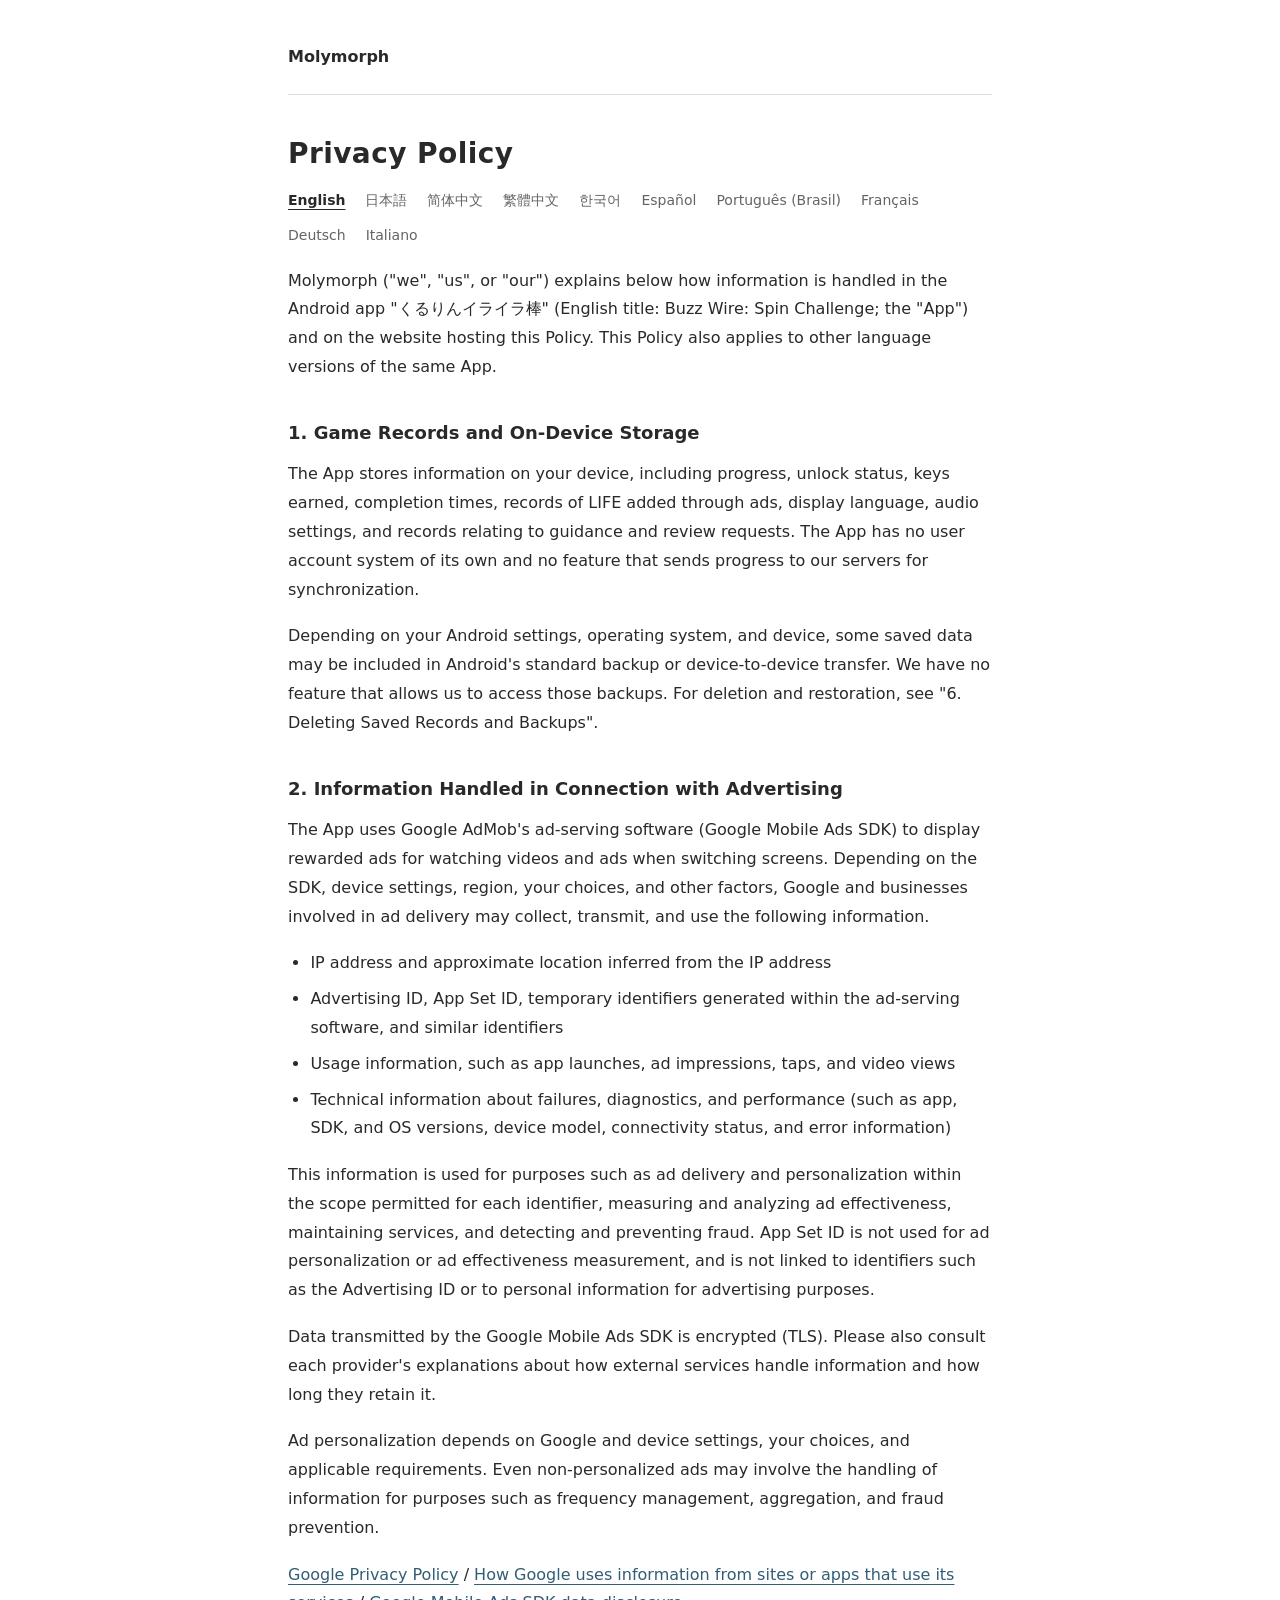
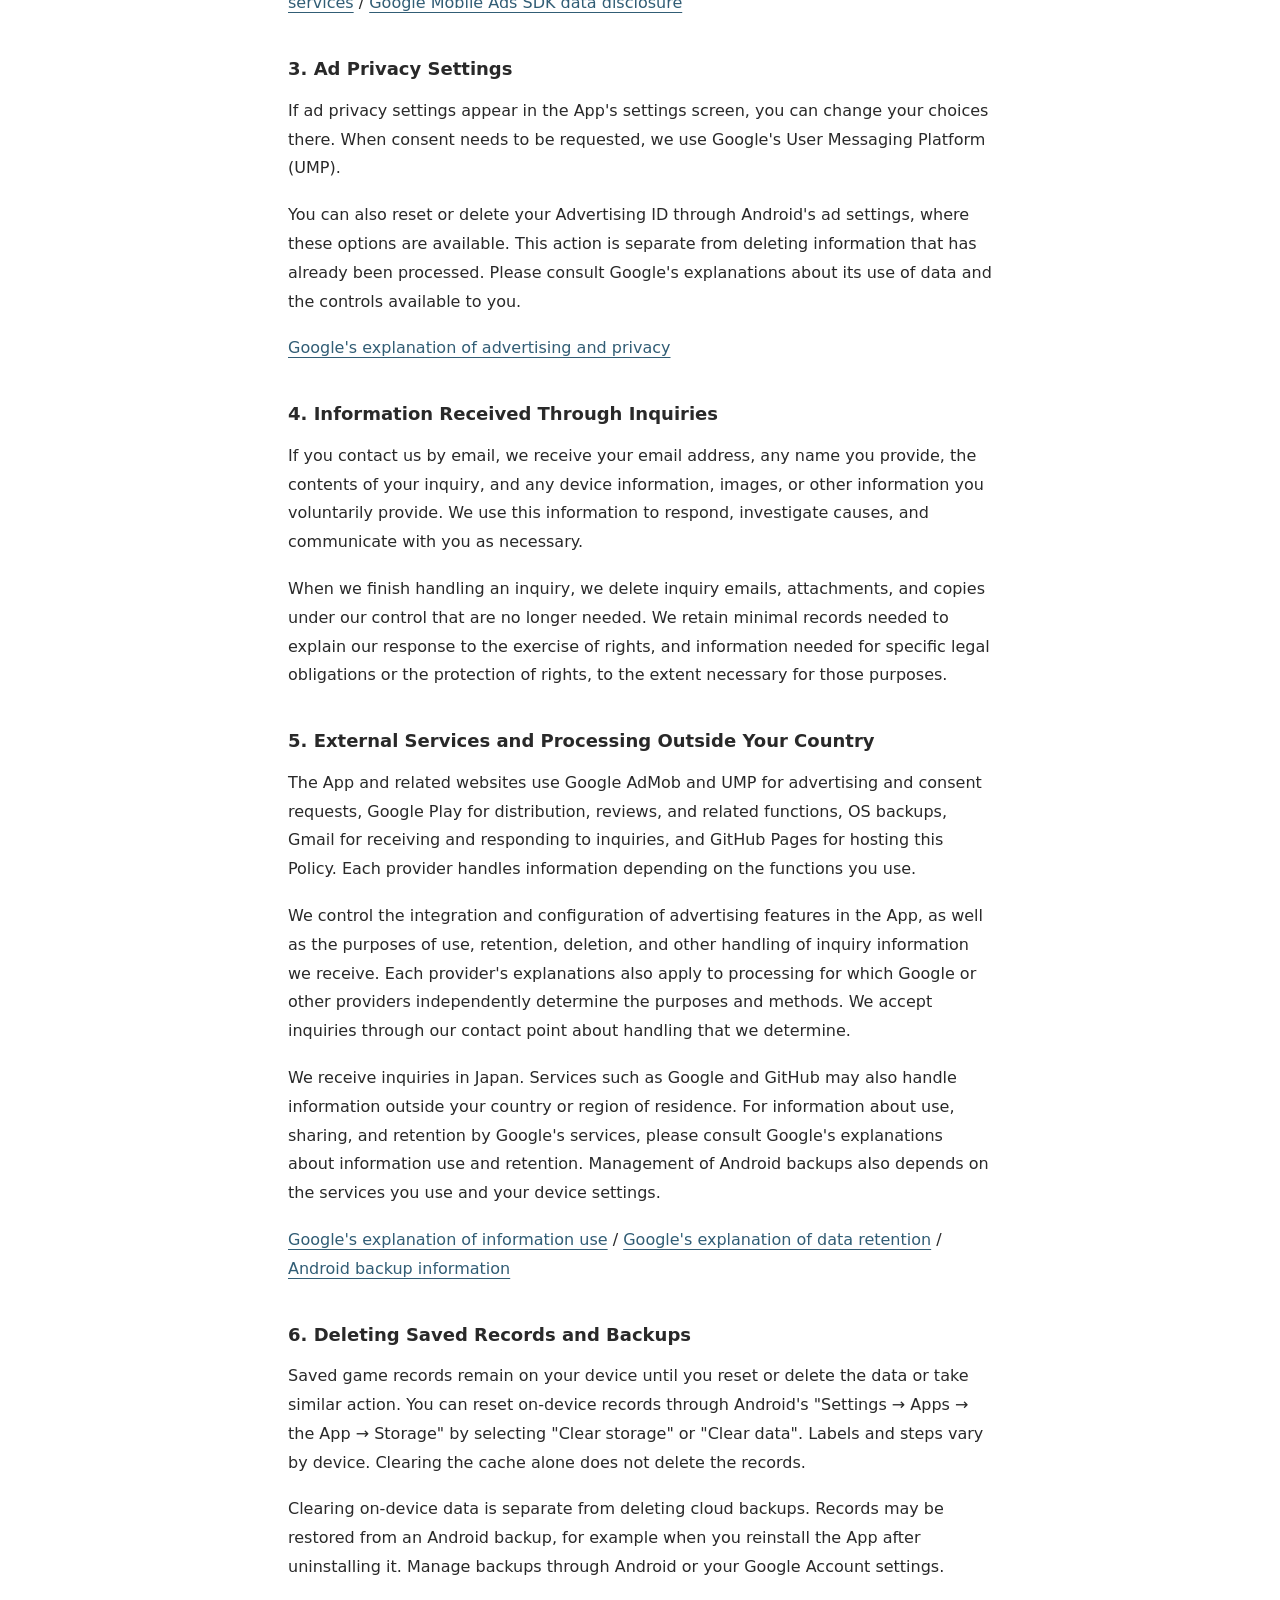
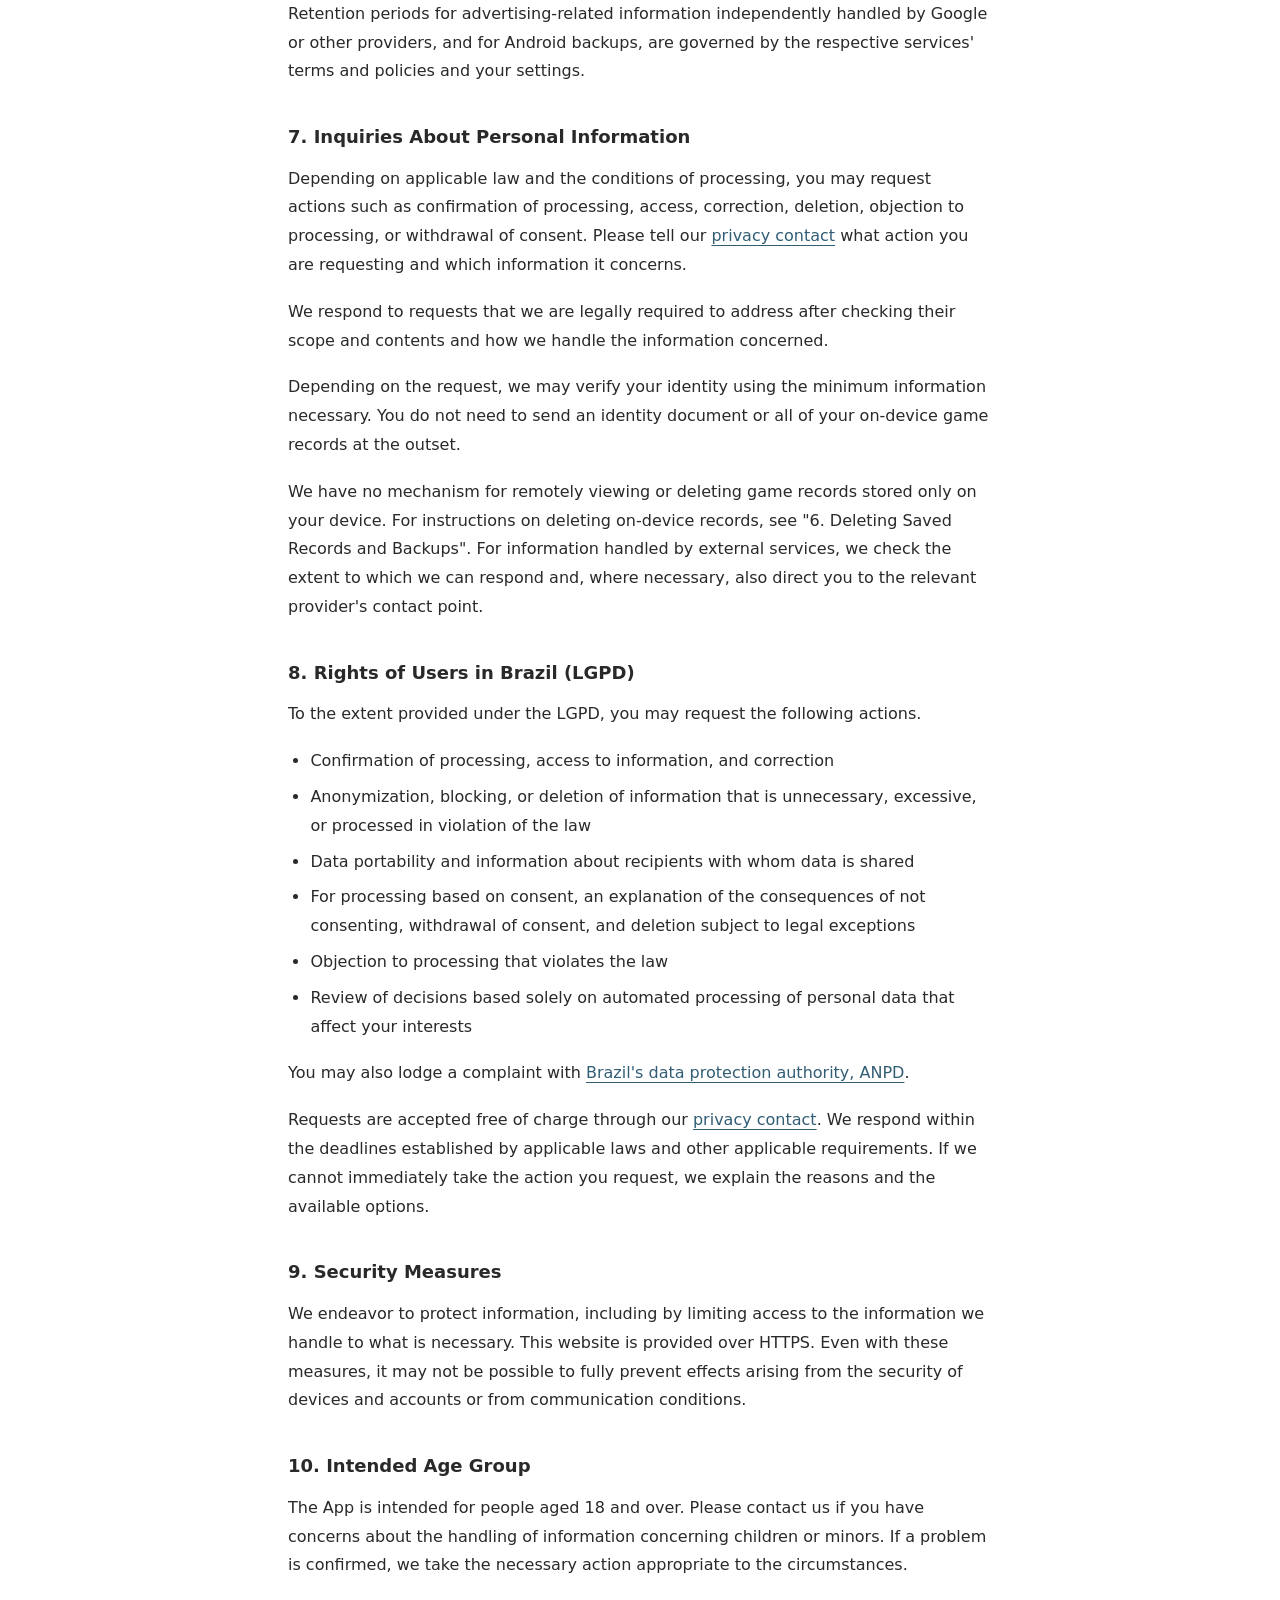
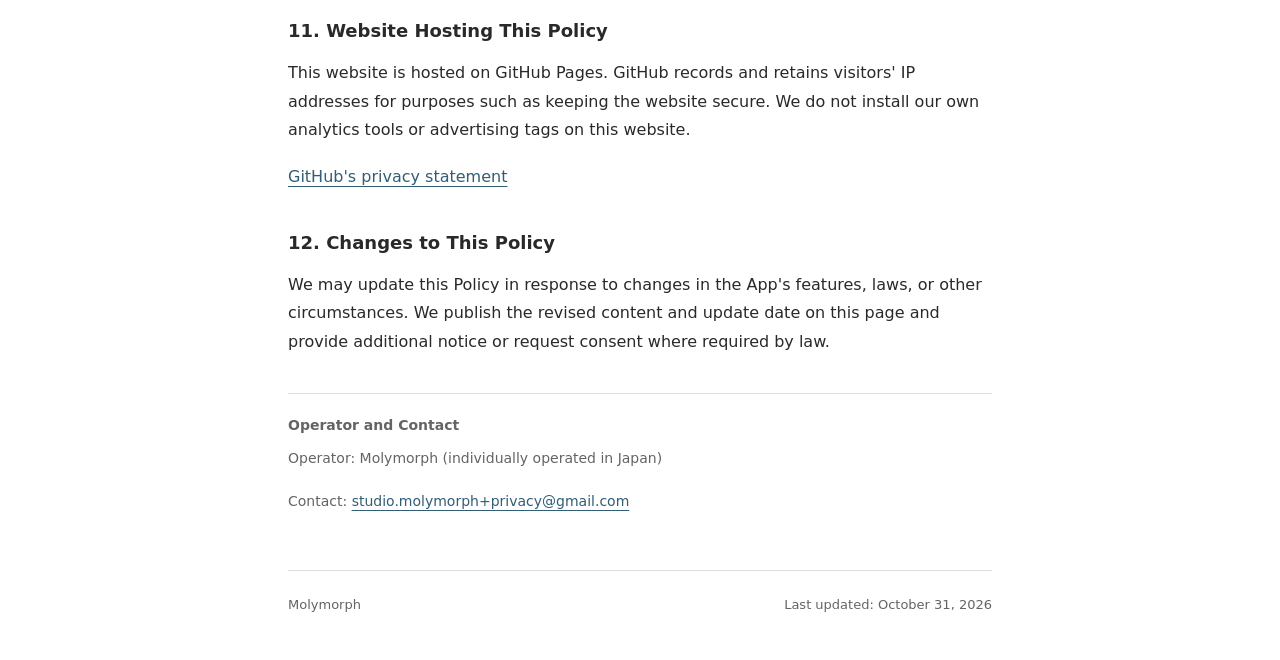
==== commit 344569b4: "Move policy update dates to footer and remove effective dates" ====
--- a/privacy/index.html
+++ b/privacy/index.html
@@ -18,7 +18,7 @@
 document.documentElement.dataset.policyCurrent = language;
 document.title = `${copy[language].title} — Molymorph`;
 })();</script>
-<link rel="stylesheet" href="/privacy/document.css?v=20261031-r04">
+<link rel="stylesheet" href="/privacy/document.css?v=20261031-r05">
 </head>
 <body>
 <header class="site-header"><span class="brand">Molymorph</span></header>
@@ -27,7 +27,6 @@
 <nav class="languages" aria-label="Language"><a href="#en" lang="en" data-language="en" aria-current="true">English</a><a href="#ja" lang="ja" data-language="ja">日本語</a><a href="#zh-CN" lang="zh-CN" data-language="zh-CN">简体中文</a><a href="#zh-TW" lang="zh-TW" data-language="zh-TW">繁體中文</a><a href="#ko-KR" lang="ko-KR" data-language="ko-KR">한국어</a><a href="#es-ES" lang="es-ES" data-language="es-ES">Español</a><a href="#pt-BR" lang="pt-BR" data-language="pt-BR">Português (Brasil)</a><a href="#fr-FR" lang="fr-FR" data-language="fr-FR">Français</a><a href="#de-DE" lang="de-DE" data-language="de-DE">Deutsch</a><a href="#it-IT" lang="it-IT" data-language="it-IT">Italiano</a></nav></div>
 <noscript><p>JavaScript is disabled. All language versions are shown below.</p></noscript>
 <section id="en" lang="en" data-policy-language="en" aria-labelledby="policy-title">
-<p class="document-date">Effective date: October 16, 2026 / Last updated: October 31, 2026</p>
 <p>Molymorph (&quot;we&quot;, &quot;us&quot;, or &quot;our&quot;) explains below how information is handled in the Android app &quot;くるりんイライラ棒&quot; (English title: Buzz Wire: Spin Challenge; the &quot;App&quot;) and on the website hosting this Policy. This Policy also applies to other language versions of the same App.</p>
 <h2>1. Game Records and On-Device Storage</h2>
 <p>The App stores information on your device, including progress, unlock status, keys earned, completion times, records of LIFE added through ads, display language, audio settings, and records relating to guidance and review requests. The App has no user account system of its own and no feature that sends progress to our servers for synchronization.</p>
@@ -93,7 +92,6 @@
 </div>
 </section>
 <section id="ja" lang="ja" data-policy-language="ja" aria-labelledby="policy-title">
-<p class="document-date">制定日：2026年10月16日／最終更新日：2026年10月31日</p>
 <p>Molymorph（以下「当方」）は、Androidアプリ「くるりんイライラ棒」（英語名：Buzz Wire: Spin Challenge、以下「本アプリ」）および本ポリシー掲載サイトにおける情報の取扱いを、以下のとおり説明します。同じアプリの他言語版にも適用します。</p>
 <h2>1. ゲームの記録と端末内の保存</h2>
 <p>本アプリは、進行、解放状態、獲得した鍵、クリアタイム、広告によるLIFE追加の記録、表示言語、音声設定、案内やレビュー依頼に関する記録などを端末内に保存します。本アプリ独自のユーザーアカウントや、進行を当方のサーバーへ送信して同期する機能はありません。</p>
@@ -159,7 +157,6 @@
 </div>
 </section>
 <section id="zh-CN" lang="zh-CN" data-policy-language="zh-CN" aria-labelledby="policy-title">
-<p class="document-date">制定日期：2026年10月16日／最后更新日期：2026年10月31日</p>
 <p>Molymorph（以下简称“我们”）就Android应用“电流急急棒：旋转挑战”（日文名：くるりんイライラ棒；英文名：Buzz Wire: Spin Challenge，以下简称“本应用”）及刊载本政策的网站如何处理信息，作以下说明。本政策也适用于同一应用的其他语言版本。</p>
 <h2>1. 游戏记录与设备内存储</h2>
 <p>本应用会在设备内保存游戏进度、解锁状态、获得的钥匙、通关时间、通过广告增加LIFE的记录、显示语言、声音设置、提示和评价邀请的相关记录等。本应用没有独立的用户账号，也没有将游戏进度发送到我们的服务器进行同步的功能。</p>
@@ -225,7 +222,6 @@
 </div>
 </section>
 <section id="zh-TW" lang="zh-TW" data-policy-language="zh-TW" aria-labelledby="policy-title">
-<p class="document-date">制定日期：2026年10月16日／最後更新日期：2026年10月31日</p>
 <p>Molymorph（以下稱「我們」）就Android應用程式「電流急急棒：旋轉挑戰」（日文名稱：くるりんイライラ棒；英文名稱：Buzz Wire: Spin Challenge，以下稱「本應用程式」）及刊載本政策的網站如何處理資訊，作以下說明。本政策也適用於同一應用程式的其他語言版本。</p>
 <h2>1. 遊戲紀錄與裝置內儲存</h2>
 <p>本應用程式會在裝置內儲存遊戲進度、解鎖狀態、獲得的鑰匙、通關時間、透過廣告增加LIFE的紀錄、顯示語言、音效設定、提示與評價邀請的相關紀錄等。本應用程式沒有獨立的使用者帳戶，也沒有將遊戲進度傳送至我們的伺服器進行同步的功能。</p>
@@ -291,7 +287,6 @@
 </div>
 </section>
 <section id="ko-KR" lang="ko-KR" data-policy-language="ko-KR" aria-labelledby="policy-title">
-<p class="document-date">제정일: 2026년 10월 16일／최종 업데이트일: 2026년 10월 31일</p>
 <p>Molymorph(이하 “운영자”)는 Android 앱 “전기미로: 회전 도전”(일본어명: くるりんイライラ棒, 영어명: Buzz Wire: Spin Challenge, 이하 “본 앱”) 및 본 방침이 게시된 사이트에서의 정보 처리에 관하여 다음과 같이 설명합니다. 본 방침은 동일한 앱의 다른 언어 버전에도 적용됩니다.</p>
 <h2>1. 게임 기록과 기기 내 저장</h2>
 <p>본 앱은 진행 상황, 잠금 해제 상태, 획득한 열쇠, 클리어 시간, 광고를 통한 LIFE 추가 기록, 표시 언어, 음향 설정, 안내 및 리뷰 요청 관련 기록 등을 기기에 저장합니다. 본 앱 자체 사용자 계정이나 진행 상황을 운영자의 서버로 전송하여 동기화하는 기능은 없습니다.</p>
@@ -357,7 +352,6 @@
 </div>
 </section>
 <section id="es-ES" lang="es-ES" data-policy-language="es-ES" aria-labelledby="policy-title">
-<p class="document-date">Fecha de entrada en vigor: 16 de octubre de 2026 / Última actualización: 31 de octubre de 2026</p>
 <p>Molymorph (en adelante, «nosotros») explica a continuación cómo se trata la información en la aplicación Android «Pulso Firme: Reto Giratorio» (título en japonés: くるりんイライラ棒; título en inglés: Buzz Wire: Spin Challenge; en adelante, la «Aplicación») y en el sitio web donde se publica esta Política. Esta Política también se aplica a las versiones de la misma Aplicación en otros idiomas.</p>
 <h2>1. Registros del juego y almacenamiento en el dispositivo</h2>
 <p>La Aplicación almacena en el dispositivo información como el progreso, el estado de desbloqueo, las llaves obtenidas, los tiempos de finalización, los registros de LIFE añadida mediante anuncios, el idioma de visualización, los ajustes de audio y los registros relacionados con las indicaciones y las solicitudes de reseñas. La Aplicación no dispone de un sistema propio de cuentas de usuario ni de una función que envíe el progreso a nuestros servidores para sincronizarlo.</p>
@@ -423,7 +417,6 @@
 </div>
 </section>
 <section id="pt-BR" lang="pt-BR" data-policy-language="pt-BR" aria-labelledby="policy-title">
-<p class="document-date">Data de vigência: 16 de outubro de 2026 / Última atualização: 31 de outubro de 2026</p>
 <p>A Molymorph (doravante, &quot;nós&quot;) explica a seguir como as informações são tratadas no aplicativo Android &quot;Teste de Nervos: Giro&quot; (título em japonês: くるりんイライラ棒; título em inglês: Buzz Wire: Spin Challenge; doravante, &quot;Aplicativo&quot;) e no site em que esta Política é publicada. Esta Política também se aplica às versões do mesmo Aplicativo em outros idiomas.</p>
 <h2>1. Registros do jogo e armazenamento no dispositivo</h2>
 <p>O Aplicativo armazena no dispositivo informações como progresso, estado de desbloqueio, chaves obtidas, tempos de conclusão, registros de LIFE adicionada por meio de anúncios, idioma de exibição, configurações de áudio e registros relacionados a orientações e solicitações de avaliação. O Aplicativo não possui um sistema próprio de contas de usuário nem uma função que envie o progresso aos nossos servidores para sincronização.</p>
@@ -489,7 +482,6 @@
 </div>
 </section>
 <section id="fr-FR" lang="fr-FR" data-policy-language="fr-FR" aria-labelledby="policy-title">
-<p class="document-date">Date d’adoption : 16 octobre 2026 / Dernière mise à jour : 31 octobre 2026</p>
 <p>Molymorph (ci-après « nous ») décrit ci-dessous la manière dont les informations sont traitées dans l’application Android « くるりんイライラ棒 » (nom anglais : Buzz Wire: Spin Challenge, ci-après « l’Application ») et sur le site où la présente politique est publiée. Cette politique s’applique également aux autres versions linguistiques de la même application.</p>
 <h2>1. Données de jeu et stockage sur l’appareil</h2>
 <p>L’Application enregistre sur l’appareil des données telles que la progression, les éléments débloqués, les clés obtenues, les temps de réussite, les ajouts de LIFE obtenus par la publicité, la langue d’affichage, les paramètres audio et les informations relatives aux messages d’information et aux demandes d’avis. L’Application ne dispose pas de comptes utilisateurs propres ni de fonction permettant de transmettre votre progression à nos serveurs pour la synchroniser.</p>
@@ -555,7 +547,6 @@
 </div>
 </section>
 <section id="de-DE" lang="de-DE" data-policy-language="de-DE" aria-labelledby="policy-title">
-<p class="document-date">Gültig ab: 16. Oktober 2026 / Zuletzt aktualisiert: 31. Oktober 2026</p>
 <p>Molymorph (im Folgenden „wir“) erläutert in dieser Erklärung den Umgang mit Informationen in der Android-App „Heißer Draht: Dreh-Challenge“ (japanischer Titel: くるりんイライラ棒; englischer Titel: Buzz Wire: Spin Challenge; im Folgenden „App“) und auf der Website, auf der diese Erklärung veröffentlicht wird. Sie gilt auch für die anderen Sprachversionen derselben App.</p>
 <h2>1. Spielstände und lokale Speicherung</h2>
 <p>Die App speichert unter anderem Fortschritt, Freischaltungen, erhaltene Schlüssel, Abschlusszeiten, Aufzeichnungen über zusätzliche LIFE durch Werbung, Sprach- und Audioeinstellungen sowie Aufzeichnungen zu Hinweisen und Bewertungsanfragen auf Ihrem Gerät. Die App bietet weder eigene Nutzerkonten noch eine Funktion, die den Spielfortschritt zur Synchronisierung an einen unserer Server sendet.</p>
@@ -621,7 +612,6 @@
 </div>
 </section>
 <section id="it-IT" lang="it-IT" data-policy-language="it-IT" aria-labelledby="policy-title">
-<p class="document-date">Data di entrata in vigore: 16 ottobre 2026 / Ultimo aggiornamento: 31 ottobre 2026</p>
 <p>Molymorph (di seguito “noi”) illustra nella presente informativa il trattamento delle informazioni nell’app Android “Mano Ferma: Sfida Rotante” (titolo giapponese: くるりんイライラ棒; titolo inglese: Buzz Wire: Spin Challenge; di seguito “App”) e nel sito che ospita questa informativa. L’informativa si applica anche alle altre versioni linguistiche della stessa App.</p>
 <h2>1. Dati di gioco e archiviazione locale</h2>
 <p>L’App salva sul dispositivo informazioni quali progressi, sblocchi, chiavi ottenute, tempi di completamento, registrazioni dei LIFE aggiuntivi ottenuti tramite annunci, impostazioni di lingua e audio e registrazioni relative a suggerimenti e richieste di recensione. L’App non offre account utente propri né una funzione che invii i progressi di gioco a un nostro server per sincronizzarli.</p>
@@ -687,7 +677,7 @@
 </div>
 </section>
 </main>
-<footer class="site-footer"><span>Molymorph</span></footer>
-<script src="/privacy/document.js?v=20261031-r04"></script>
+<footer class="site-footer"><span>Molymorph</span><span class="document-date" lang="en" data-policy-date="en">Last updated: October 31, 2026</span><span class="document-date" lang="ja" data-policy-date="ja">最終更新日：2026年10月31日</span><span class="document-date" lang="zh-CN" data-policy-date="zh-CN">最后更新日期：2026年10月31日</span><span class="document-date" lang="zh-TW" data-policy-date="zh-TW">最後更新日期：2026年10月31日</span><span class="document-date" lang="ko-KR" data-policy-date="ko-KR">최종 업데이트: 2026년 10월 31일</span><span class="document-date" lang="es-ES" data-policy-date="es-ES">Última actualización: 31 de octubre de 2026</span><span class="document-date" lang="pt-BR" data-policy-date="pt-BR">Última atualização: 31 de outubro de 2026</span><span class="document-date" lang="fr-FR" data-policy-date="fr-FR">Dernière mise à jour : 31 octobre 2026</span><span class="document-date" lang="de-DE" data-policy-date="de-DE">Zuletzt aktualisiert: 31. Oktober 2026</span><span class="document-date" lang="it-IT" data-policy-date="it-IT">Ultimo aggiornamento: 31 ottobre 2026</span></footer>
+<script src="/privacy/document.js?v=20261031-r05"></script>
 </body>
 </html>
--- a/privacy/document.css
+++ b/privacy/document.css
@@ -54,7 +54,7 @@
 section { scroll-margin-top: 220px; }
 section:lang(en) { line-height: 1.8; }
 p { margin: 0 0 18px; }
-.document-date { color: var(--muted); font-size: 14px; margin: 0 0 28px; }
+.document-date { color: var(--muted); font-size: 13px; margin: 0; }
 h2 { margin: 36px 0 12px; font-size: 18px; line-height: 1.7; font-weight: 650; }
 ul { margin: 0 0 18px; padding-left: 1.4em; }
 li { margin: 7px 0; }
@@ -73,6 +73,8 @@
 .site-footer {
   display: flex;
   flex-wrap: wrap;
+  justify-content: space-between;
+  align-items: baseline;
   gap: 12px 24px;
   margin-top: 56px;
   padding: 22px 0 42px;
@@ -89,33 +91,43 @@
   .document-heading { gap: 14px; margin-bottom: 20px; }
   h1 { flex-basis: 100%; font-size: 24px; }
   .languages { font-size: 14px; }
-  .document-date { margin-bottom: 24px; font-size: 13px; }
   h2 { font-size: 17px; margin-top: 32px; }
   .site-footer { margin-top: 42px; padding-bottom: 28px; }
 }
 
 /* Policy language first paint */
-[data-policy-title] { display: none; }
-[data-policy-title="en"] { display: inline; }
+[data-policy-title], [data-policy-date] { display: none; }
+[data-policy-title="en"], [data-policy-date="en"] { display: inline; }
 html[data-policy-current] section[data-policy-language],
-html[data-policy-current] [data-policy-title] { display: none; }
+html[data-policy-current] [data-policy-title],
+html[data-policy-current] [data-policy-date] { display: none; }
 html[data-policy-current="en"] section[data-policy-language="en"] { display: block; }
-html[data-policy-current="en"] [data-policy-title="en"] { display: inline; }
+html[data-policy-current="en"] [data-policy-title="en"],
+html[data-policy-current="en"] [data-policy-date="en"] { display: inline; }
 html[data-policy-current="ja"] section[data-policy-language="ja"] { display: block; }
-html[data-policy-current="ja"] [data-policy-title="ja"] { display: inline; }
+html[data-policy-current="ja"] [data-policy-title="ja"],
+html[data-policy-current="ja"] [data-policy-date="ja"] { display: inline; }
 html[data-policy-current="zh-CN"] section[data-policy-language="zh-CN"] { display: block; }
-html[data-policy-current="zh-CN"] [data-policy-title="zh-CN"] { display: inline; }
+html[data-policy-current="zh-CN"] [data-policy-title="zh-CN"],
+html[data-policy-current="zh-CN"] [data-policy-date="zh-CN"] { display: inline; }
 html[data-policy-current="zh-TW"] section[data-policy-language="zh-TW"] { display: block; }
-html[data-policy-current="zh-TW"] [data-policy-title="zh-TW"] { display: inline; }
+html[data-policy-current="zh-TW"] [data-policy-title="zh-TW"],
+html[data-policy-current="zh-TW"] [data-policy-date="zh-TW"] { display: inline; }
 html[data-policy-current="ko-KR"] section[data-policy-language="ko-KR"] { display: block; }
-html[data-policy-current="ko-KR"] [data-policy-title="ko-KR"] { display: inline; }
+html[data-policy-current="ko-KR"] [data-policy-title="ko-KR"],
+html[data-policy-current="ko-KR"] [data-policy-date="ko-KR"] { display: inline; }
 html[data-policy-current="es-ES"] section[data-policy-language="es-ES"] { display: block; }
-html[data-policy-current="es-ES"] [data-policy-title="es-ES"] { display: inline; }
+html[data-policy-current="es-ES"] [data-policy-title="es-ES"],
+html[data-policy-current="es-ES"] [data-policy-date="es-ES"] { display: inline; }
 html[data-policy-current="pt-BR"] section[data-policy-language="pt-BR"] { display: block; }
-html[data-policy-current="pt-BR"] [data-policy-title="pt-BR"] { display: inline; }
+html[data-policy-current="pt-BR"] [data-policy-title="pt-BR"],
+html[data-policy-current="pt-BR"] [data-policy-date="pt-BR"] { display: inline; }
 html[data-policy-current="fr-FR"] section[data-policy-language="fr-FR"] { display: block; }
-html[data-policy-current="fr-FR"] [data-policy-title="fr-FR"] { display: inline; }
+html[data-policy-current="fr-FR"] [data-policy-title="fr-FR"],
+html[data-policy-current="fr-FR"] [data-policy-date="fr-FR"] { display: inline; }
 html[data-policy-current="de-DE"] section[data-policy-language="de-DE"] { display: block; }
-html[data-policy-current="de-DE"] [data-policy-title="de-DE"] { display: inline; }
+html[data-policy-current="de-DE"] [data-policy-title="de-DE"],
+html[data-policy-current="de-DE"] [data-policy-date="de-DE"] { display: inline; }
 html[data-policy-current="it-IT"] section[data-policy-language="it-IT"] { display: block; }
-html[data-policy-current="it-IT"] [data-policy-title="it-IT"] { display: inline; }
+html[data-policy-current="it-IT"] [data-policy-title="it-IT"],
+html[data-policy-current="it-IT"] [data-policy-date="it-IT"] { display: inline; }
